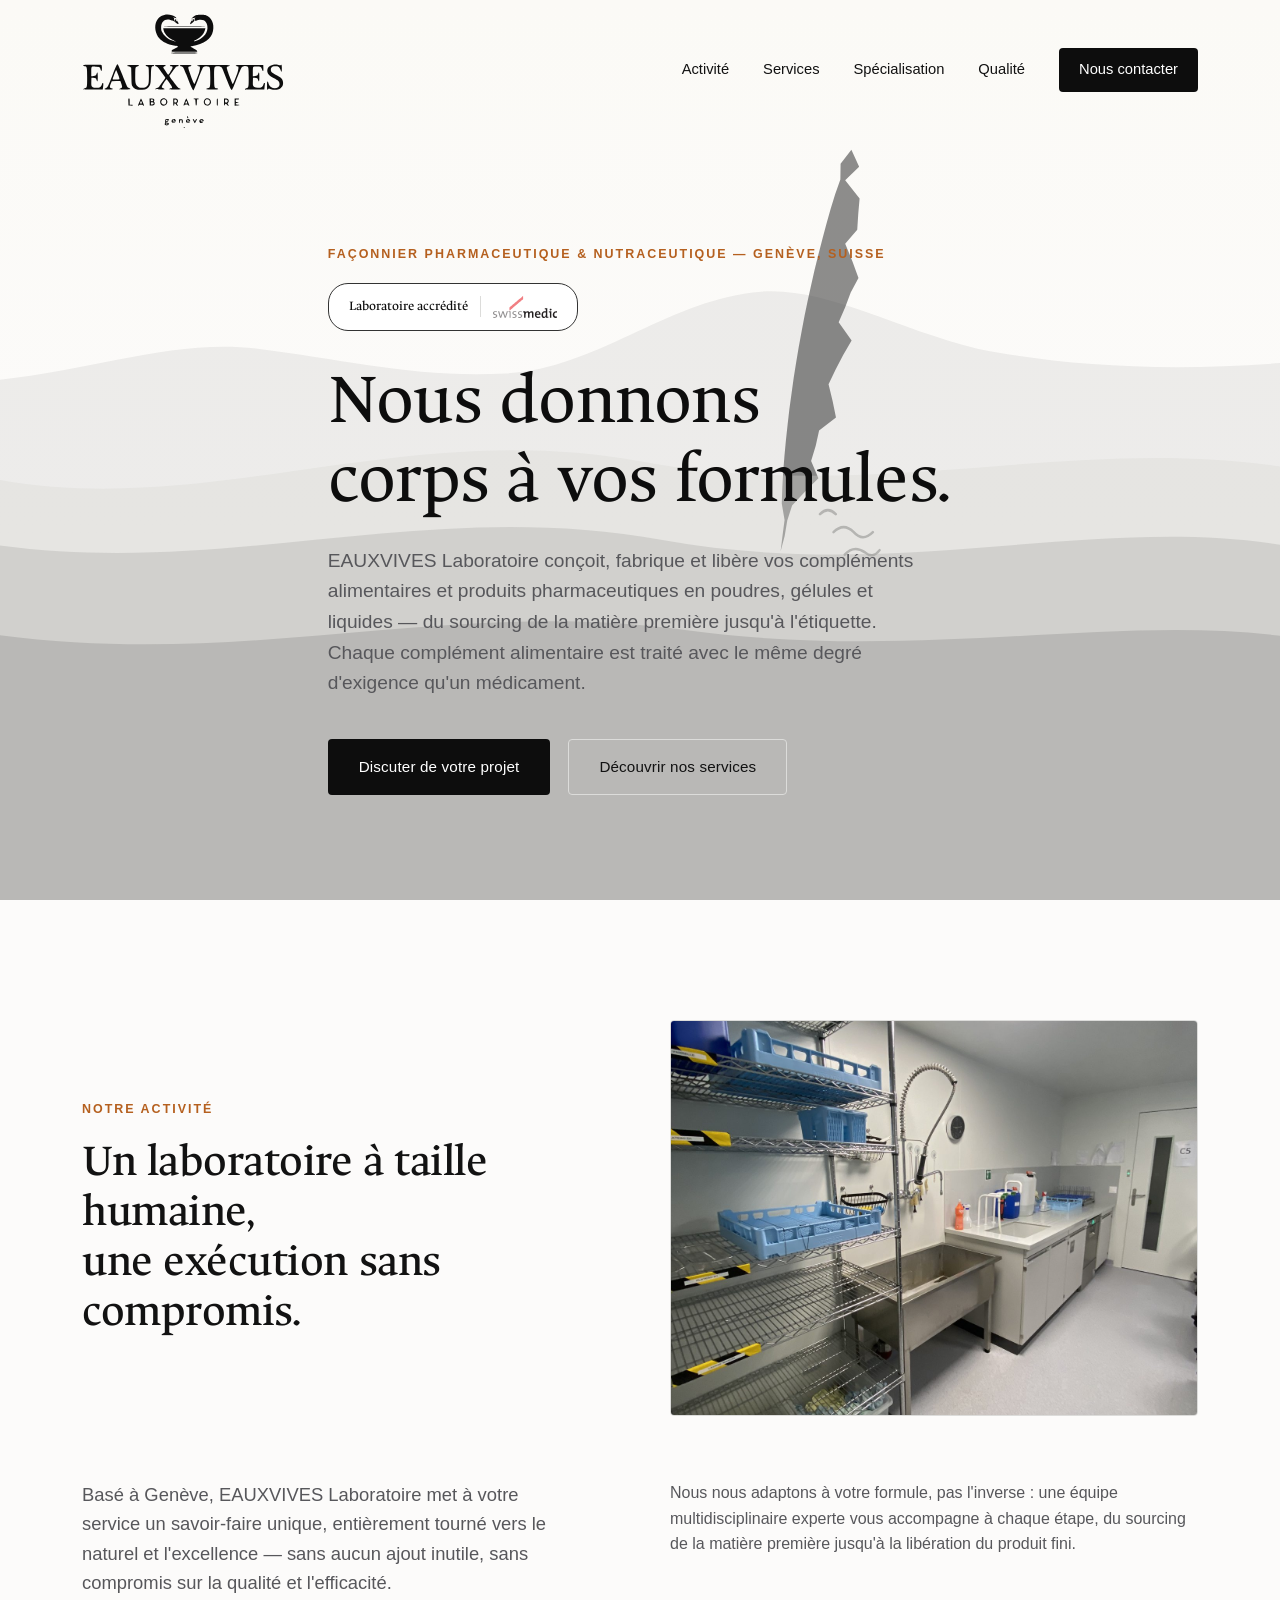
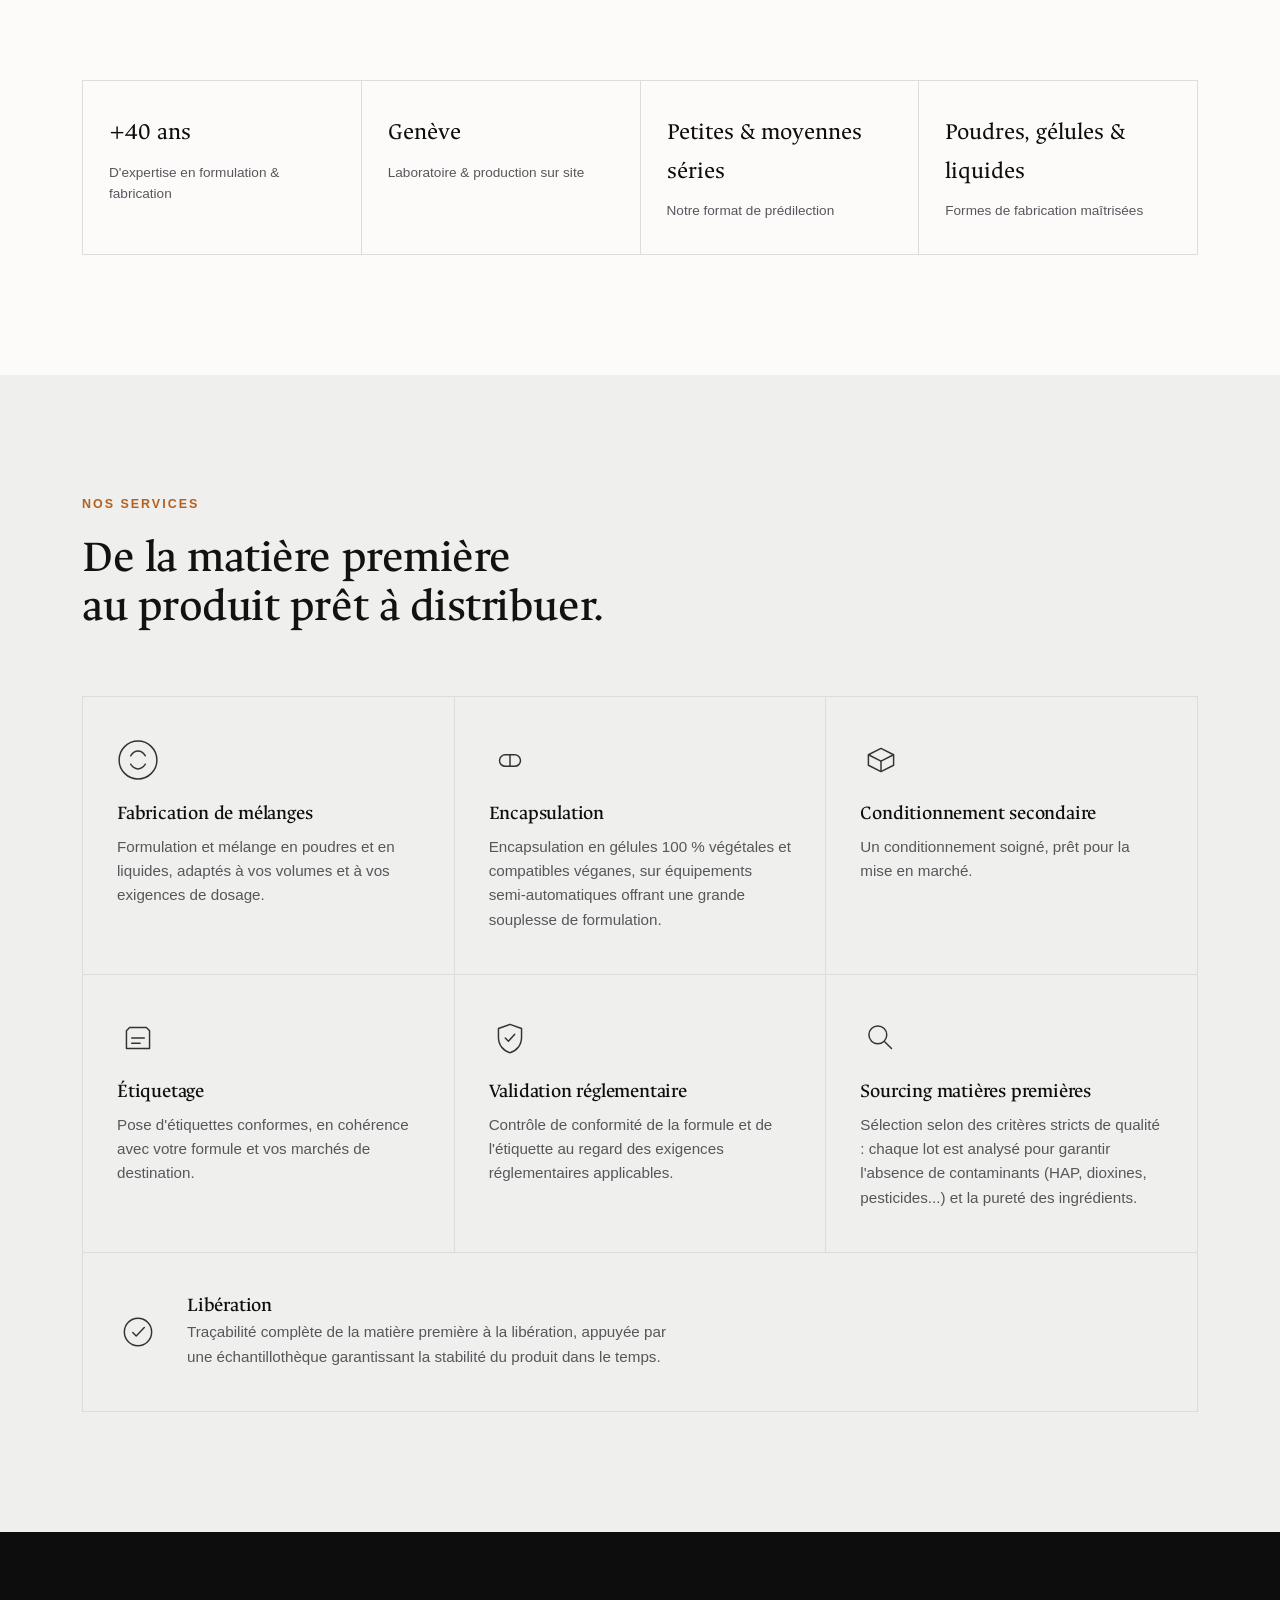
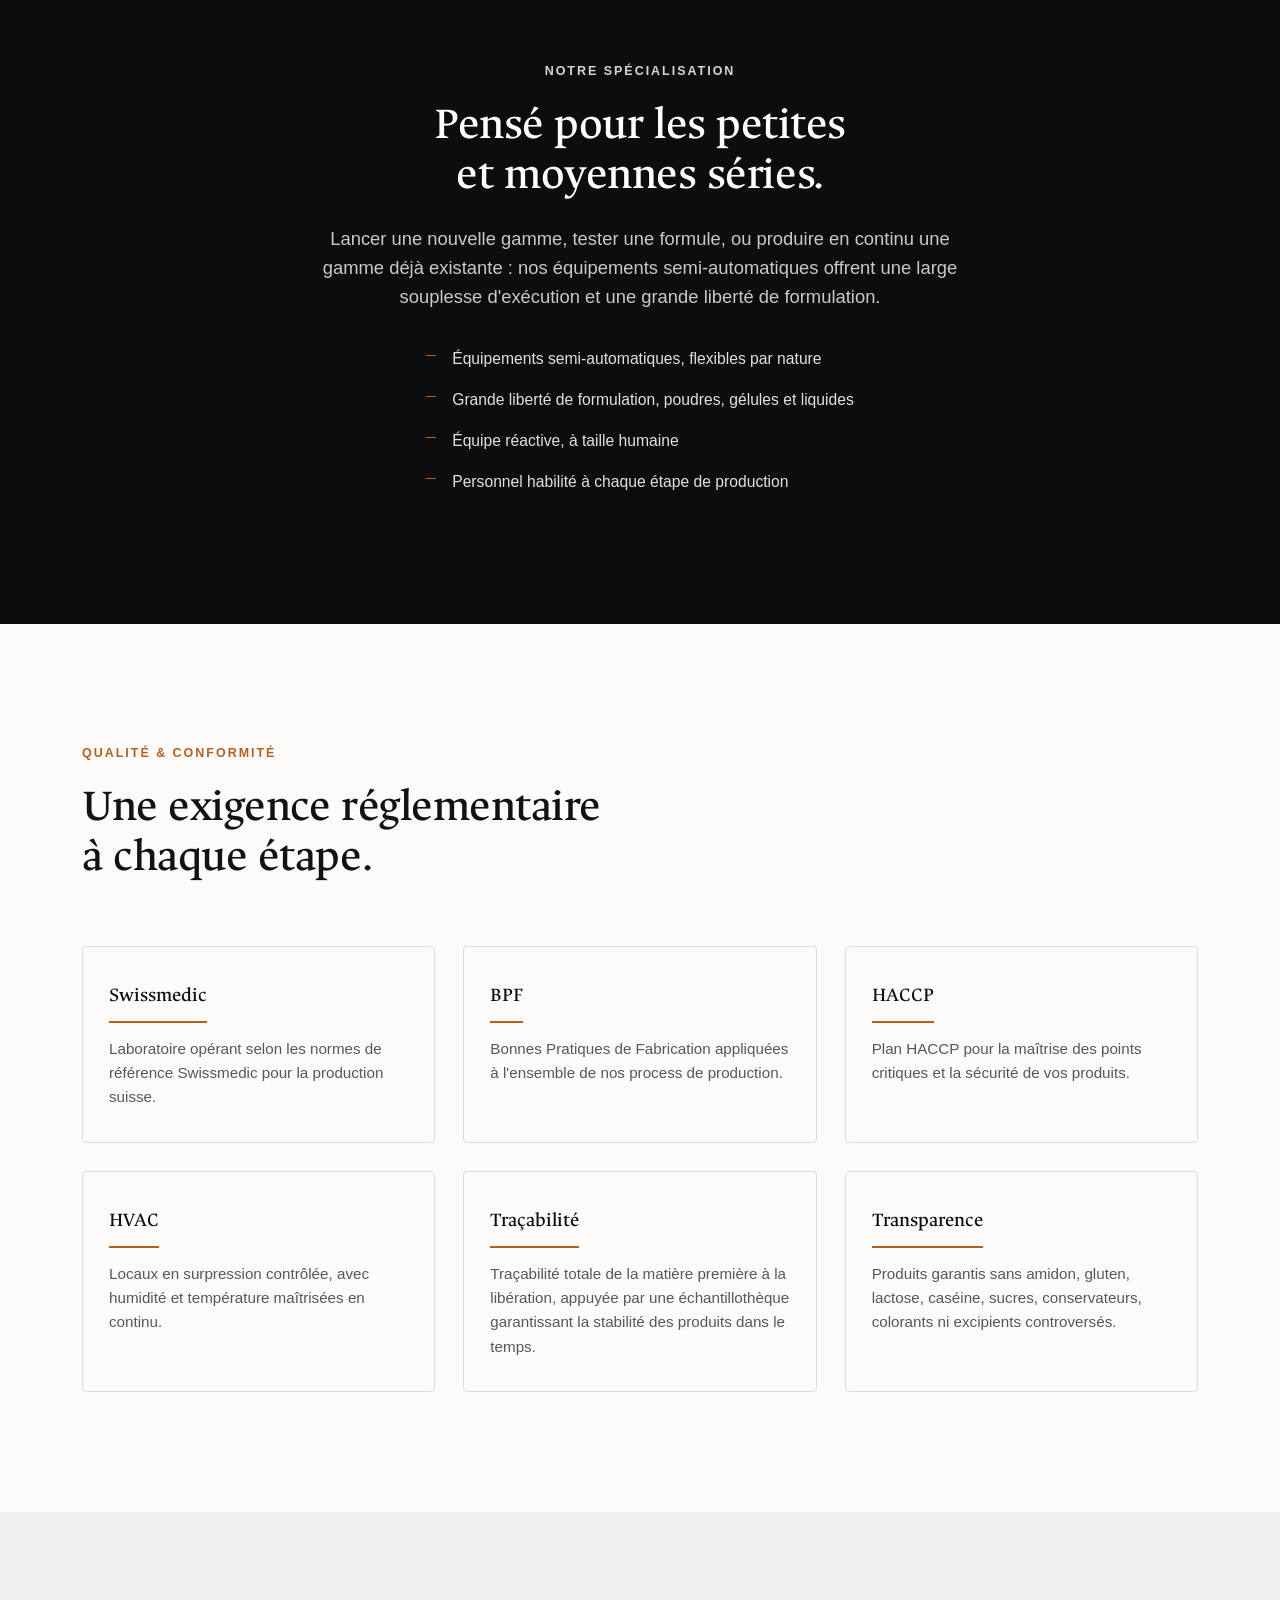
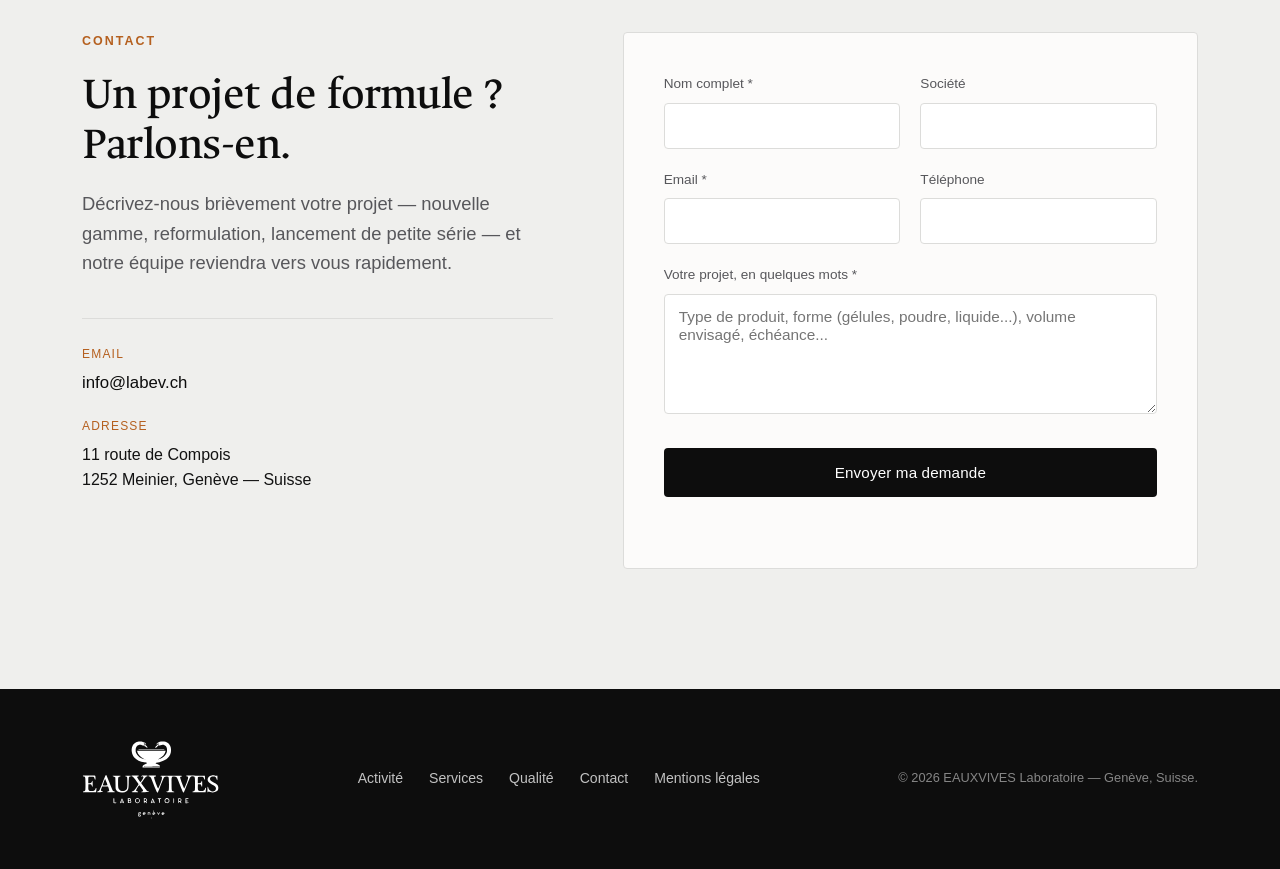
==== index.html @ dc36aa16 "Titres en Ancizar Serif + palette noir & blanc avec accent terracotta - Remplace Ancizar Sans par An" ====
<!DOCTYPE html>
<html lang="fr">
<head>
<meta charset="UTF-8">
<meta name="viewport" content="width=device-width, initial-scale=1.0">
<title>EAUXVIVES — Laboratoire pharmaceutique &amp; compléments alimentaires, Genève</title>
<meta name="description" content="EAUXVIVES Laboratoire, façonnier certifié Swissmedic basé à Genève : fabrication, encapsulation, conditionnement, étiquetage et libération de compléments alimentaires et produits pharmaceutiques d'une pureté irréprochable, spécialisé dans les petites et moyennes séries.">
<link rel="icon" href="data:image/svg+xml,%3Csvg%20xmlns%3D%27http%3A//www.w3.org/2000/svg%27%20viewBox%3D%270%200%2032%2032%27%3E%3Crect%20width%3D%2732%27%20height%3D%2732%27%20rx%3D%276%27%20fill%3D%27%230f2b26%27/%3E%3Cg%20transform%3D%27translate%28-22.41%206.38%29%20scale%280.1287%29%27%3E%3Cg%20transform%3D%27translate%280%2C344%29%20scale%280.1%2C-0.1%29%27%20fill%3D%27%23a9cdbe%27%20stroke%3D%27none%27%3E%3Cpath%20d%3D%27M2400%203327%20c-104%20-23%20-178%20-81%20-225%20-175%20-76%20-151%20-39%20-376%2084%20-514%2086%20-97%20242%20-172%20421%20-203%2052%20-9%20101%20-19%20109%20-21%2024%20-8%20-17%20-42%20-78%20-65%20-63%20-23%20-101%20-54%20-101%20-81%200%20-17%2019%20-18%20375%20-18%20206%200%20375%202%20375%205%200%202%20-6%2016%20-12%2031%20-9%2020%20-35%2037%20-94%2064%20-45%2021%20-84%2043%20-88%2048%20-4%207%209%2014%2031%2017%20372%2063%20570%20204%20622%20443%2046%20215%20-46%20405%20-224%20463%20-49%2016%20-196%2016%20-251%201%20-55%20-16%20-128%20-66%20-143%20-98%20-6%20-15%20-10%20-29%20-7%20-31%202%20-2%207%204%2010%2015%204%2011%2019%2022%2034%2026%2015%203%2038%208%2052%2012%2023%205%2024%204%207%20-9%20-14%20-12%20-17%20-23%20-12%20-51%207%20-33%209%20-35%2039%20-29%2017%203%2037%2010%2043%2016%207%205%2041%2011%2075%2014%20142%2010%20228%20-92%20215%20-257%20-6%20-87%20-38%20-152%20-112%20-226%20-64%20-65%20-125%20-102%20-214%20-128%20-90%20-27%20-91%20-18%20-2%2025%20136%2066%20233%20178%20260%20299%20l9%2040%20-615%200%20-615%200%207%20-37%20c21%20-114%20121%20-230%20258%20-299%2051%20-25%2093%20-47%2096%20-49%2013%20-13%20-152%2041%20-193%2063%20-80%2043%20-161%20125%20-197%20199%20-27%2054%20-32%2075%20-32%20137%200%20178%20116%20273%20272%20222%2027%20-9%2055%20-16%2061%20-16%207%200%2046%20-25%2088%20-55%2088%20-63%20109%20-60%2067%2011%20-19%2033%20-30%2043%20-35%2033%20-6%20-9%20-10%20-6%20-15%2013%20-4%2015%20-4%2032%200%2037%2011%2019%20-8%2012%20-32%20-11%20l-23%20-22%2027%20-29%20c27%20-29%2015%20-29%20-19%201%20-14%2011%20-16%2024%20-12%2053%205%2030%203%2040%20-10%2045%20-9%203%20-16%2010%20-16%2015%200%204%2016%201%2035%20-7%2062%20-25%2074%20-17%2031%2022%20-67%2058%20-215%2086%20-326%2061z%27/%3E%3Cpath%20d%3D%27M3230%203191%20c0%20-11%20-3%20-27%20-7%20-37%20-6%20-17%20-7%20-16%20-13%201%20-5%2015%20-11%209%20-34%20-29%20-33%20-56%20-29%20-90%207%20-60%2054%2046%2097%2090%2097%2099%200%206%20-12%2018%20-25%2028%20-24%2017%20-25%2017%20-25%20-2z%27/%3E%3Cpath%20d%3D%27M2770%203180%20c0%20-7%203%20-10%207%20-7%203%204%203%2010%200%2014%20-4%203%20-7%200%20-7%20-7z%27/%3E%3Cpath%20d%3D%27M2370%202980%20c0%20-7%20212%20-10%20615%20-10%20403%200%20615%203%20615%2010%200%207%20-212%2010%20-615%2010%20-403%200%20-615%20-3%20-615%20-10z%27/%3E%3Cpath%20d%3D%27M2606%202223%20c-3%20-4%20-6%20-10%20-6%20-15%200%20-4%20171%20-8%20380%20-8%20334%200%20380%202%20380%2015%200%2014%20-46%2015%20-374%2015%20-205%20-1%20-376%20-4%20-380%20-7z%27/%3E%3C/g%3E%3C/g%3E%3C/svg%3E">
<link rel="preconnect" href="https://api.fontshare.com">
<link rel="preconnect" href="https://fonts.googleapis.com">
<link rel="preconnect" href="https://fonts.gstatic.com" crossorigin>
<link href="https://api.fontshare.com/v2/css?f[]=satoshi@300,301,400,401,500,501,700,701,variable&display=swap" rel="stylesheet">
<link href="https://fonts.googleapis.com/css2?family=Ancizar+Serif:wght@400;500;600;700&display=swap" rel="stylesheet">
<link rel="stylesheet" href="css/style.css">
</head>
<body>

<a class="skip-link" href="#main">Aller au contenu</a>

<header class="site-header" id="site-header">
  <div class="wrap header-inner">
    <a class="logo" href="#top">
      <svg class="logo-full" viewBox="0 0 590 344" xmlns="http://www.w3.org/2000/svg" role="img" aria-label="EAUXVIVES Laboratoire Genève">
<g transform="translate(0.000000,344.000000) scale(0.100000,-0.100000)" fill="currentColor" stroke="none"> <path d="M2400 3327 c-104 -23 -178 -81 -225 -175 -76 -151 -39 -376 84 -514 86 -97 242 -172 421 -203 52 -9 101 -19 109 -21 24 -8 -17 -42 -78 -65 -63 -23 -101 -54 -101 -81 0 -17 19 -18 375 -18 206 0 375 2 375 5 0 2 -6 16 -12 31 -9 20 -35 37 -94 64 -45 21 -84 43 -88 48 -4 7 9 14 31 17 372 63 570 204 622 443 46 215 -46 405 -224 463 -49 16 -196 16 -251 1 -55 -16 -128 -66 -143 -98 -6 -15 -10 -29 -7 -31 2 -2 7 4 10 15 4 11 19 22 34 26 15 3 38 8 52 12 23 5 24 4 7 -9 -14 -12 -17 -23 -12 -51 7 -33 9 -35 39 -29 17 3 37 10 43 16 7 5 41 11 75 14 142 10 228 -92 215 -257 -6 -87 -38 -152 -112 -226 -64 -65 -125 -102 -214 -128 -90 -27 -91 -18 -2 25 136 66 233 178 260 299 l9 40 -615 0 -615 0 7 -37 c21 -114 121 -230 258 -299 51 -25 93 -47 96 -49 13 -13 -152 41 -193 63 -80 43 -161 125 -197 199 -27 54 -32 75 -32 137 0 178 116 273 272 222 27 -9 55 -16 61 -16 7 0 46 -25 88 -55 88 -63 109 -60 67 11 -19 33 -30 43 -35 33 -6 -9 -10 -6 -15 13 -4 15 -4 32 0 37 11 19 -8 12 -32 -11 l-23 -22 27 -29 c27 -29 15 -29 -19 1 -14 11 -16 24 -12 53 5 30 3 40 -10 45 -9 3 -16 10 -16 15 0 4 16 1 35 -7 62 -25 74 -17 31 22 -67 58 -215 86 -326 61z"/> <path d="M3230 3191 c0 -11 -3 -27 -7 -37 -6 -17 -7 -16 -13 1 -5 15 -11 9 -34 -29 -33 -56 -29 -90 7 -60 54 46 97 90 97 99 0 6 -12 18 -25 28 -24 17 -25 17 -25 -2z"/> <path d="M2770 3180 c0 -7 3 -10 7 -7 3 4 3 10 0 14 -4 3 -7 0 -7 -7z"/> <path d="M2370 2980 c0 -7 212 -10 615 -10 403 0 615 3 615 10 0 7 -212 10 -615 10 -403 0 -615 -3 -615 -10z"/> <path d="M2606 2223 c-3 -4 -6 -10 -6 -15 0 -4 171 -8 380 -8 334 0 380 2 380 15 0 14 -46 15 -374 15 -205 -1 -376 -4 -380 -7z"/> <path d="M896 1588 c-145 -368 -153 -384 -206 -398 -22 -6 -40 -17 -40 -25 0 -11 25 -13 128 -12 135 2 155 11 80 37 -55 20 -57 36 -20 131 l30 74 125 3 125 3 22 -58 c12 -32 25 -77 27 -100 5 -42 5 -42 -36 -53 -23 -6 -41 -17 -41 -25 0 -11 29 -14 160 -13 120 0 160 3 160 13 0 6 -18 19 -39 27 -26 10 -45 27 -57 49 -10 19 -72 171 -139 339 -96 238 -126 306 -141 308 -16 2 -37 -43 -138 -300z m159 -7 c36 -97 43 -126 33 -133 -17 -11 -187 -8 -194 3 -3 5 13 55 35 112 22 56 45 115 51 131 6 18 14 26 20 20 5 -5 29 -65 55 -133z"/> <path d="M5575 1873 c-128 -29 -187 -101 -170 -211 10 -66 59 -114 179 -174 142 -71 176 -107 176 -187 0 -107 -148 -154 -252 -80 -35 25 -66 76 -76 125 -5 24 -14 39 -22 39 -12 0 -15 -21 -15 -115 -1 -63 1 -119 3 -123 2 -5 14 1 27 13 l22 21 61 -20 c101 -34 209 -23 281 30 53 38 74 81 74 149 0 109 -51 166 -218 245 -113 54 -140 81 -140 141 0 34 6 49 28 71 24 24 36 28 100 31 67 4 76 2 105 -23 20 -17 37 -45 49 -81 27 -86 41 -70 39 46 -1 96 -7 115 -32 90 -6 -6 -29 -4 -64 5 -53 14 -114 17 -155 8z"/> <path d="M37 1863 c-10 -10 13 -33 33 -33 74 0 80 -25 80 -327 0 -291 -1 -294 -70 -313 -24 -6 -40 -17 -40 -26 0 -12 39 -14 282 -12 l283 3 6 40 c4 22 9 62 10 90 3 40 0 51 -14 53 -11 2 -18 -6 -23 -25 -20 -84 -64 -113 -171 -113 -50 0 -77 5 -100 20 -39 23 -45 50 -41 180 l3 95 45 -2 c79 -4 89 -9 102 -58 7 -25 18 -45 25 -45 10 0 13 31 13 131 0 140 -11 162 -38 81 -11 -35 -19 -43 -50 -52 -20 -5 -52 -10 -69 -10 l-33 0 0 129 c0 101 3 131 15 141 10 8 46 11 115 8 115 -3 122 -8 142 -85 6 -25 16 -43 24 -43 22 0 20 166 -2 174 -21 8 -519 8 -527 -1z"/> <path d="M1323 1858 c-8 -14 8 -28 32 -28 13 0 36 -11 52 -24 l27 -24 6 -243 c5 -222 7 -248 26 -284 43 -82 147 -123 290 -112 122 9 184 48 225 141 20 46 23 72 28 276 7 249 11 267 64 272 20 2 32 8 32 18 0 12 -21 15 -125 15 -104 0 -125 -3 -125 -15 0 -9 13 -17 35 -20 56 -8 60 -27 60 -268 0 -222 -6 -259 -48 -305 -32 -36 -88 -57 -152 -57 -70 0 -105 15 -148 64 -45 52 -54 111 -50 334 3 190 4 194 27 213 13 10 36 19 52 19 21 0 29 5 29 18 0 15 -15 17 -166 17 -91 0 -168 -3 -171 -7z"/> <path d="M2130 1848 c0 -12 8 -18 21 -18 36 0 56 -18 114 -101 32 -45 82 -113 111 -152 30 -38 54 -74 54 -81 0 -6 -37 -63 -83 -127 -45 -63 -89 -125 -97 -137 -8 -12 -37 -30 -64 -40 -26 -9 -49 -21 -50 -27 0 -6 52 -11 137 -12 112 -2 137 1 137 12 0 8 -17 19 -39 25 -21 5 -42 18 -45 26 -10 26 118 234 143 234 4 0 37 -42 73 -92 103 -147 107 -160 44 -172 -21 -4 -36 -13 -36 -21 0 -11 30 -14 158 -13 86 0 161 2 165 5 14 8 -14 33 -38 33 -29 0 -39 11 -179 199 -71 94 -113 158 -108 165 5 6 50 68 100 137 93 128 104 139 148 139 16 0 24 6 24 18 0 16 -11 18 -127 18 -92 -1 -127 -4 -130 -13 -5 -13 2 -17 50 -27 49 -11 35 -64 -50 -184 -24 -34 -48 -60 -54 -57 -16 11 -139 193 -139 207 0 21 21 38 47 38 15 0 23 6 23 18 0 17 -12 18 -155 18 -141 -1 -155 -2 -155 -18z"/> <path d="M2852 1851 c2 -9 20 -19 40 -24 20 -5 46 -19 57 -31 12 -13 52 -104 90 -202 112 -293 185 -458 202 -462 19 -4 17 -9 155 348 63 162 124 305 136 317 38 40 101 47 170 18 31 -12 38 -74 38 -322 0 -261 -5 -290 -49 -299 -43 -9 -72 -24 -67 -33 4 -5 83 -9 176 -9 140 0 170 2 170 14 0 8 -15 16 -40 20 -74 12 -75 13 -78 304 -4 309 -1 322 73 338 55 12 109 0 142 -30 12 -12 35 -53 49 -92 53 -138 163 -412 197 -491 24 -58 39 -80 52 -80 14 0 42 63 139 312 67 171 131 325 144 342 22 30 85 56 113 47 8 -2 26 -7 41 -10 53 -12 58 -39 58 -323 0 -291 -1 -294 -70 -313 -24 -6 -40 -17 -40 -26 0 -12 39 -14 282 -12 l283 3 6 50 c18 137 18 135 -2 135 -12 0 -21 -10 -25 -27 -21 -86 -62 -113 -171 -113 -85 0 -129 23 -138 72 -3 18 -5 76 -3 128 l3 95 45 -2 c79 -4 89 -9 102 -58 7 -25 18 -45 25 -45 10 0 13 31 13 131 0 140 -11 162 -38 81 -11 -35 -19 -43 -50 -52 -20 -5 -52 -10 -69 -10 l-33 0 0 128 c0 86 4 132 12 140 14 14 175 17 211 3 23 -9 39 -38 51 -93 4 -16 13 -28 22 -28 12 0 14 15 12 88 l-3 87 -403 0 c-357 1 -402 -1 -400 -15 2 -8 16 -16 33 -18 17 -2 34 -8 39 -12 15 -14 8 -81 -15 -156 -35 -116 -132 -355 -142 -351 -19 6 -177 427 -177 471 0 29 16 43 55 48 17 2 31 10 33 18 2 14 -53 15 -473 15 -418 0 -475 -2 -473 -15 2 -9 18 -17 38 -20 33 -5 35 -7 38 -47 2 -23 -7 -75 -18 -115 -34 -113 -132 -359 -143 -355 -22 7 -177 424 -177 475 0 32 4 35 65 44 11 2 21 10 23 19 2 13 -20 15 -168 15 -145 -1 -170 -3 -168 -15z"/> <path d="M2335 885 c-40 -20 -57 -50 -57 -96 2 -102 121 -146 186 -68 46 55 30 131 -34 164 -36 19 -57 19 -95 0z m105 -40 c8 -9 15 -33 15 -56 0 -72 -71 -104 -120 -54 -33 32 -33 78 1 112 20 20 31 24 57 19 17 -4 38 -13 47 -21z"/> <path d="M3614 891 c-36 -16 -64 -60 -64 -102 0 -54 41 -98 97 -106 39 -5 46 -2 78 30 29 29 35 42 35 76 0 74 -80 130 -146 102z m99 -53 c38 -45 1 -128 -58 -128 -54 0 -92 70 -64 121 22 42 89 46 122 7z"/> <path d="M1352 788 l3 -103 63 -3 c51 -2 62 0 62 13 0 11 -11 15 -45 15 l-45 0 0 90 c0 84 -1 90 -20 90 -20 0 -21 -5 -18 -102z"/> <path d="M1676 797 c-21 -50 -41 -98 -43 -104 -3 -7 2 -13 10 -13 8 0 17 7 21 15 4 11 20 15 56 15 36 0 52 -4 56 -15 6 -15 34 -21 34 -7 0 12 -84 202 -90 202 -3 0 -22 -42 -44 -93z m63 -8 c16 -46 14 -49 -19 -49 -34 0 -34 1 -18 47 15 41 23 42 37 2z"/> <path d="M1972 788 l3 -103 59 0 c45 1 61 5 72 20 19 25 18 69 -1 85 -11 9 -13 16 -5 24 15 15 12 42 -6 60 -10 11 -34 16 -70 16 l-55 0 3 -102z m104 60 c9 -14 -16 -38 -41 -38 -28 0 -42 47 -16 53 21 4 50 -3 57 -15z m11 -84 c10 -26 -11 -49 -46 -52 -30 -3 -31 -2 -31 32 0 34 2 36 35 36 24 0 38 -5 42 -16z"/> <path d="M2660 785 c0 -87 3 -105 15 -105 10 0 15 10 15 30 0 22 5 30 18 30 10 0 28 -13 40 -30 13 -16 29 -30 37 -30 20 0 19 7 -5 37 -20 25 -20 25 0 50 46 59 8 123 -73 123 l-47 0 0 -105z m101 54 c18 -34 -3 -69 -41 -69 -29 0 -30 2 -30 45 0 43 1 45 30 45 20 0 33 -7 41 -21z"/> <path d="M2994 790 c-27 -64 -38 -102 -31 -107 5 -3 15 1 22 10 16 23 103 24 111 2 6 -15 34 -21 34 -7 0 13 -83 202 -89 202 -3 0 -25 -45 -47 -100z m65 -1 c16 -46 14 -49 -19 -49 -34 0 -34 1 -18 47 15 41 23 42 37 2z"/> <path d="M3253 878 c2 -7 15 -13 28 -13 23 0 24 -3 29 -90 4 -71 8 -90 20 -90 12 0 16 18 18 86 l3 87 29 6 c59 11 30 26 -51 26 -60 0 -80 -3 -76 -12z"/> <path d="M3930 785 c0 -87 3 -105 15 -105 12 0 15 18 15 105 0 87 -3 105 -15 105 -12 0 -15 -18 -15 -105z"/> <path d="M4140 784 c0 -80 3 -105 13 -102 6 3 13 17 15 31 4 37 32 35 60 -3 13 -16 29 -30 37 -30 20 0 19 7 -5 37 -20 25 -20 25 0 50 46 59 8 123 -73 123 l-47 0 0 -106z m101 55 c18 -34 -3 -69 -41 -69 -29 0 -30 2 -30 45 0 43 1 45 30 45 20 0 33 -7 41 -21z"/> <path d="M4450 785 l0 -106 67 3 c42 2 68 8 71 16 3 9 -12 12 -53 12 -53 0 -56 1 -53 23 2 18 10 23 46 25 23 2 42 7 42 12 0 5 -19 10 -42 12 -42 3 -43 4 -46 41 -3 40 -2 41 66 39 22 -1 32 3 32 13 0 12 -14 15 -65 15 l-65 0 0 -105z"/> <path d="M3060 358 c1 -17 28 -53 35 -46 11 10 -7 58 -21 58 -8 0 -14 -6 -14 -12z"/> <path d="M2433 278 c-4 -7 -8 -33 -9 -58 -1 -25 -5 -53 -9 -62 -11 -27 0 -45 34 -51 65 -13 112 31 71 65 -12 10 -35 18 -51 18 -16 0 -29 5 -29 10 0 6 16 10 35 10 31 0 36 3 42 30 3 17 10 30 15 30 5 0 6 5 3 10 -9 14 -92 12 -102 -2z m60 -22 c7 -18 -1 -26 -25 -26 -18 0 -25 20 -11 33 11 12 31 8 36 -7z m12 -111 c0 -5 -15 -11 -32 -13 -25 -3 -33 1 -33 13 0 12 8 16 33 13 17 -2 32 -7 32 -13z"/> <path d="M2627 272 c-23 -25 -21 -65 2 -86 20 -19 94 -19 89 -1 -2 6 -15 9 -29 7 -14 -2 -32 4 -39 13 -11 13 -6 15 39 15 50 0 52 1 45 23 -3 12 -11 28 -16 35 -16 18 -72 15 -91 -6z m71 -19 c2 -9 -7 -13 -28 -13 -28 0 -31 2 -20 15 15 18 41 16 48 -2z"/> <path d="M2829 280 c-4 -19 1 -103 6 -108 11 -11 25 22 20 45 -6 26 19 55 40 47 10 -4 15 -21 15 -50 0 -32 4 -44 15 -44 19 0 21 92 2 108 -13 11 -96 13 -98 2z"/> <path d="M3047 272 c-23 -25 -21 -65 2 -86 22 -20 82 -18 89 3 3 9 -2 11 -17 6 -24 -7 -61 2 -61 16 0 5 20 9 43 9 24 0 47 3 50 6 7 8 -11 46 -27 56 -20 14 -63 8 -79 -10z m71 -19 c2 -9 -7 -13 -27 -13 -31 0 -42 14 -18 23 19 8 40 3 45 -10z"/> <path d="M3230 285 c0 -10 55 -115 60 -115 5 0 60 105 60 115 0 3 -6 5 -14 5 -8 0 -21 -17 -29 -37 l-15 -38 -18 38 c-10 20 -24 37 -31 37 -7 0 -13 -2 -13 -5z"/> <path d="M3440 270 c-24 -24 -25 -48 -4 -78 13 -19 24 -22 57 -20 47 3 49 23 3 23 -16 0 -31 6 -33 13 -3 8 9 12 41 12 50 0 57 10 30 48 -19 28 -67 29 -94 2z m70 -15 c11 -13 7 -15 -25 -15 -32 0 -36 2 -25 15 7 8 18 15 25 15 7 0 18 -7 25 -15z"/> <path d="M2965 40 c3 -5 13 -10 21 -10 8 0 14 5 14 10 0 6 -9 10 -21 10 -11 0 -17 -4 -14 -10z"/> </g>
      </svg>
    </a>

    <nav class="main-nav" id="main-nav" aria-label="Navigation principale">
      <a href="#activite">Activité</a>
      <a href="#services">Services</a>
      <a href="#specialisation">Spécialisation</a>
      <a href="#qualite">Qualité</a>
      <a href="#contact" class="nav-cta">Nous contacter</a>
    </nav>

    <button class="nav-toggle" id="nav-toggle" aria-expanded="false" aria-controls="main-nav" aria-label="Ouvrir le menu">
      <span></span><span></span><span></span>
    </button>
  </div>
</header>

<main id="main">

  <!-- HERO -->
  <section class="hero" id="top">
    <div class="hero-bg" aria-hidden="true">
      <svg class="hero-waves" viewBox="0 0 1200 800" preserveAspectRatio="xMidYMax slice" xmlns="http://www.w3.org/2000/svg">
        <path class="skyline" d="M0,340 C100,335 180,300 260,310 C340,320 400,336 480,332 C560,328 620,270 700,260 C760,252 820,290 900,310 C980,326 1080,332 1200,320 L1200,800 L0,800 Z"/>
        <g class="jet-eau" transform="translate(-40,45)">
          <path class="jet-stem" d="M765.0,445.0 L766.7,431.1 L768.5,417.2 L766.0,402.6 L766.5,388.4 L767.3,374.4 L768.4,360.4 L769.7,346.4 L771.2,332.5 L772.8,318.6 L774.7,304.8 L776.6,291.0 L778.8,277.2 L781.1,263.5 L783.6,249.8 L786.2,236.1 L789.0,222.5 L792.0,208.9 L795.1,195.3 L798.4,181.8 L801.9,168.3 L805.5,154.8 L809.3,141.3 L813.4,127.9 L818.1,114.6 L818.3,100.6 L827.9,88.0 L834.8,103.2 L822.4,115.3 L835.2,131.4 L834.0,145.3 L833.1,159.3 L822.4,171.7 L828.7,186.9 L834.2,202.0 L827.3,215.0 L822.3,228.3 L816.6,241.5 L828.1,257.7 L820.6,270.5 L813.9,283.5 L807.6,296.6 L811.2,311.5 L814.2,326.2 L799.2,337.7 L796.2,351.3 L792.1,364.8 L798.6,380.2 L786.6,392.2 L775.2,404.3 L770.9,417.7 L768.6,431.5 Z"/>
          <g class="jet-mist">
            <path d="M812,428 q9,-9 18,0 q8,9 17,0"/>
            <path d="M822,448 q8,-9 18,-2 q7,6 13,-2"/>
            <path d="M800,412 q7,-7 14,0"/>
          </g>
        </g>
        <path class="wave wave-1" d="M0,420 C200,470 380,370 600,410 C820,450 1000,380 1200,420 L1200,800 L0,800 Z"/>
        <path class="wave wave-2" d="M0,480 C220,520 400,440 620,480 C840,520 1020,450 1200,490 L1200,800 L0,800 Z"/>
        <path class="wave wave-3" d="M0,560 C240,600 420,530 640,560 C860,590 1040,540 1200,570 L1200,800 L0,800 Z"/>
      </svg>
    </div>
    <div class="wrap hero-inner">
      <p class="eyebrow reveal">Façonnier pharmaceutique &amp; nutraceutique — Genève, Suisse</p>
      <div class="trust-badge reveal">
        <span class="trust-badge-text">Laboratoire accrédité</span>
        <svg class="trust-badge-logo" width="1256" height="428" viewBox="12 12 1256 428" xmlns="http://www.w3.org/2000/svg" role="img" aria-label="Swissmedic">
<path d="M0 0 C0.28 7.89 0.49 15.78 0.62 23.68 C0.68 27.35 0.77 31.01 0.91 34.68 C1.84 60.36 1.84 60.36 -2.54 66.28 C-5.32 69.16 -8.5 71.07 -12 73 C-13.8 74.43 -15.57 75.88 -17.31 77.38 C-18.21 78.09 -19.1 78.81 -20.02 79.55 C-23.57 82.47 -27.04 85.48 -30.5 88.5 C-35.63 92.98 -40.83 97.34 -46.12 101.62 C-49.64 104.52 -53.07 107.51 -56.5 110.5 C-61.63 114.98 -66.83 119.34 -72.12 123.62 C-75.64 126.52 -79.07 129.51 -82.5 132.5 C-87.66 137 -92.88 141.39 -98.2 145.7 C-102.07 148.88 -105.87 152.15 -109.67 155.42 C-115.21 160.19 -120.8 164.92 -126.39 169.64 C-129.1 171.93 -131.8 174.21 -134.5 176.5 C-135.58 177.42 -136.67 178.33 -137.75 179.25 C-138.29 179.7 -138.82 180.16 -139.38 180.62 C-167 204 -194.62 227.37 -222.25 250.75 C-222.79 251.2 -223.32 251.66 -223.88 252.13 C-224.96 253.04 -226.04 253.96 -227.12 254.87 C-229.86 257.18 -232.59 259.5 -235.32 261.82 C-252.39 276.31 -252.39 276.31 -260.17 282.14 C-260.89 282.67 -261.61 283.21 -262.35 283.76 C-262.89 284.17 -263.44 284.58 -264 285 C-264.3 276.98 -264.53 268.96 -264.67 260.93 C-264.74 257.2 -264.83 253.47 -264.98 249.75 C-265.99 223.64 -265.99 223.64 -261.28 217.73 C-258.2 214.79 -254.78 212.93 -251 211 C-248.93 209.41 -248.93 209.41 -247.27 207.84 C-242.43 203.72 -237.57 199.63 -232.62 195.62 C-227.5 191.46 -222.52 187.14 -217.55 182.8 C-213.06 178.9 -208.5 175.12 -203.88 171.38 C-200.36 168.48 -196.93 165.49 -193.5 162.5 C-188.37 158.02 -183.17 153.66 -177.88 149.38 C-174.36 146.48 -170.93 143.49 -167.5 140.5 C-162.37 136.02 -157.17 131.66 -151.88 127.38 C-148.36 124.48 -144.93 121.49 -141.5 118.5 C-136.37 114.02 -131.17 109.66 -125.88 105.38 C-122.36 102.48 -118.93 99.49 -115.5 96.5 C-110.34 92 -105.12 87.61 -99.8 83.3 C-95.93 80.12 -92.13 76.85 -88.33 73.58 C-82.79 68.81 -77.2 64.08 -71.61 59.36 C-68.9 57.07 -66.2 54.79 -63.5 52.5 C-62.42 51.58 -61.33 50.67 -60.25 49.75 C-59.71 49.3 -59.18 48.84 -58.62 48.38 C-48.33 39.67 -38.04 30.96 -27.75 22.25 C-27.21 21.8 -26.68 21.34 -26.12 20.87 C-25.05 19.96 -23.97 19.05 -22.89 18.14 C-20.07 15.75 -17.25 13.36 -14.43 10.97 C-13.85 10.47 -13.26 9.97 -12.66 9.46 C-11.54 8.51 -10.43 7.57 -9.31 6.62 C-1.52 0 -1.52 0 0 0 Z " fill="#F17F83" transform="translate(597,12)"/>
<path d="M0 0 C6.22 5.04 9.89 11.06 12.73 18.46 C13.06 17.9 13.39 17.34 13.73 16.77 C20.82 5.4 30.46 -2.04 43.58 -5.15 C55.2 -7.29 68.31 -6.47 78.29 0.15 C86.13 6.51 89.91 14.64 91.73 24.46 C91.99 27.76 91.99 31.05 91.96 34.36 C91.96 35.32 91.96 36.28 91.96 37.26 C91.96 40.4 91.95 43.54 91.93 46.68 C91.93 48.86 91.92 51.05 91.92 53.23 C91.91 58.97 91.89 64.7 91.87 70.44 C91.85 76.29 91.84 82.15 91.83 88.01 C91.81 99.49 91.78 110.98 91.73 122.46 C82.49 122.46 73.25 122.46 63.73 122.46 C63.71 118.43 63.71 118.43 63.69 114.32 C63.64 105.44 63.57 96.55 63.5 87.67 C63.45 82.28 63.41 76.9 63.39 71.51 C63.36 66.31 63.32 61.11 63.27 55.91 C63.25 53.93 63.24 51.95 63.24 49.97 C63.23 47.19 63.2 44.41 63.17 41.63 C63.17 40.81 63.17 40 63.17 39.16 C63.07 32.79 61.91 27.21 57.86 22.08 C53.3 18.59 49.43 17.98 43.73 18.46 C35.3 20.02 29.55 24.79 24.2 31.34 C17.78 40.74 15.68 52.13 15.53 63.31 C15.52 63.96 15.51 64.6 15.5 65.26 C15.47 67.37 15.44 69.47 15.42 71.58 C15.4 73.05 15.38 74.52 15.35 75.99 C15.3 79.84 15.25 83.68 15.2 87.53 C15.15 91.47 15.1 95.4 15.04 99.34 C14.93 107.04 14.83 114.75 14.73 122.46 C5.82 122.46 -3.09 122.46 -12.27 122.46 C-12.3 118.89 -12.3 118.89 -12.33 115.24 C-12.39 107.33 -12.47 99.41 -12.55 91.5 C-12.6 86.71 -12.65 81.91 -12.69 77.12 C-12.72 72.48 -12.77 67.85 -12.82 63.21 C-12.84 61.45 -12.86 59.7 -12.87 57.94 C-11.95 38.34 -11.95 38.34 -19.27 21.46 C-25.5 17.93 -30.83 17.63 -37.64 19.46 C-45.94 22.55 -50.98 28.29 -55.14 35.96 C-62.71 53.07 -61.8 71.41 -61.94 89.76 C-61.97 93.45 -62.01 97.15 -62.06 100.84 C-62.14 108.05 -62.2 115.25 -62.27 122.46 C-71.18 122.46 -80.09 122.46 -89.27 122.46 C-89.27 88.14 -89.27 53.82 -89.27 18.46 C-93.56 18.13 -97.85 17.8 -102.27 17.46 C-105.27 17.14 -108.27 16.81 -111.27 16.46 C-111.27 10.52 -111.27 4.58 -111.27 -1.54 C-95.18 -3.37 -79.45 -3.76 -63.27 -3.54 C-63.27 3.06 -63.27 9.66 -63.27 16.46 C-62.25 15.1 -61.24 13.73 -60.2 12.33 C-46.63 -4.98 -19.37 -13.19 0 0 Z " fill="#221E1F" transform="translate(707.265625,313.54296875)"/>
<path d="M0 0 C0 53.79 0 107.58 0 163 C5.28 163.33 10.56 163.66 16 164 C17.98 164.33 19.96 164.66 22 165 C22 170.94 22 176.88 22 183 C-5.58 185.2 -5.58 185.2 -16.62 185.19 C-17.72 185.19 -17.72 185.19 -18.84 185.19 C-23.73 185.14 -23.73 185.14 -26 184 C-26 178.06 -26 172.12 -26 166 C-26.99 167.36 -27.98 168.72 -29 170.12 C-36.23 179.33 -46.3 185.26 -58 187 C-72.66 187.95 -84.16 185.41 -95.93 176.55 C-104.74 168.79 -108.98 156.21 -111 145 C-111.2 143.94 -111.2 143.94 -111.39 142.85 C-114.46 121.51 -111.1 98.61 -98.94 80.57 C-93.12 72.87 -86.53 67.45 -78 63 C-77.33 62.62 -76.66 62.24 -75.96 61.85 C-61.04 54.2 -43.06 55.66 -27 57 C-27 45.12 -27 33.24 -27 21 C-32.61 20.67 -38.22 20.34 -44 20 C-45.65 19.67 -47.3 19.34 -49 19 C-49 13.06 -49 7.12 -49 1 C-45 0.71 -41 0.42 -37.01 0.15 C-35 0 -32.99 -0.14 -30.98 -0.29 C-7.62 -1.9 -7.62 -1.9 0 0 Z M-72 88 C-80.45 99.24 -82.19 110.95 -82.25 124.62 C-82.27 125.75 -82.29 126.88 -82.31 128.04 C-82.36 138.58 -80.96 149.72 -73.4 157.69 C-68.23 162.43 -63.31 164.53 -56.14 164.31 C-48.05 163.13 -41.26 158.25 -36.38 151.88 C-28.39 139.7 -26.81 125.58 -26.9 111.37 C-26.9 110.06 -26.9 110.06 -26.91 108.72 C-26.91 105.96 -26.92 103.2 -26.94 100.44 C-26.94 98.55 -26.95 96.67 -26.95 94.78 C-26.96 90.19 -26.98 85.59 -27 81 C-33.17 79.36 -38.56 78.66 -44.94 78.69 C-45.78 78.67 -46.62 78.66 -47.49 78.64 C-56.94 78.63 -65.23 81.2 -72 88 Z " fill="#221E1F" transform="translate(1068,252)"/>
<path d="M0 0 C7.26 0 14.52 0 22 0 C27.36 16.59 32.19 33.32 36.99 50.08 C38.05 53.8 39.12 57.52 40.19 61.24 C41.76 66.71 43.33 72.18 44.9 77.65 C45.24 78.86 45.59 80.07 45.95 81.32 C46.68 83.89 47.41 86.45 48.12 89.02 C48.4 89.99 48.4 89.99 48.68 90.98 C49.18 92.78 49.68 94.58 50.18 96.37 C50.75 98.9 50.75 98.9 52 100 C52.23 99.13 52.23 99.13 52.47 98.24 C57.42 79.87 63.13 61.81 69.04 43.73 C70.7 38.65 72.36 33.56 74.01 28.47 C74.88 25.78 75.76 23.09 76.64 20.4 C77.23 18.57 77.23 18.57 77.84 16.71 C78.19 15.65 78.53 14.59 78.89 13.5 C80.31 9.02 81.65 4.51 83 0 C90.59 0 98.18 0 106 0 C110.5 11.25 110.5 11.25 111.76 15.13 C112.05 16 112.34 16.88 112.64 17.79 C112.93 18.7 113.23 19.62 113.54 20.57 C113.86 21.56 114.18 22.55 114.52 23.56 C115.56 26.75 116.59 29.94 117.62 33.12 C118.34 35.33 119.06 37.53 119.77 39.73 C123.87 52.34 127.93 64.97 131.88 77.62 C132.18 78.6 132.18 78.6 132.49 79.59 C133.67 83.39 134.84 87.19 136 91 C136.23 91.74 136.46 92.47 136.7 93.23 C137.65 96.37 138 98.65 138 102 C138.66 102 139.32 102 140 102 C140.12 101.01 140.24 100.01 140.36 98.99 C140.94 94.96 142 91.11 143.16 87.21 C143.38 86.45 143.6 85.7 143.83 84.92 C144.57 82.4 145.32 79.89 146.06 77.38 C146.59 75.6 147.11 73.82 147.63 72.05 C149.41 66.03 151.2 60.01 153 54 C153.34 52.85 153.69 51.7 154.04 50.51 C156.22 43.21 158.41 35.9 160.6 28.6 C161.33 26.2 162.05 23.79 162.77 21.39 C163.78 18.01 164.8 14.63 165.82 11.25 C166.13 10.23 166.44 9.2 166.75 8.15 C167.04 7.22 167.32 6.29 167.61 5.33 C167.85 4.51 168.1 3.7 168.35 2.86 C169 1 169 1 170 0 C171.56 -0.09 173.13 -0.11 174.69 -0.1 C175.64 -0.09 176.58 -0.09 177.55 -0.09 C178.55 -0.08 179.54 -0.07 180.56 -0.06 C181.56 -0.06 182.56 -0.05 183.58 -0.05 C186.06 -0.04 188.53 -0.02 191 0 C188.84 8.3 186.3 16.43 183.61 24.56 C183.18 25.87 182.75 27.17 182.32 28.47 C181.41 31.23 180.51 33.98 179.6 36.73 C177.46 43.2 175.33 49.67 173.2 56.15 C172.49 58.31 171.78 60.48 171.06 62.64 C168.23 71.25 165.41 79.87 162.61 88.5 C162.28 89.5 161.95 90.51 161.62 91.54 C160.41 95.25 159.21 98.96 158.01 102.67 C157.21 105.14 156.42 107.6 155.62 110.06 C155.28 111.11 155.28 111.11 154.94 112.17 C153.42 116.85 151.73 121.39 150 126 C142.41 126 134.82 126 127 126 C122.7 113.41 118.39 100.81 114.1 88.21 C112.97 84.91 111.84 81.61 110.72 78.31 C108.79 72.67 106.86 67.02 104.94 61.37 C104.19 59.18 103.44 56.98 102.69 54.79 C101.63 51.68 100.58 48.58 99.52 45.47 C99.21 44.56 98.9 43.65 98.57 42.71 C96.58 36.84 94.74 30.95 93 25 C92.79 25.71 92.58 26.43 92.36 27.16 C86.11 48.14 79.68 69.07 73.18 89.97 C71.92 94.06 70.65 98.14 69.38 102.23 C66.92 110.15 64.46 118.08 62 126 C54.41 126 46.82 126 39 126 C34.5 114.75 34.5 114.75 32.73 109.01 C32.54 108.39 32.34 107.76 32.14 107.11 C31.51 105.07 30.88 103.02 30.25 100.97 C29.8 99.5 29.35 98.04 28.9 96.57 C27.69 92.69 26.5 88.79 25.3 84.9 C24.07 80.89 22.83 76.87 21.59 72.85 C20.11 68.05 18.63 63.26 17.15 58.46 C14.34 49.32 11.51 40.2 8.66 31.08 C8.04 29.1 7.43 27.13 6.81 25.15 C5.98 22.48 5.14 19.8 4.3 17.12 C3.55 14.74 2.81 12.36 2.07 9.98 C1.86 9.31 1.64 8.63 1.42 7.93 C0.56 5.16 0 2.93 0 0 Z " fill="#918F90" transform="translate(111,310)"/>
<path d="M0 0 C12.74 10.47 18 23.44 19.82 39.5 C20.18 46.04 20.11 52.06 18.82 58.5 C-7.58 58.5 -33.98 58.5 -61.18 58.5 C-59.29 78.31 -59.29 78.31 -48.24 93.25 C-35.47 100.98 -20.34 100.45 -6.18 97.5 C-1.88 96.33 2.34 94.95 6.55 93.52 C9.82 92.5 9.82 92.5 12.82 92.5 C13.16 94.85 13.49 97.2 13.82 99.56 C13.92 100.22 14.01 100.87 14.11 101.55 C14.71 105.9 14.91 110.11 14.82 114.5 C-5.61 123.77 -34.66 126.8 -56.09 118.78 C-69.85 113.04 -78.56 104.83 -84.66 91.19 C-92.71 69.66 -92.39 43.6 -83.18 22.5 C-76.56 8.94 -66.47 -0.56 -52.3 -5.88 C-35.77 -11.56 -14.32 -10.6 0 0 Z M-53.61 21.3 C-57.45 26.66 -60.18 32.89 -60.18 39.5 C-43.02 39.5 -25.86 39.5 -8.18 39.5 C-9.27 27.1 -9.27 27.1 -16.41 17.57 C-28.52 9.3 -43.48 10.41 -53.61 21.3 Z " fill="#221E1F" transform="translate(917.1796875,316.50390625)"/>
<path d="M0 0 C-0.96 15.74 -0.96 15.74 -2 23 C-5.54 24.24 -7.6 23.69 -11.12 22.56 C-21.43 19.83 -34.17 18.89 -43.96 23.76 C-44.64 24.17 -45.31 24.58 -46 25 C-46.96 25.58 -46.96 25.58 -47.94 26.18 C-55.33 31.58 -58.84 40.84 -60.62 49.54 C-62.78 63.6 -62.35 79.36 -54.31 91.5 C-50.11 96.55 -44.37 99.61 -38 101 C-24.99 101.82 -14.34 100.11 -2 96 C-0.7 104.05 0.34 111.84 0 120 C-11.09 125.54 -22.43 126.29 -34.62 126.38 C-35.76 126.39 -36.89 126.4 -38.05 126.42 C-51.93 126.34 -66.01 123.01 -76.38 113.25 C-90.27 98 -92.72 77.37 -91.81 57.5 C-90.25 39.15 -84.35 21.36 -70 9 C-51.87 -3.97 -20.88 -10.44 0 0 Z " fill="#221E1F" transform="translate(1267,312)"/>
<path d="M0 0 C0.03 2.27 0.05 4.54 0.06 6.81 C0.07 8.08 0.09 9.34 0.1 10.64 C0 14 0 14 -1 17 C-1.89 16.88 -2.77 16.75 -3.69 16.62 C-4.33 16.54 -4.97 16.45 -5.62 16.36 C-7.4 16.09 -9.17 15.8 -10.94 15.49 C-22.56 13.52 -35.64 11.77 -46.17 18.36 C-49.6 21.11 -52.06 23.6 -53 28 C-53.51 33.14 -53.33 37.5 -50.74 42.06 C-43.86 49.73 -30.96 52.56 -21.46 55.52 C-11.94 58.5 -2.25 62.34 3.36 71.12 C7.7 79.66 8.3 88.75 6.35 98.12 C2.56 109.57 -4.49 116.42 -15 122 C-32.88 130.79 -53.85 129.13 -73 126 C-72.67 119.73 -72.34 113.46 -72 107 C-69.42 107.5 -66.84 107.99 -64.19 108.5 C-48.37 111.25 -32.89 112.28 -19 103 C-15.92 99.26 -14.1 94.84 -14 90 C-15.21 83.9 -16.79 80.62 -22 77 C-28.29 73.72 -35.1 71.62 -41.84 69.46 C-65.29 61.91 -65.29 61.91 -72 50 C-75.2 41.02 -75.71 29.5 -72.44 20.44 C-67.51 10.32 -59.16 4.14 -48.75 0.25 C-33.24 -4.4 -15.63 -4.14 0 0 Z " fill="#918F90" transform="translate(87,310)"/>
<path d="M0 0 C9.14 -0.3 19.23 0.79 28.05 3.12 C28.08 5.39 28.1 7.66 28.11 9.93 C28.12 11.2 28.14 12.46 28.15 13.77 C28.05 17.12 28.05 17.12 27.05 20.12 C26.16 20 25.28 19.87 24.36 19.75 C23.72 19.66 23.08 19.57 22.43 19.48 C20.65 19.21 18.88 18.92 17.11 18.61 C5.49 16.64 -7.59 14.89 -18.12 21.48 C-21.55 24.23 -24.01 26.72 -24.95 31.12 C-25.45 36.26 -25.28 40.62 -22.69 45.18 C-15.76 52.91 -2.95 55.56 6.56 58.64 C18.2 62.43 26.45 66.27 33.21 76.95 C36.97 84.97 36.16 95.79 33.49 104 C28.56 115.59 20.43 121.86 9.18 126.87 C-7.98 133.54 -27.08 132.04 -44.95 129.12 C-44.62 122.85 -44.29 116.58 -43.95 110.12 C-41.37 110.62 -38.79 111.11 -36.14 111.62 C-21.71 114.14 -6.9 115.28 6.43 108.37 C10.46 104.92 12.33 101.33 13.99 96.25 C14.08 91.87 13.16 87.97 11.05 84.12 C4.18 77.78 -5.06 75.38 -13.79 72.58 C-27.87 68.05 -37.52 64.08 -44.82 50.68 C-47.77 41.77 -47.32 29.62 -43.2 21.19 C-36.59 10.24 -26.43 4.94 -14.24 1.83 C-9.46 0.8 -4.87 0.3 0 0 Z " fill="#918F90" transform="translate(543.94921875,306.87890625)"/>
<path d="M0 0 C0.79 0.09 1.59 0.17 2.4 0.26 C5.61 0.63 8.55 1.04 11.62 2.06 C11.62 7.67 11.62 13.28 11.62 19.06 C6.95 18.48 2.52 17.88 -2.06 17 C-13.32 15.15 -23.83 15.21 -34.38 20.06 C-36.83 21.95 -37.75 23.32 -39.38 26.06 C-39.83 26.81 -40.28 27.55 -40.75 28.31 C-41.9 33.36 -41.64 38.31 -39.46 43.05 C-33.98 50.64 -23.62 53.04 -15.11 55.78 C-14.19 56.08 -13.28 56.37 -12.33 56.68 C-10.53 57.25 -8.73 57.81 -6.92 58.35 C2.1 61.18 10.4 65.94 15.62 74.06 C18.32 79.33 19.15 83.49 19.06 89.38 C19.05 90.12 19.05 90.87 19.04 91.64 C18.75 101.29 15.22 109.01 8.62 116.06 C-3.54 126.97 -18.4 130.26 -34.38 130.25 C-35.29 130.25 -36.21 130.25 -37.15 130.25 C-45.06 130.19 -52.57 129.32 -60.38 128.06 C-60.38 121.79 -60.38 115.52 -60.38 109.06 C-57.8 109.56 -55.22 110.05 -52.56 110.56 C-37.6 113.16 -21.69 114.59 -8.31 106.12 C-3.73 101.25 -2.23 96.7 -2.38 90.06 C-3.79 84.49 -6.26 81.85 -10.74 78.59 C-16.71 75.13 -23.59 73.5 -30.17 71.53 C-41.82 68.02 -52.6 64.14 -59.25 53.37 C-63.33 44.97 -63.82 35.1 -61.65 26.04 C-60.72 23.58 -59.67 21.35 -58.38 19.06 C-57.87 18.12 -57.87 18.12 -57.35 17.15 C-51.94 8.42 -42.02 3.57 -32.38 1.06 C-21.37 -1.09 -11.08 -1.31 0 0 Z " fill="#918F90" transform="translate(452.375,307.9375)"/>
<path d="M0 0 C0 41.58 0 83.16 0 126 C-8.91 126 -17.82 126 -27 126 C-27 91.68 -27 57.36 -27 22 C-31.29 21.67 -35.58 21.34 -40 21 C-43 20.68 -46 20.36 -49 20 C-49 14.06 -49 8.12 -49 2 C-32.36 0.1 -17 0 0 0 Z " fill="#221F1F" transform="translate(1147,310)"/>
<path d="M0 0 C0 41.58 0 83.16 0 126 C-6.27 126 -12.54 126 -19 126 C-19 89.7 -19 53.4 -19 16 C-25.27 15.34 -31.54 14.68 -38 14 C-38.99 13.67 -39.98 13.34 -41 13 C-41 9.04 -41 5.08 -41 1 C-34.92 0.17 -28.88 -0.32 -22.75 -0.62 C-21.45 -0.7 -21.45 -0.7 -20.13 -0.78 C-13.2 -1.13 -7.07 -0.59 0 0 Z " fill="#918F90" transform="translate(354,310)"/>
<path d="M0 0 C4.44 2.5 7.06 5.44 8.69 10.31 C9.19 15.58 9.36 19.94 7 24.75 C3.03 29.15 -0.43 32.07 -6.31 33.31 C-12.37 33.41 -16.57 32.28 -21.31 28.31 C-25.78 23.36 -26.74 19.47 -26.65 12.95 C-26.09 8.55 -24.35 5.51 -21.31 2.31 C-14.87 -2.65 -7.36 -3.34 0 0 Z " fill="#221E20" transform="translate(1142.3125,259.6875)"/>
</svg>
      </div>
      <h1 class="reveal">
        Nous donnons<br>corps à vos formules.
      </h1>
      <p class="hero-lead reveal">
        EAUXVIVES Laboratoire conçoit, fabrique et libère vos compléments alimentaires et produits
        pharmaceutiques en poudres, gélules et liquides — du sourcing de la matière
        première jusqu'à l'étiquette. Chaque complément alimentaire est traité avec le
        même degré d'exigence qu'un médicament.
      </p>
      <div class="hero-actions reveal">
        <a href="#contact" class="btn btn-primary">Discuter de votre projet</a>
        <a href="#services" class="btn btn-ghost">Découvrir nos services</a>
      </div>
    </div>
  </section>

  <!-- ACTIVITÉ / PRÉSENTATION -->
  <section class="section" id="activite">
    <div class="wrap">
      <div class="activite-head-row">
        <div class="section-head">
          <p class="eyebrow reveal">Notre activité</p>
          <h2 class="reveal">Un laboratoire à taille humaine,<br>une exécution sans compromis.</h2>
        </div>
        <div class="activite-media reveal">
          <img src="assets/labo-lavage.jpg" alt="Poste de lavage et de conditionnement du laboratoire EAUXVIVES, Genève" loading="lazy">
        </div>
      </div>

      <div class="split reveal">
        <p class="lede">
          Basé à Genève, EAUXVIVES Laboratoire met à votre service un savoir-faire
          unique, entièrement tourné vers le naturel et l'excellence — sans aucun
          ajout inutile, sans compromis sur la qualité et l'efficacité.
        </p>
        <p>
          Nous nous adaptons à votre formule, pas l'inverse : une équipe
          multidisciplinaire experte vous accompagne à chaque étape, du sourcing
          de la matière première jusqu'à la libération du produit fini.
        </p>
      </div>

      <div class="stat-row reveal">
        <div class="stat">
          <span class="stat-num">+40 ans</span>
          <span class="stat-label">D'expertise en formulation &amp; fabrication</span>
        </div>
        <div class="stat">
          <span class="stat-num">Genève</span>
          <span class="stat-label">Laboratoire &amp; production sur site</span>
        </div>
        <div class="stat">
          <span class="stat-num">Petites &amp; moyennes séries</span>
          <span class="stat-label">Notre format de prédilection</span>
        </div>
        <div class="stat">
          <span class="stat-num">Poudres, gélules &amp; liquides</span>
          <span class="stat-label">Formes de fabrication maîtrisées</span>
        </div>
      </div>
    </div>
  </section>

  <!-- OFFRES -->
  <section class="section section-alt" id="services">
    <div class="wrap">
      <div class="section-head">
        <p class="eyebrow reveal">Nos services</p>
        <h2 class="reveal">De la matière première<br>au produit prêt à distribuer.</h2>
      </div>

      <div class="offer-grid">

        <article class="offer-card reveal">
          <span class="offer-icon" aria-hidden="true">
            <svg viewBox="0 0 40 40" fill="none"><circle cx="20" cy="20" r="18" stroke="currentColor" stroke-width="1.4"/><path d="M13 24c2 3 5 4.5 7 4.5s5-1.5 7-4.5M13 16c2-3 5-4.5 7-4.5s5 1.5 7 4.5" stroke="currentColor" stroke-width="1.4" stroke-linecap="round"/></svg>
          </span>
          <h3>Fabrication de mélanges</h3>
          <p>Formulation et mélange en poudres et en liquides, adaptés à vos volumes et à vos exigences de dosage.</p>
        </article>

        <article class="offer-card reveal">
          <span class="offer-icon" aria-hidden="true">
            <svg viewBox="0 0 40 40" fill="none"><rect x="10" y="15" width="20" height="11" rx="5.5" stroke="currentColor" stroke-width="1.4"/><path d="M20 15v11" stroke="currentColor" stroke-width="1.4"/></svg>
          </span>
          <h3>Encapsulation</h3>
          <p>Encapsulation en gélules 100 % végétales et compatibles véganes, sur équipements semi-automatiques offrant une grande souplesse de formulation.</p>
        </article>

        <article class="offer-card reveal">
          <span class="offer-icon" aria-hidden="true">
            <svg viewBox="0 0 40 40" fill="none"><path d="M8 15l12-6 12 6-12 6-12-6Z" stroke="currentColor" stroke-width="1.4" stroke-linejoin="round"/><path d="M8 15v10l12 6 12-6V15" stroke="currentColor" stroke-width="1.4" stroke-linejoin="round"/><path d="M20 21v10" stroke="currentColor" stroke-width="1.4"/></svg>
          </span>
          <h3>Conditionnement secondaire</h3>
          <p>Un conditionnement soigné, prêt pour la mise en marché.</p>
        </article>

        <article class="offer-card reveal">
          <span class="offer-icon" aria-hidden="true">
            <svg viewBox="0 0 40 40" fill="none"><path d="M12 10h16l3 3v17H9V13l3-3Z" stroke="currentColor" stroke-width="1.4" stroke-linejoin="round"/><path d="M14 20h12M14 25h8" stroke="currentColor" stroke-width="1.4" stroke-linecap="round"/></svg>
          </span>
          <h3>Étiquetage</h3>
          <p>Pose d'étiquettes conformes, en cohérence avec votre formule et vos marchés de destination.</p>
        </article>

        <article class="offer-card reveal">
          <span class="offer-icon" aria-hidden="true">
            <svg viewBox="0 0 40 40" fill="none"><path d="M20 7l11 4v8c0 8-4.7 13.3-11 15-6.3-1.7-11-7-11-15v-8l11-4Z" stroke="currentColor" stroke-width="1.4" stroke-linejoin="round"/><path d="M15.5 20l3 3 6-6.5" stroke="currentColor" stroke-width="1.4" stroke-linecap="round" stroke-linejoin="round"/></svg>
          </span>
          <h3>Validation réglementaire</h3>
          <p>Contrôle de conformité de la formule et de l'étiquette au regard des exigences réglementaires applicables.</p>
        </article>

        <article class="offer-card reveal">
          <span class="offer-icon" aria-hidden="true">
            <svg viewBox="0 0 40 40" fill="none"><circle cx="17" cy="17" r="8.5" stroke="currentColor" stroke-width="1.4"/><path d="M23.5 23.5L30 30" stroke="currentColor" stroke-width="1.4" stroke-linecap="round"/></svg>
          </span>
          <h3>Sourcing matières premières</h3>
          <p>Sélection selon des critères stricts de qualité : chaque lot est analysé pour garantir l'absence de contaminants (HAP, dioxines, pesticides...) et la pureté des ingrédients.</p>
        </article>

        <article class="offer-card reveal">
          <span class="offer-icon" aria-hidden="true">
            <svg viewBox="0 0 40 40" fill="none"><circle cx="20" cy="20" r="13" stroke="currentColor" stroke-width="1.4"/><path d="M15 20.5l3.3 3.3L26 15.8" stroke="currentColor" stroke-width="1.4" stroke-linecap="round" stroke-linejoin="round"/></svg>
          </span>
          <h3>Libération</h3>
          <p>Traçabilité complète de la matière première à la libération, appuyée par une échantillothèque garantissant la stabilité du produit dans le temps.</p>
        </article>

      </div>
    </div>
  </section>

  <!-- SPÉCIALISATION -->
  <section class="section section-dark" id="specialisation">
    <div class="wrap split-feature">
      <div class="split-feature-text reveal">
        <p class="eyebrow eyebrow-light">Notre spécialisation</p>
        <h2>Pensé pour les petites<br>et moyennes séries.</h2>
        <p class="lede lede-light">
          Lancer une nouvelle gamme, tester une formule, ou produire en continu une
          gamme déjà existante : nos équipements semi-automatiques offrent une large
          souplesse d'exécution et une grande liberté de formulation.
        </p>
        <ul class="feature-list">
          <li>Équipements semi-automatiques, flexibles par nature</li>
          <li>Grande liberté de formulation, poudres, gélules et liquides</li>
          <li>Équipe réactive, à taille humaine</li>
          <li>Personnel habilité à chaque étape de production</li>
        </ul>
      </div>
    </div>
  </section>

  <!-- QUALITÉ -->
  <section class="section" id="qualite">
    <div class="wrap">
      <div class="section-head">
        <p class="eyebrow reveal">Qualité &amp; conformité</p>
        <h2 class="reveal">Une exigence réglementaire<br>à chaque étape.</h2>
      </div>

      <div class="quality-grid">
        <div class="quality-card reveal">
          <span class="quality-tag">Swissmedic</span>
          <p>Laboratoire opérant selon les normes de référence Swissmedic pour la production suisse.</p>
        </div>
        <div class="quality-card reveal">
          <span class="quality-tag">BPF</span>
          <p>Bonnes Pratiques de Fabrication appliquées à l'ensemble de nos process de production.</p>
        </div>
        <div class="quality-card reveal">
          <span class="quality-tag">HACCP</span>
          <p>Plan HACCP pour la maîtrise des points critiques et la sécurité de vos produits.</p>
        </div>
        <div class="quality-card reveal">
          <span class="quality-tag">HVAC</span>
          <p>Locaux en surpression contrôlée, avec humidité et température maîtrisées en continu.</p>
        </div>
        <div class="quality-card reveal">
          <span class="quality-tag">Traçabilité</span>
          <p>Traçabilité totale de la matière première à la libération, appuyée par une échantillothèque garantissant la stabilité des produits dans le temps.</p>
        </div>
        <div class="quality-card reveal">
          <span class="quality-tag">Transparence</span>
          <p>Produits garantis sans amidon, gluten, lactose, caséine, sucres, conservateurs, colorants ni excipients controversés.</p>
        </div>
      </div>
    </div>
  </section>

  <!-- CONTACT -->
  <section class="section section-contact" id="contact">
    <div class="wrap contact-wrap">
      <div class="contact-intro reveal">
        <p class="eyebrow">Contact</p>
        <h2>Un projet de formule ?<br>Parlons-en.</h2>
        <p class="lede">
          Décrivez-nous brièvement votre projet — nouvelle gamme, reformulation,
          lancement de petite série — et notre équipe reviendra vers vous rapidement.
        </p>

        <ul class="contact-info">
          <li>
            <span class="contact-label">Email</span>
            <a href="mailto:info@labev.ch">info@labev.ch</a>
          </li>
          <li>
            <span class="contact-label">Adresse</span>
            <span>11 route de Compois<br>1252 Meinier, Genève — Suisse</span>
          </li>
        </ul>
      </div>

      <form class="contact-form reveal" id="contact-form" action="https://formspree.io/f/moeqwjdv" method="POST">
        <div class="form-row">
          <div class="field">
            <label for="name">Nom complet *</label>
            <input type="text" id="name" name="name" required autocomplete="name">
          </div>
          <div class="field">
            <label for="company">Société</label>
            <input type="text" id="company" name="company" autocomplete="organization">
          </div>
        </div>
        <div class="form-row">
          <div class="field">
            <label for="email">Email *</label>
            <input type="email" id="email" name="email" required autocomplete="email">
          </div>
          <div class="field">
            <label for="phone">Téléphone</label>
            <input type="tel" id="phone" name="phone" autocomplete="tel">
          </div>
        </div>
        <div class="field">
          <label for="message">Votre projet, en quelques mots *</label>
          <textarea id="message" name="message" rows="5" required placeholder="Type de produit, forme (gélules, poudre, liquide...), volume envisagé, échéance..."></textarea>
        </div>

        <input type="text" name="_gotcha" class="hp-field" tabindex="-1" autocomplete="off" aria-hidden="true">

        <button type="submit" class="btn btn-primary btn-block">Envoyer ma demande</button>

        <p class="form-status" id="form-status" role="status" aria-live="polite"></p>
      </form>
    </div>
  </section>

</main>

<footer class="site-footer">
  <div class="wrap footer-inner">
    <a class="logo" href="#top">
      <svg class="logo-full" viewBox="0 0 590 344" xmlns="http://www.w3.org/2000/svg" role="img" aria-label="EAUXVIVES Laboratoire Genève">
<g transform="translate(0.000000,344.000000) scale(0.100000,-0.100000)" fill="currentColor" stroke="none"> <path d="M2400 3327 c-104 -23 -178 -81 -225 -175 -76 -151 -39 -376 84 -514 86 -97 242 -172 421 -203 52 -9 101 -19 109 -21 24 -8 -17 -42 -78 -65 -63 -23 -101 -54 -101 -81 0 -17 19 -18 375 -18 206 0 375 2 375 5 0 2 -6 16 -12 31 -9 20 -35 37 -94 64 -45 21 -84 43 -88 48 -4 7 9 14 31 17 372 63 570 204 622 443 46 215 -46 405 -224 463 -49 16 -196 16 -251 1 -55 -16 -128 -66 -143 -98 -6 -15 -10 -29 -7 -31 2 -2 7 4 10 15 4 11 19 22 34 26 15 3 38 8 52 12 23 5 24 4 7 -9 -14 -12 -17 -23 -12 -51 7 -33 9 -35 39 -29 17 3 37 10 43 16 7 5 41 11 75 14 142 10 228 -92 215 -257 -6 -87 -38 -152 -112 -226 -64 -65 -125 -102 -214 -128 -90 -27 -91 -18 -2 25 136 66 233 178 260 299 l9 40 -615 0 -615 0 7 -37 c21 -114 121 -230 258 -299 51 -25 93 -47 96 -49 13 -13 -152 41 -193 63 -80 43 -161 125 -197 199 -27 54 -32 75 -32 137 0 178 116 273 272 222 27 -9 55 -16 61 -16 7 0 46 -25 88 -55 88 -63 109 -60 67 11 -19 33 -30 43 -35 33 -6 -9 -10 -6 -15 13 -4 15 -4 32 0 37 11 19 -8 12 -32 -11 l-23 -22 27 -29 c27 -29 15 -29 -19 1 -14 11 -16 24 -12 53 5 30 3 40 -10 45 -9 3 -16 10 -16 15 0 4 16 1 35 -7 62 -25 74 -17 31 22 -67 58 -215 86 -326 61z"/> <path d="M3230 3191 c0 -11 -3 -27 -7 -37 -6 -17 -7 -16 -13 1 -5 15 -11 9 -34 -29 -33 -56 -29 -90 7 -60 54 46 97 90 97 99 0 6 -12 18 -25 28 -24 17 -25 17 -25 -2z"/> <path d="M2770 3180 c0 -7 3 -10 7 -7 3 4 3 10 0 14 -4 3 -7 0 -7 -7z"/> <path d="M2370 2980 c0 -7 212 -10 615 -10 403 0 615 3 615 10 0 7 -212 10 -615 10 -403 0 -615 -3 -615 -10z"/> <path d="M2606 2223 c-3 -4 -6 -10 -6 -15 0 -4 171 -8 380 -8 334 0 380 2 380 15 0 14 -46 15 -374 15 -205 -1 -376 -4 -380 -7z"/> <path d="M896 1588 c-145 -368 -153 -384 -206 -398 -22 -6 -40 -17 -40 -25 0 -11 25 -13 128 -12 135 2 155 11 80 37 -55 20 -57 36 -20 131 l30 74 125 3 125 3 22 -58 c12 -32 25 -77 27 -100 5 -42 5 -42 -36 -53 -23 -6 -41 -17 -41 -25 0 -11 29 -14 160 -13 120 0 160 3 160 13 0 6 -18 19 -39 27 -26 10 -45 27 -57 49 -10 19 -72 171 -139 339 -96 238 -126 306 -141 308 -16 2 -37 -43 -138 -300z m159 -7 c36 -97 43 -126 33 -133 -17 -11 -187 -8 -194 3 -3 5 13 55 35 112 22 56 45 115 51 131 6 18 14 26 20 20 5 -5 29 -65 55 -133z"/> <path d="M5575 1873 c-128 -29 -187 -101 -170 -211 10 -66 59 -114 179 -174 142 -71 176 -107 176 -187 0 -107 -148 -154 -252 -80 -35 25 -66 76 -76 125 -5 24 -14 39 -22 39 -12 0 -15 -21 -15 -115 -1 -63 1 -119 3 -123 2 -5 14 1 27 13 l22 21 61 -20 c101 -34 209 -23 281 30 53 38 74 81 74 149 0 109 -51 166 -218 245 -113 54 -140 81 -140 141 0 34 6 49 28 71 24 24 36 28 100 31 67 4 76 2 105 -23 20 -17 37 -45 49 -81 27 -86 41 -70 39 46 -1 96 -7 115 -32 90 -6 -6 -29 -4 -64 5 -53 14 -114 17 -155 8z"/> <path d="M37 1863 c-10 -10 13 -33 33 -33 74 0 80 -25 80 -327 0 -291 -1 -294 -70 -313 -24 -6 -40 -17 -40 -26 0 -12 39 -14 282 -12 l283 3 6 40 c4 22 9 62 10 90 3 40 0 51 -14 53 -11 2 -18 -6 -23 -25 -20 -84 -64 -113 -171 -113 -50 0 -77 5 -100 20 -39 23 -45 50 -41 180 l3 95 45 -2 c79 -4 89 -9 102 -58 7 -25 18 -45 25 -45 10 0 13 31 13 131 0 140 -11 162 -38 81 -11 -35 -19 -43 -50 -52 -20 -5 -52 -10 -69 -10 l-33 0 0 129 c0 101 3 131 15 141 10 8 46 11 115 8 115 -3 122 -8 142 -85 6 -25 16 -43 24 -43 22 0 20 166 -2 174 -21 8 -519 8 -527 -1z"/> <path d="M1323 1858 c-8 -14 8 -28 32 -28 13 0 36 -11 52 -24 l27 -24 6 -243 c5 -222 7 -248 26 -284 43 -82 147 -123 290 -112 122 9 184 48 225 141 20 46 23 72 28 276 7 249 11 267 64 272 20 2 32 8 32 18 0 12 -21 15 -125 15 -104 0 -125 -3 -125 -15 0 -9 13 -17 35 -20 56 -8 60 -27 60 -268 0 -222 -6 -259 -48 -305 -32 -36 -88 -57 -152 -57 -70 0 -105 15 -148 64 -45 52 -54 111 -50 334 3 190 4 194 27 213 13 10 36 19 52 19 21 0 29 5 29 18 0 15 -15 17 -166 17 -91 0 -168 -3 -171 -7z"/> <path d="M2130 1848 c0 -12 8 -18 21 -18 36 0 56 -18 114 -101 32 -45 82 -113 111 -152 30 -38 54 -74 54 -81 0 -6 -37 -63 -83 -127 -45 -63 -89 -125 -97 -137 -8 -12 -37 -30 -64 -40 -26 -9 -49 -21 -50 -27 0 -6 52 -11 137 -12 112 -2 137 1 137 12 0 8 -17 19 -39 25 -21 5 -42 18 -45 26 -10 26 118 234 143 234 4 0 37 -42 73 -92 103 -147 107 -160 44 -172 -21 -4 -36 -13 -36 -21 0 -11 30 -14 158 -13 86 0 161 2 165 5 14 8 -14 33 -38 33 -29 0 -39 11 -179 199 -71 94 -113 158 -108 165 5 6 50 68 100 137 93 128 104 139 148 139 16 0 24 6 24 18 0 16 -11 18 -127 18 -92 -1 -127 -4 -130 -13 -5 -13 2 -17 50 -27 49 -11 35 -64 -50 -184 -24 -34 -48 -60 -54 -57 -16 11 -139 193 -139 207 0 21 21 38 47 38 15 0 23 6 23 18 0 17 -12 18 -155 18 -141 -1 -155 -2 -155 -18z"/> <path d="M2852 1851 c2 -9 20 -19 40 -24 20 -5 46 -19 57 -31 12 -13 52 -104 90 -202 112 -293 185 -458 202 -462 19 -4 17 -9 155 348 63 162 124 305 136 317 38 40 101 47 170 18 31 -12 38 -74 38 -322 0 -261 -5 -290 -49 -299 -43 -9 -72 -24 -67 -33 4 -5 83 -9 176 -9 140 0 170 2 170 14 0 8 -15 16 -40 20 -74 12 -75 13 -78 304 -4 309 -1 322 73 338 55 12 109 0 142 -30 12 -12 35 -53 49 -92 53 -138 163 -412 197 -491 24 -58 39 -80 52 -80 14 0 42 63 139 312 67 171 131 325 144 342 22 30 85 56 113 47 8 -2 26 -7 41 -10 53 -12 58 -39 58 -323 0 -291 -1 -294 -70 -313 -24 -6 -40 -17 -40 -26 0 -12 39 -14 282 -12 l283 3 6 50 c18 137 18 135 -2 135 -12 0 -21 -10 -25 -27 -21 -86 -62 -113 -171 -113 -85 0 -129 23 -138 72 -3 18 -5 76 -3 128 l3 95 45 -2 c79 -4 89 -9 102 -58 7 -25 18 -45 25 -45 10 0 13 31 13 131 0 140 -11 162 -38 81 -11 -35 -19 -43 -50 -52 -20 -5 -52 -10 -69 -10 l-33 0 0 128 c0 86 4 132 12 140 14 14 175 17 211 3 23 -9 39 -38 51 -93 4 -16 13 -28 22 -28 12 0 14 15 12 88 l-3 87 -403 0 c-357 1 -402 -1 -400 -15 2 -8 16 -16 33 -18 17 -2 34 -8 39 -12 15 -14 8 -81 -15 -156 -35 -116 -132 -355 -142 -351 -19 6 -177 427 -177 471 0 29 16 43 55 48 17 2 31 10 33 18 2 14 -53 15 -473 15 -418 0 -475 -2 -473 -15 2 -9 18 -17 38 -20 33 -5 35 -7 38 -47 2 -23 -7 -75 -18 -115 -34 -113 -132 -359 -143 -355 -22 7 -177 424 -177 475 0 32 4 35 65 44 11 2 21 10 23 19 2 13 -20 15 -168 15 -145 -1 -170 -3 -168 -15z"/> <path d="M2335 885 c-40 -20 -57 -50 -57 -96 2 -102 121 -146 186 -68 46 55 30 131 -34 164 -36 19 -57 19 -95 0z m105 -40 c8 -9 15 -33 15 -56 0 -72 -71 -104 -120 -54 -33 32 -33 78 1 112 20 20 31 24 57 19 17 -4 38 -13 47 -21z"/> <path d="M3614 891 c-36 -16 -64 -60 -64 -102 0 -54 41 -98 97 -106 39 -5 46 -2 78 30 29 29 35 42 35 76 0 74 -80 130 -146 102z m99 -53 c38 -45 1 -128 -58 -128 -54 0 -92 70 -64 121 22 42 89 46 122 7z"/> <path d="M1352 788 l3 -103 63 -3 c51 -2 62 0 62 13 0 11 -11 15 -45 15 l-45 0 0 90 c0 84 -1 90 -20 90 -20 0 -21 -5 -18 -102z"/> <path d="M1676 797 c-21 -50 -41 -98 -43 -104 -3 -7 2 -13 10 -13 8 0 17 7 21 15 4 11 20 15 56 15 36 0 52 -4 56 -15 6 -15 34 -21 34 -7 0 12 -84 202 -90 202 -3 0 -22 -42 -44 -93z m63 -8 c16 -46 14 -49 -19 -49 -34 0 -34 1 -18 47 15 41 23 42 37 2z"/> <path d="M1972 788 l3 -103 59 0 c45 1 61 5 72 20 19 25 18 69 -1 85 -11 9 -13 16 -5 24 15 15 12 42 -6 60 -10 11 -34 16 -70 16 l-55 0 3 -102z m104 60 c9 -14 -16 -38 -41 -38 -28 0 -42 47 -16 53 21 4 50 -3 57 -15z m11 -84 c10 -26 -11 -49 -46 -52 -30 -3 -31 -2 -31 32 0 34 2 36 35 36 24 0 38 -5 42 -16z"/> <path d="M2660 785 c0 -87 3 -105 15 -105 10 0 15 10 15 30 0 22 5 30 18 30 10 0 28 -13 40 -30 13 -16 29 -30 37 -30 20 0 19 7 -5 37 -20 25 -20 25 0 50 46 59 8 123 -73 123 l-47 0 0 -105z m101 54 c18 -34 -3 -69 -41 -69 -29 0 -30 2 -30 45 0 43 1 45 30 45 20 0 33 -7 41 -21z"/> <path d="M2994 790 c-27 -64 -38 -102 -31 -107 5 -3 15 1 22 10 16 23 103 24 111 2 6 -15 34 -21 34 -7 0 13 -83 202 -89 202 -3 0 -25 -45 -47 -100z m65 -1 c16 -46 14 -49 -19 -49 -34 0 -34 1 -18 47 15 41 23 42 37 2z"/> <path d="M3253 878 c2 -7 15 -13 28 -13 23 0 24 -3 29 -90 4 -71 8 -90 20 -90 12 0 16 18 18 86 l3 87 29 6 c59 11 30 26 -51 26 -60 0 -80 -3 -76 -12z"/> <path d="M3930 785 c0 -87 3 -105 15 -105 12 0 15 18 15 105 0 87 -3 105 -15 105 -12 0 -15 -18 -15 -105z"/> <path d="M4140 784 c0 -80 3 -105 13 -102 6 3 13 17 15 31 4 37 32 35 60 -3 13 -16 29 -30 37 -30 20 0 19 7 -5 37 -20 25 -20 25 0 50 46 59 8 123 -73 123 l-47 0 0 -106z m101 55 c18 -34 -3 -69 -41 -69 -29 0 -30 2 -30 45 0 43 1 45 30 45 20 0 33 -7 41 -21z"/> <path d="M4450 785 l0 -106 67 3 c42 2 68 8 71 16 3 9 -12 12 -53 12 -53 0 -56 1 -53 23 2 18 10 23 46 25 23 2 42 7 42 12 0 5 -19 10 -42 12 -42 3 -43 4 -46 41 -3 40 -2 41 66 39 22 -1 32 3 32 13 0 12 -14 15 -65 15 l-65 0 0 -105z"/> <path d="M3060 358 c1 -17 28 -53 35 -46 11 10 -7 58 -21 58 -8 0 -14 -6 -14 -12z"/> <path d="M2433 278 c-4 -7 -8 -33 -9 -58 -1 -25 -5 -53 -9 -62 -11 -27 0 -45 34 -51 65 -13 112 31 71 65 -12 10 -35 18 -51 18 -16 0 -29 5 -29 10 0 6 16 10 35 10 31 0 36 3 42 30 3 17 10 30 15 30 5 0 6 5 3 10 -9 14 -92 12 -102 -2z m60 -22 c7 -18 -1 -26 -25 -26 -18 0 -25 20 -11 33 11 12 31 8 36 -7z m12 -111 c0 -5 -15 -11 -32 -13 -25 -3 -33 1 -33 13 0 12 8 16 33 13 17 -2 32 -7 32 -13z"/> <path d="M2627 272 c-23 -25 -21 -65 2 -86 20 -19 94 -19 89 -1 -2 6 -15 9 -29 7 -14 -2 -32 4 -39 13 -11 13 -6 15 39 15 50 0 52 1 45 23 -3 12 -11 28 -16 35 -16 18 -72 15 -91 -6z m71 -19 c2 -9 -7 -13 -28 -13 -28 0 -31 2 -20 15 15 18 41 16 48 -2z"/> <path d="M2829 280 c-4 -19 1 -103 6 -108 11 -11 25 22 20 45 -6 26 19 55 40 47 10 -4 15 -21 15 -50 0 -32 4 -44 15 -44 19 0 21 92 2 108 -13 11 -96 13 -98 2z"/> <path d="M3047 272 c-23 -25 -21 -65 2 -86 22 -20 82 -18 89 3 3 9 -2 11 -17 6 -24 -7 -61 2 -61 16 0 5 20 9 43 9 24 0 47 3 50 6 7 8 -11 46 -27 56 -20 14 -63 8 -79 -10z m71 -19 c2 -9 -7 -13 -27 -13 -31 0 -42 14 -18 23 19 8 40 3 45 -10z"/> <path d="M3230 285 c0 -10 55 -115 60 -115 5 0 60 105 60 115 0 3 -6 5 -14 5 -8 0 -21 -17 -29 -37 l-15 -38 -18 38 c-10 20 -24 37 -31 37 -7 0 -13 -2 -13 -5z"/> <path d="M3440 270 c-24 -24 -25 -48 -4 -78 13 -19 24 -22 57 -20 47 3 49 23 3 23 -16 0 -31 6 -33 13 -3 8 9 12 41 12 50 0 57 10 30 48 -19 28 -67 29 -94 2z m70 -15 c11 -13 7 -15 -25 -15 -32 0 -36 2 -25 15 7 8 18 15 25 15 7 0 18 -7 25 -15z"/> <path d="M2965 40 c3 -5 13 -10 21 -10 8 0 14 5 14 10 0 6 -9 10 -21 10 -11 0 -17 -4 -14 -10z"/> </g>
      </svg>
    </a>
    <nav class="footer-nav" aria-label="Navigation de pied de page">
      <a href="#activite">Activité</a>
      <a href="#services">Services</a>
      <a href="#qualite">Qualité</a>
      <a href="#contact">Contact</a>
      <a href="mentions-legales.html">Mentions légales</a>
    </nav>
    <p class="footer-meta">&copy; <span id="year"></span> EAUXVIVES Laboratoire — Genève, Suisse.</p>
  </div>
</footer>

<script src="js/main.js"></script>
</body>
</html>
---- css/style.css ----
/* ============================================================
   EAUXVIVES — Laboratoire pharmaceutique & compléments alimentaires
   ============================================================ */

:root {
  --ink: #121212;
  --ink-soft: #57575b;
  --paper: #fcfbfa;
  --paper-alt: #efefed;
  --line: #dcdcda;

  --teal-900: #0d0d0d;
  --teal-800: #1a1a1a;
  --teal-700: #333333;
  --aqua-500: #9a9a96;
  --aqua-300: #d6d6d2;
  --gold-500: #b5601f;

  --font-display: "Ancizar Serif", Georgia, "Times New Roman", serif;
  --font-body: "Satoshi", -apple-system, BlinkMacSystemFont, "Segoe UI", sans-serif;

  --wrap: 1180px;
  --radius: 4px;
  --ease: cubic-bezier(.16,.8,.24,1);
}

* { box-sizing: border-box; }
html { scroll-behavior: smooth; }

body {
  margin: 0;
  background: var(--paper);
  color: var(--ink);
  font-family: var(--font-body);
  font-weight: 400;
  line-height: 1.6;
  -webkit-font-smoothing: antialiased;
}

img, svg { display: block; max-width: 100%; }

a { color: inherit; text-decoration: none; }

.wrap {
  max-width: var(--wrap);
  margin: 0 auto;
  padding: 0 32px;
}

.skip-link {
  position: absolute;
  left: -999px;
  top: 0;
  background: var(--teal-900);
  color: #fff;
  padding: 12px 18px;
  z-index: 200;
}
.skip-link:focus { left: 16px; top: 16px; }

h1, h2, h3 {
  font-family: var(--font-display);
  font-weight: 500;
  line-height: 1.08;
  margin: 0;
  letter-spacing: -0.01em;
}

h1 { font-size: clamp(2.6rem, 6vw, 4.6rem); font-weight: 400; }
h2 { font-size: clamp(2rem, 3.6vw, 2.9rem); }
h3 { font-size: 1.25rem; font-weight: 500; }

p { margin: 0 0 1em; color: var(--ink-soft); }
p:last-child { margin-bottom: 0; }

.eyebrow {
  font-family: var(--font-body);
  font-size: 0.78rem;
  letter-spacing: 0.16em;
  text-transform: uppercase;
  color: var(--gold-500);
  font-weight: 600;
  margin: 0 0 18px;
}
.eyebrow-light { color: var(--aqua-300); }

.lede {
  font-size: 1.15rem;
  color: var(--ink-soft);
  max-width: 46ch;
}
.lede-light { color: rgba(255,255,255,0.78); }

/* ---------- Buttons ---------- */
.btn {
  display: inline-flex;
  align-items: center;
  justify-content: center;
  gap: 8px;
  padding: 15px 30px;
  border-radius: var(--radius);
  font-size: 0.95rem;
  font-weight: 500;
  letter-spacing: 0.01em;
  cursor: pointer;
  border: 1px solid transparent;
  transition: transform .35s var(--ease), background .3s, border-color .3s, color .3s;
}
.btn-primary {
  background: var(--teal-900);
  color: #fff;
}
.btn-primary:hover { background: var(--teal-700); transform: translateY(-2px); }
.btn-ghost {
  background: transparent;
  color: var(--ink);
  border-color: var(--line);
}
.btn-ghost:hover { border-color: var(--ink); transform: translateY(-2px); }
.btn-block { width: 100%; margin-top: 6px; }

/* ============ HEADER ============ */
.site-header {
  position: fixed;
  top: 0; left: 0; right: 0;
  z-index: 100;
  background: rgba(247, 245, 239, 0);
  border-bottom: 1px solid transparent;
  transition: background .4s var(--ease), border-color .4s var(--ease);
}
.site-header.scrolled {
  background: rgba(247, 245, 239, 0.92);
  backdrop-filter: blur(8px);
  border-bottom-color: var(--line);
}
.header-inner {
  display: flex;
  align-items: center;
  justify-content: space-between;
  height: 140px;
}

.logo { display: flex; align-items: center; }
.logo-full {
  display: block;
  height: 118px;
  width: auto;
  color: var(--teal-900);
  transition: opacity .25s;
}
.logo:hover .logo-full { opacity: 0.8; }

.main-nav { display: flex; align-items: center; gap: 34px; }
.main-nav a {
  font-size: 0.92rem;
  color: var(--ink);
  position: relative;
  padding: 4px 0;
}
.main-nav a:not(.nav-cta)::after {
  content: "";
  position: absolute;
  left: 0; right: 100%;
  bottom: 0;
  height: 1px;
  background: var(--gold-500);
  transition: right .3s var(--ease);
}
.main-nav a:not(.nav-cta):hover::after { right: 0; }

.main-nav a.nav-cta {
  background: var(--teal-900);
  color: #fff;
  padding: 10px 20px;
  border-radius: var(--radius);
  transition: background .3s;
}
.main-nav a.nav-cta:hover { background: var(--teal-700); }

.nav-toggle {
  display: none;
  flex-direction: column;
  justify-content: center;
  gap: 5px;
  width: 40px;
  height: 40px;
  background: none;
  border: none;
  cursor: pointer;
}
.nav-toggle span {
  width: 22px;
  height: 1.5px;
  background: var(--ink);
  transition: transform .3s, opacity .3s;
}

/* ============ HERO ============ */
.hero {
  position: relative;
  min-height: 100vh;
  display: flex;
  align-items: center;
  background: linear-gradient(180deg, #fbfaf6 0%, var(--paper) 60%);
}
.hero-bg { position: absolute; inset: 0; z-index: 0; overflow: hidden; }
.hero-waves { width: 100%; height: 100%; }
.skyline { fill: var(--teal-700); opacity: 0.07; }
.jet-stem { fill: var(--teal-700); opacity: 0.55; }
.jet-mist path {
  fill: none;
  stroke: var(--teal-700);
  stroke-width: 2.2;
  stroke-linecap: round;
  opacity: 0.4;
}
.wave { fill: var(--aqua-300); opacity: 0.35; }
.wave-2 { fill: var(--aqua-500); opacity: 0.28; }
.wave-3 { fill: var(--teal-700); opacity: 0.15; }

.hero .hero-inner { position: relative; z-index: 1; padding-top: 140px; }

.trust-badge {
  display: inline-flex;
  align-items: center;
  gap: 12px;
  padding: 12px 20px;
  margin-bottom: 24px;
  border: 1px solid var(--teal-700);
  border-radius: 20px;
  background: #fff;
}
.trust-badge-text {
  font-family: var(--font-display);
  font-size: 0.85rem;
  font-weight: 500;
  color: var(--teal-900);
  padding-right: 12px;
  border-right: 1px solid var(--line);
  white-space: nowrap;
}
.trust-badge-logo { display: block; height: 22px; width: auto; }

.hero h1 { color: var(--teal-900); margin: 6px 0 26px; max-width: 22ch; }
.hero-lead { font-size: 1.2rem; max-width: 56ch; margin-bottom: 40px; }
.hero-actions { display: flex; gap: 18px; flex-wrap: wrap; }

/* ============ SECTIONS ============ */
.section { padding: 120px 0; }
.section-alt { background: var(--paper-alt); }
.section-head { max-width: 620px; margin-bottom: 64px; }

.split {
  display: grid;
  grid-template-columns: 1fr 1fr;
  gap: 60px;
  margin-bottom: 64px;
}

.activite-head-row {
  display: grid;
  grid-template-columns: 1fr 1fr;
  gap: 60px;
  align-items: center;
  margin-bottom: 64px;
}
.activite-head-row .section-head { margin-bottom: 0; }
.activite-media img {
  display: block;
  width: 100%;
  aspect-ratio: 4 / 3;
  object-fit: cover;
  border: 1px solid var(--line);
  border-radius: var(--radius);
}

.stat-row {
  display: grid;
  grid-template-columns: repeat(4, 1fr);
  gap: 1px;
  background: var(--line);
  border: 1px solid var(--line);
}
.stat {
  background: var(--paper);
  padding: 32px 26px;
  display: flex;
  flex-direction: column;
  gap: 10px;
}
.stat-num {
  font-family: var(--font-display);
  font-size: 1.5rem;
  color: var(--teal-900);
}
.stat-label {
  font-size: 0.85rem;
  color: var(--ink-soft);
}

/* ---------- Offers ---------- */
.offer-grid {
  display: grid;
  grid-template-columns: repeat(3, 1fr);
  gap: 1px;
  background: var(--line);
  border: 1px solid var(--line);
}
.offer-card {
  background: var(--paper-alt);
  padding: 42px 34px;
  transition: background .35s var(--ease);
}
.offer-card:hover { background: var(--paper); }
.offer-icon {
  display: inline-flex;
  width: 42px; height: 42px;
  color: var(--teal-700);
  margin-bottom: 22px;
}
.offer-card h3 { margin-bottom: 10px; color: var(--teal-900); }
.offer-card p { font-size: 0.95rem; margin: 0; }
.offer-card:last-child {
  grid-column: 1 / -1;
  display: grid;
  grid-template-columns: auto 1fr;
  align-items: center;
  column-gap: 28px;
}
.offer-card:last-child .offer-icon { grid-row: 1 / 3; margin-bottom: 0; }
.offer-card:last-child h3 { grid-column: 2; grid-row: 1; margin-bottom: 4px; }
.offer-card:last-child p { grid-column: 2; grid-row: 2; max-width: 60ch; }

/* ---------- Specialisation (dark split) ---------- */
.section-dark {
  background: var(--teal-900);
  color: #fff;
  padding: 130px 0;
}
.split-feature {
  display: flex;
  justify-content: center;
}
.split-feature-text { max-width: 640px; text-align: center; }
.split-feature-text .eyebrow { display: block; text-align: center; }
.split-feature-text h2 { color: #fff; margin-bottom: 24px; }
.split-feature-text .lede { max-width: none; margin: 0 auto; }
.feature-list {
  list-style: none;
  margin: 34px auto 0;
  padding: 0;
  display: inline-grid;
  gap: 16px;
  text-align: left;
}
.feature-list li {
  position: relative;
  padding-left: 26px;
  font-size: 0.98rem;
  color: rgba(255,255,255,0.88);
}
.feature-list li::before {
  content: "";
  position: absolute;
  left: 0; top: 9px;
  width: 10px; height: 1px;
  background: var(--gold-500);
}

/* ---------- Quality ---------- */
.quality-grid {
  display: grid;
  grid-template-columns: repeat(3, 1fr);
  gap: 28px;
}
.quality-card {
  border: 1px solid var(--line);
  padding: 32px 26px;
  border-radius: var(--radius);
  background: var(--paper);
}
.quality-tag {
  display: inline-block;
  font-family: var(--font-display);
  font-size: 1.25rem;
  font-weight: 500;
  color: var(--teal-900);
  margin-bottom: 14px;
  padding-bottom: 10px;
  border-bottom: 2px solid var(--gold-500);
}
.quality-card p { font-size: 0.95rem; margin: 0; }

/* ---------- Contact ---------- */
.section-contact { background: var(--paper-alt); }
.contact-wrap {
  display: grid;
  grid-template-columns: 0.9fr 1.1fr;
  gap: 70px;
}
.contact-intro h2 { margin-bottom: 20px; color: var(--teal-900); }
.contact-info {
  list-style: none;
  margin: 40px 0 0;
  padding: 26px 0 0;
  border-top: 1px solid var(--line);
  display: grid;
  gap: 20px;
}
.contact-label {
  display: block;
  font-size: 0.75rem;
  letter-spacing: 0.1em;
  text-transform: uppercase;
  color: var(--gold-500);
  margin-bottom: 6px;
}
.contact-info a { color: var(--teal-900); font-size: 1.05rem; border-bottom: 1px solid transparent; }
.contact-info a:hover { border-bottom-color: var(--teal-900); }

.contact-form {
  background: var(--paper);
  border: 1px solid var(--line);
  border-radius: var(--radius);
  padding: 40px;
}
.form-row { display: grid; grid-template-columns: 1fr 1fr; gap: 20px; }
.field { margin-bottom: 20px; }
.field label {
  display: block;
  font-size: 0.85rem;
  color: var(--ink-soft);
  margin-bottom: 8px;
}
.field input, .field textarea {
  width: 100%;
  padding: 13px 14px;
  font-family: var(--font-body);
  font-size: 0.96rem;
  border: 1px solid var(--line);
  border-radius: var(--radius);
  background: #fff;
  color: var(--ink);
  transition: border-color .25s;
}
.field input:focus, .field textarea:focus {
  outline: none;
  border-color: var(--teal-700);
}
.field textarea { resize: vertical; min-height: 120px; }
.hp-field { position: absolute; left: -9999px; opacity: 0; }
.form-status {
  margin-top: 14px;
  font-size: 0.88rem;
  color: var(--ink-soft);
  min-height: 1.2em;
}
.form-status.success { color: var(--teal-700); }
.form-status.error { color: #a1443a; }

/* ============ FOOTER ============ */
.site-footer {
  background: var(--teal-900);
  color: rgba(255,255,255,0.75);
  padding: 50px 0;
}
.footer-inner {
  display: flex;
  align-items: center;
  justify-content: space-between;
  flex-wrap: wrap;
  gap: 24px;
}
.site-footer .logo-full { color: #fff; height: 80px; }
.footer-nav { display: flex; gap: 26px; flex-wrap: wrap; }
.footer-nav a { font-size: 0.88rem; color: rgba(255,255,255,0.75); }
.footer-nav a:hover { color: #fff; }
.footer-meta { font-size: 0.8rem; margin: 0; color: rgba(255,255,255,0.5); }

/* ============ Reveal animation ============ */
.reveal {
  opacity: 0;
  transform: translateY(22px);
  transition: opacity .8s var(--ease), transform .8s var(--ease);
}
.reveal.in-view { opacity: 1; transform: translateY(0); }

@media (prefers-reduced-motion: reduce) {
  .reveal { opacity: 1; transform: none; transition: none; }
  html { scroll-behavior: auto; }
}

/* ============ Responsive ============ */
@media (max-width: 980px) {
  .split, .contact-wrap, .activite-head-row { grid-template-columns: 1fr; }
  .stat-row { grid-template-columns: repeat(2, 1fr); }
  .offer-grid { grid-template-columns: repeat(2, 1fr); }
  .quality-grid { grid-template-columns: repeat(2, 1fr); }
}

@media (max-width: 760px) {
  .wrap { padding: 0 22px; }
  .section { padding: 84px 0; }
  .section-dark { padding: 84px 0; }

  .main-nav {
    position: fixed;
    top: 140px; left: 0; right: 0;
    background: var(--paper);
    border-bottom: 1px solid var(--line);
    flex-direction: column;
    align-items: flex-start;
    padding: 24px 22px 32px;
    gap: 20px;
    transform: translateY(-12px);
    opacity: 0;
    visibility: hidden;
    transition: opacity .3s, transform .3s, visibility .3s;
  }
  .main-nav.open { opacity: 1; transform: translateY(0); visibility: visible; }
  .nav-toggle { display: flex; }
  .nav-toggle.open span:nth-child(1) { transform: translateY(6.5px) rotate(45deg); }
  .nav-toggle.open span:nth-child(2) { opacity: 0; }
  .nav-toggle.open span:nth-child(3) { transform: translateY(-6.5px) rotate(-45deg); }

  .stat-row { grid-template-columns: 1fr; }
  .offer-grid { grid-template-columns: 1fr; }
  .offer-card:last-child { grid-template-columns: 1fr; row-gap: 16px; }
  .offer-card:last-child .offer-icon { grid-row: auto; }
  .offer-card:last-child h3 { grid-column: 1; grid-row: auto; }
  .offer-card:last-child p { grid-column: 1; grid-row: auto; max-width: none; }
  .quality-grid { grid-template-columns: 1fr; }
  .form-row { grid-template-columns: 1fr; }
  .contact-form { padding: 28px; }
}
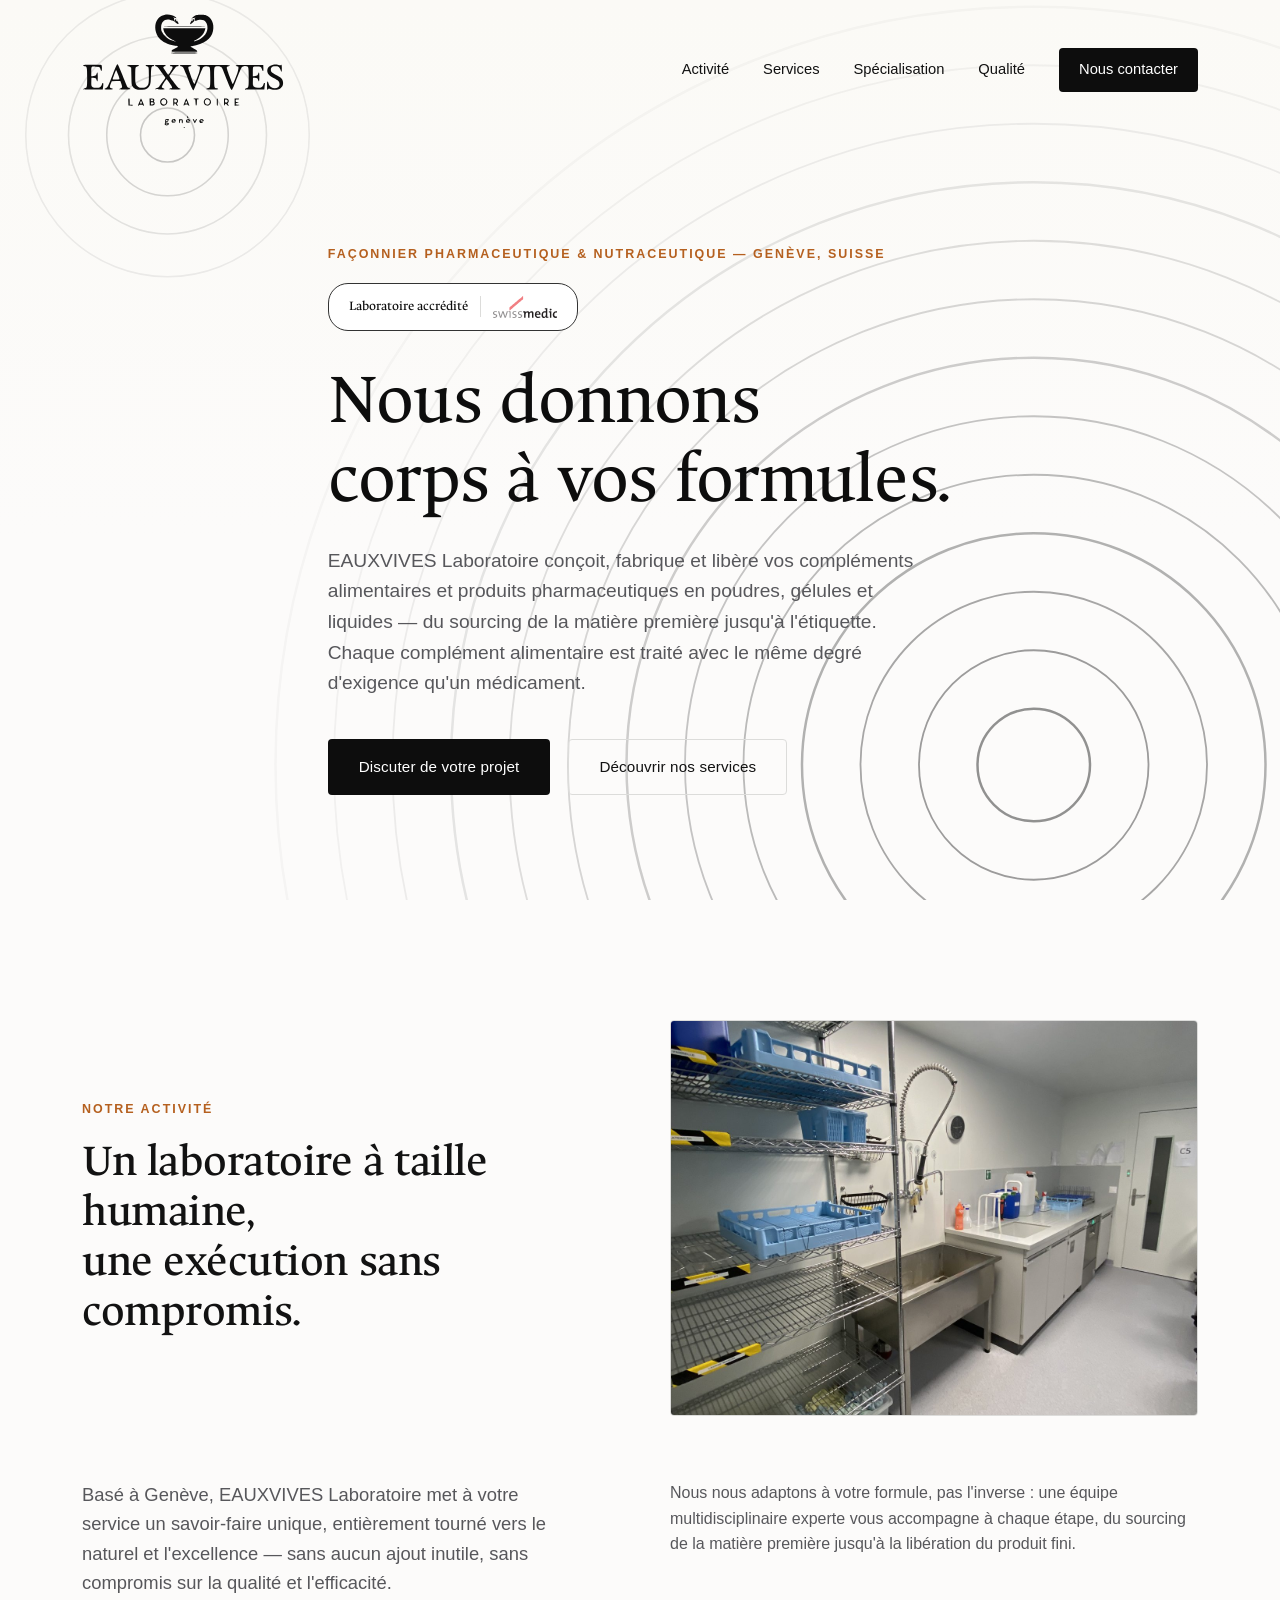
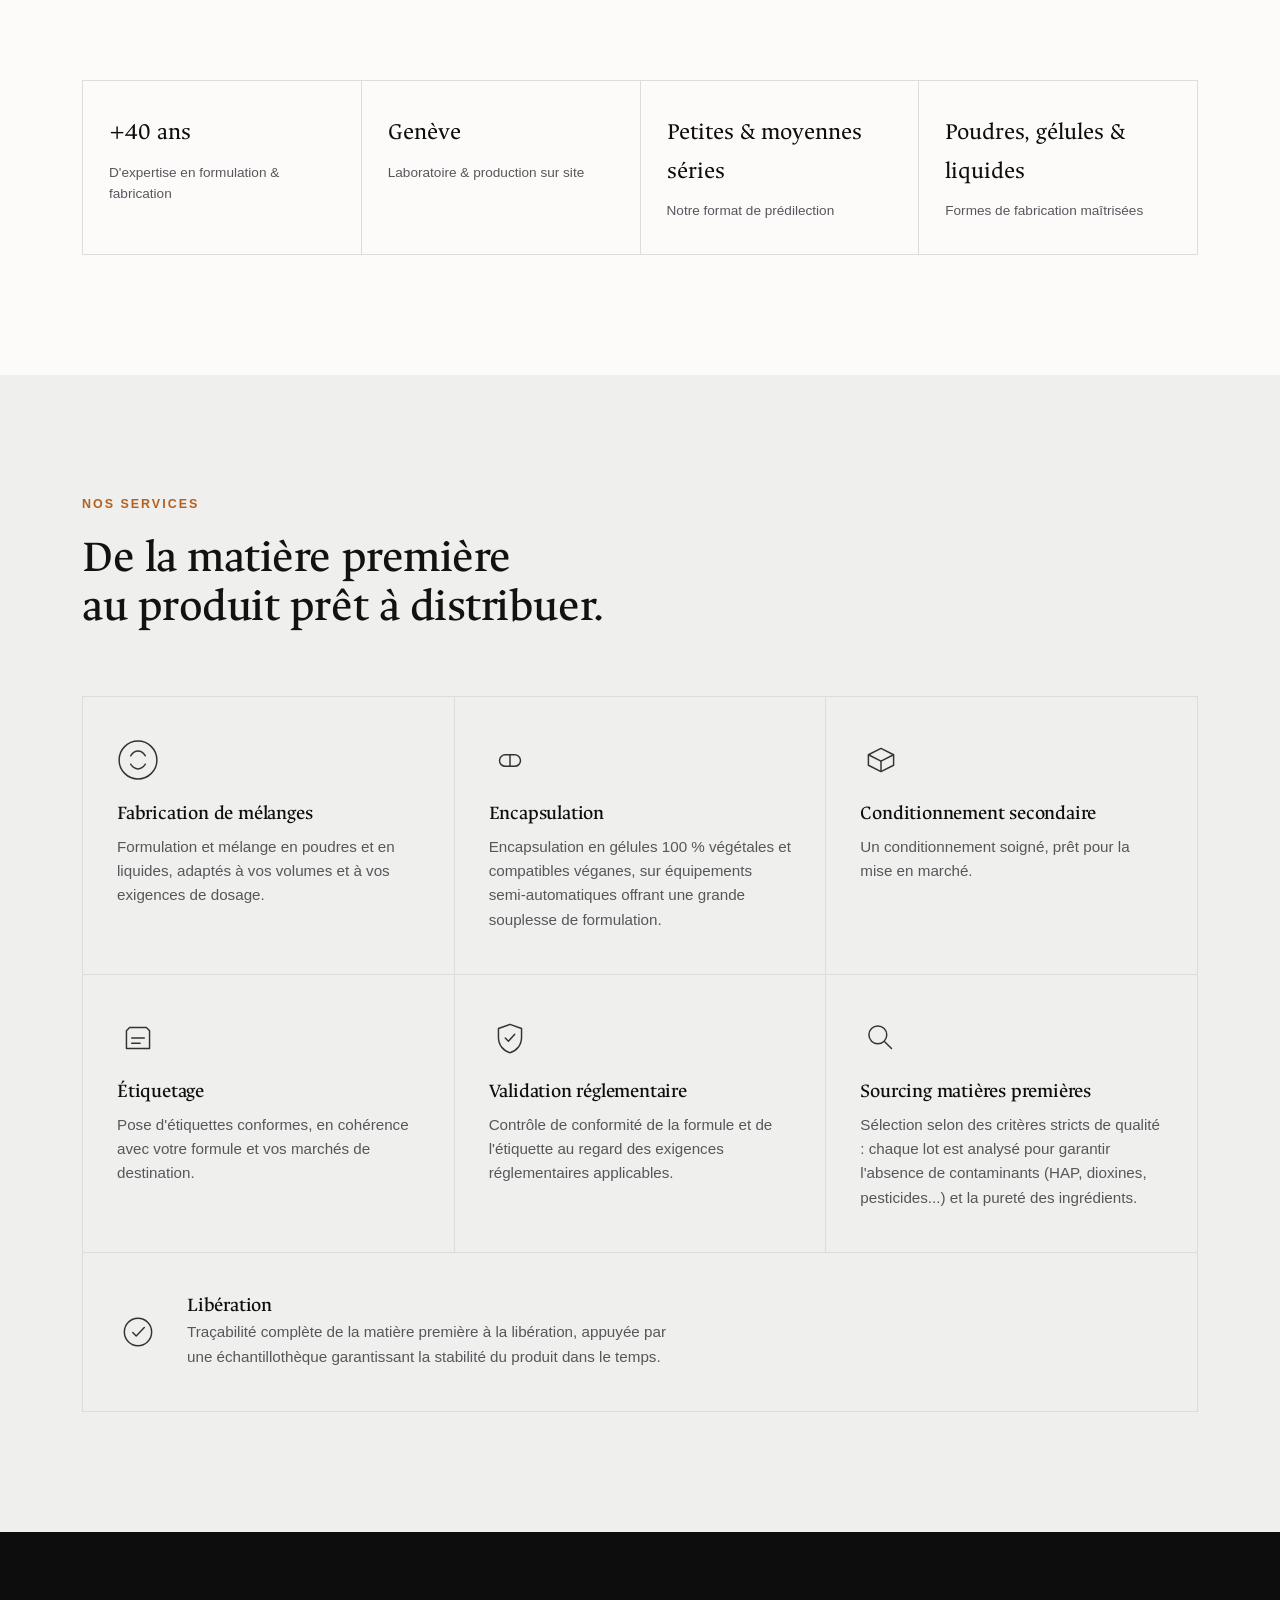
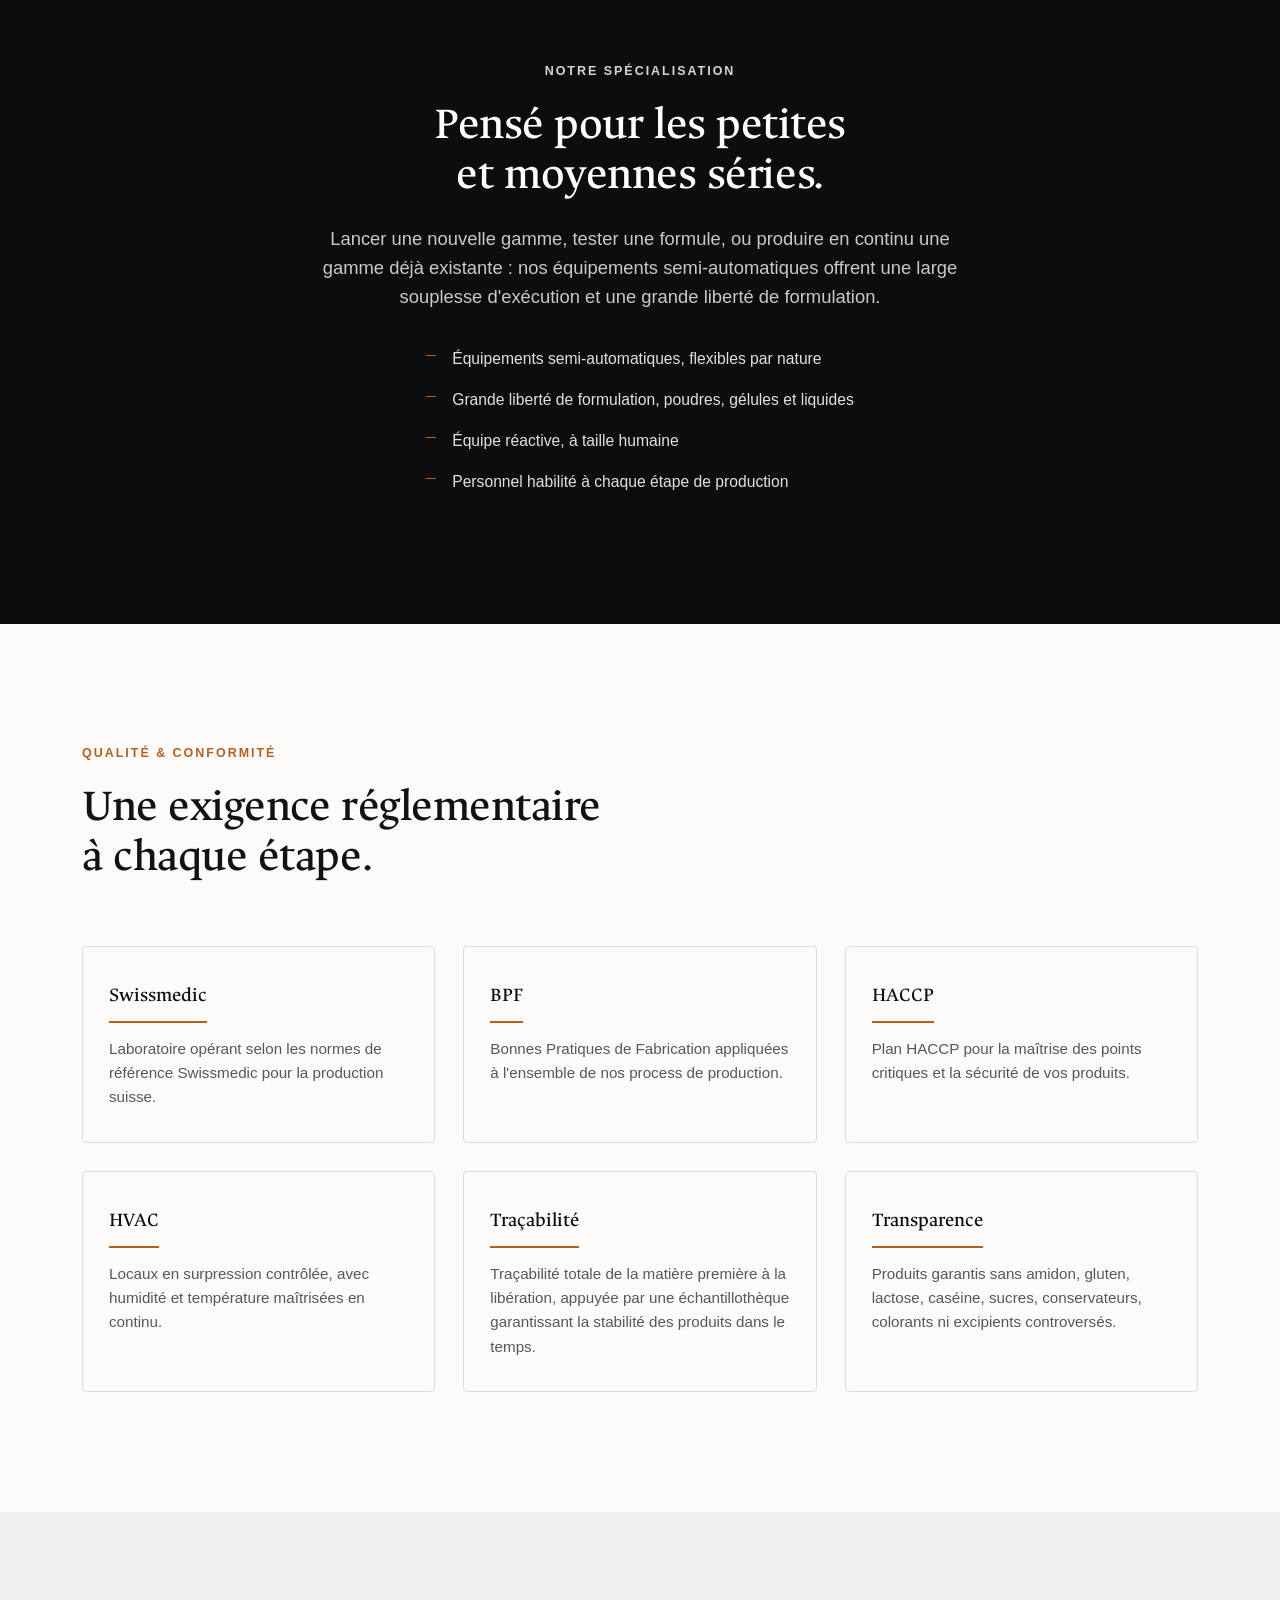
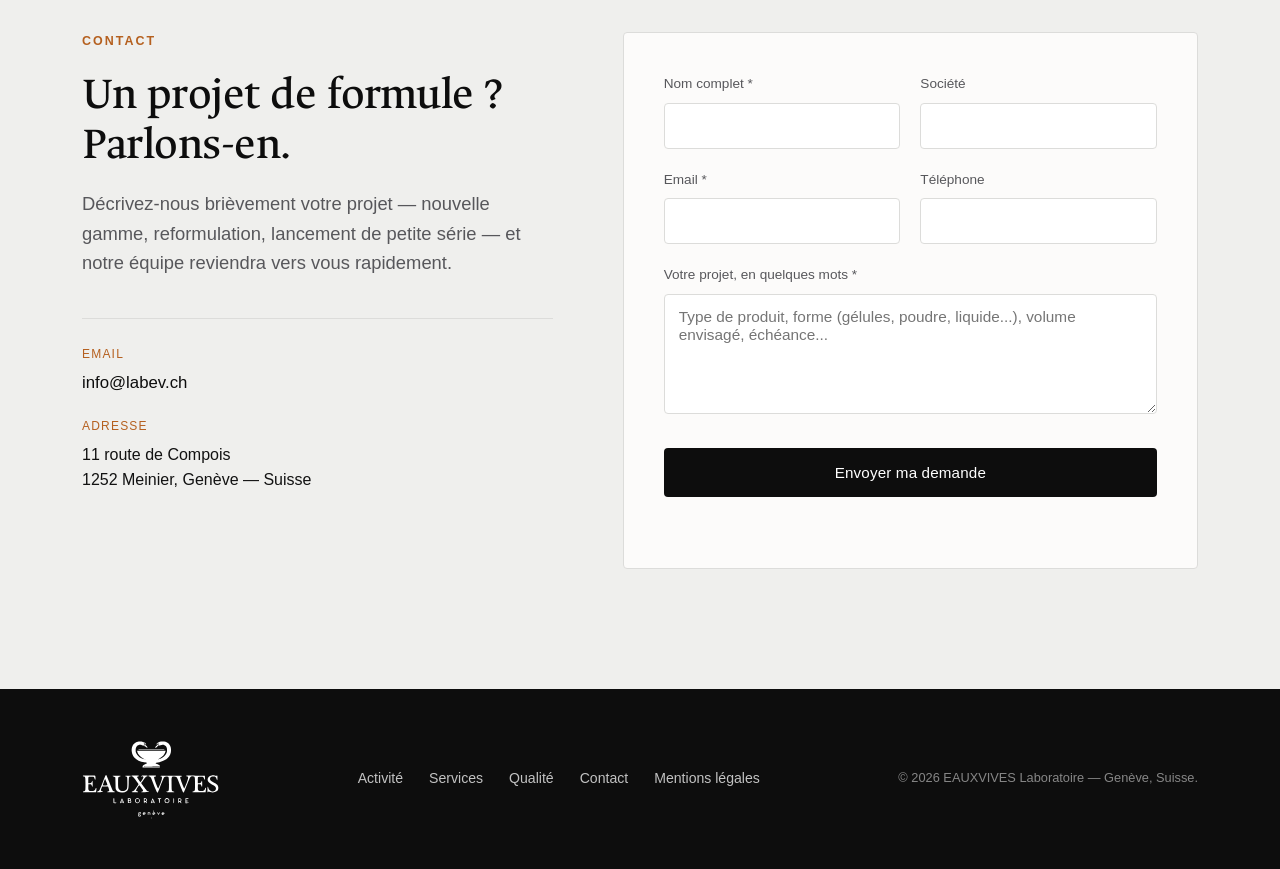
==== commit 3c9e0818: "Hero : remplace les vagues et le jet d'eau par des ondes concentriques Après plusieurs itérations in" ====
--- a/index.html
+++ b/index.html
@@ -45,18 +45,27 @@
   <section class="hero" id="top">
     <div class="hero-bg" aria-hidden="true">
       <svg class="hero-waves" viewBox="0 0 1200 800" preserveAspectRatio="xMidYMax slice" xmlns="http://www.w3.org/2000/svg">
-        <path class="skyline" d="M0,340 C100,335 180,300 260,310 C340,320 400,336 480,332 C560,328 620,270 700,260 C760,252 820,290 900,310 C980,326 1080,332 1200,320 L1200,800 L0,800 Z"/>
-        <g class="jet-eau" transform="translate(-40,45)">
-          <path class="jet-stem" d="M765.0,445.0 L766.7,431.1 L768.5,417.2 L766.0,402.6 L766.5,388.4 L767.3,374.4 L768.4,360.4 L769.7,346.4 L771.2,332.5 L772.8,318.6 L774.7,304.8 L776.6,291.0 L778.8,277.2 L781.1,263.5 L783.6,249.8 L786.2,236.1 L789.0,222.5 L792.0,208.9 L795.1,195.3 L798.4,181.8 L801.9,168.3 L805.5,154.8 L809.3,141.3 L813.4,127.9 L818.1,114.6 L818.3,100.6 L827.9,88.0 L834.8,103.2 L822.4,115.3 L835.2,131.4 L834.0,145.3 L833.1,159.3 L822.4,171.7 L828.7,186.9 L834.2,202.0 L827.3,215.0 L822.3,228.3 L816.6,241.5 L828.1,257.7 L820.6,270.5 L813.9,283.5 L807.6,296.6 L811.2,311.5 L814.2,326.2 L799.2,337.7 L796.2,351.3 L792.1,364.8 L798.6,380.2 L786.6,392.2 L775.2,404.3 L770.9,417.7 L768.6,431.5 Z"/>
-          <g class="jet-mist">
-            <path d="M812,428 q9,-9 18,0 q8,9 17,0"/>
-            <path d="M822,448 q8,-9 18,-2 q7,6 13,-2"/>
-            <path d="M800,412 q7,-7 14,0"/>
-          </g>
+        <g class="ripples" fill="none">
+          <circle cx="950" cy="680" r="50" style="opacity:0.530; stroke-width:2.2"/>
+          <circle cx="950" cy="680" r="102" style="opacity:0.477; stroke-width:1.6"/>
+          <circle cx="950" cy="680" r="154" style="opacity:0.424; stroke-width:1.6"/>
+          <circle cx="950" cy="680" r="206" style="opacity:0.374; stroke-width:2.2"/>
+          <circle cx="950" cy="680" r="258" style="opacity:0.325; stroke-width:1.6"/>
+          <circle cx="950" cy="680" r="310" style="opacity:0.278; stroke-width:1.6"/>
+          <circle cx="950" cy="680" r="362" style="opacity:0.233; stroke-width:2.2"/>
+          <circle cx="950" cy="680" r="414" style="opacity:0.190; stroke-width:1.6"/>
+          <circle cx="950" cy="680" r="466" style="opacity:0.150; stroke-width:1.6"/>
+          <circle cx="950" cy="680" r="518" style="opacity:0.112; stroke-width:2.2"/>
+          <circle cx="950" cy="680" r="570" style="opacity:0.079; stroke-width:1.6"/>
+          <circle cx="950" cy="680" r="622" style="opacity:0.050; stroke-width:1.6"/>
+          <circle cx="950" cy="680" r="674" style="opacity:0.030; stroke-width:2.2"/>
         </g>
-        <path class="wave wave-1" d="M0,420 C200,470 380,370 600,410 C820,450 1000,380 1200,420 L1200,800 L0,800 Z"/>
-        <path class="wave wave-2" d="M0,480 C220,520 400,440 620,480 C840,520 1020,450 1200,490 L1200,800 L0,800 Z"/>
-        <path class="wave wave-3" d="M0,560 C240,600 420,530 640,560 C860,590 1040,540 1200,570 L1200,800 L0,800 Z"/>
+        <g class="ripples ripples-small" fill="none">
+          <circle cx="180" cy="120" r="24" style="opacity:0.22; stroke-width:1.4"/>
+          <circle cx="180" cy="120" r="54" style="opacity:0.16; stroke-width:1.4"/>
+          <circle cx="180" cy="120" r="88" style="opacity:0.11; stroke-width:1.4"/>
+          <circle cx="180" cy="120" r="126" style="opacity:0.07; stroke-width:1.4"/>
+        </g>
       </svg>
     </div>
     <div class="wrap hero-inner">
--- a/css/style.css
+++ b/css/style.css
@@ -205,18 +205,8 @@
 }
 .hero-bg { position: absolute; inset: 0; z-index: 0; overflow: hidden; }
 .hero-waves { width: 100%; height: 100%; }
-.skyline { fill: var(--teal-700); opacity: 0.07; }
-.jet-stem { fill: var(--teal-700); opacity: 0.55; }
-.jet-mist path {
-  fill: none;
-  stroke: var(--teal-700);
-  stroke-width: 2.2;
-  stroke-linecap: round;
-  opacity: 0.4;
-}
-.wave { fill: var(--aqua-300); opacity: 0.35; }
-.wave-2 { fill: var(--aqua-500); opacity: 0.28; }
-.wave-3 { fill: var(--teal-700); opacity: 0.15; }
+.ripples circle { stroke: var(--teal-700); }
+.ripples-small circle { stroke: var(--ink); }
 
 .hero .hero-inner { position: relative; z-index: 1; padding-top: 140px; }
 
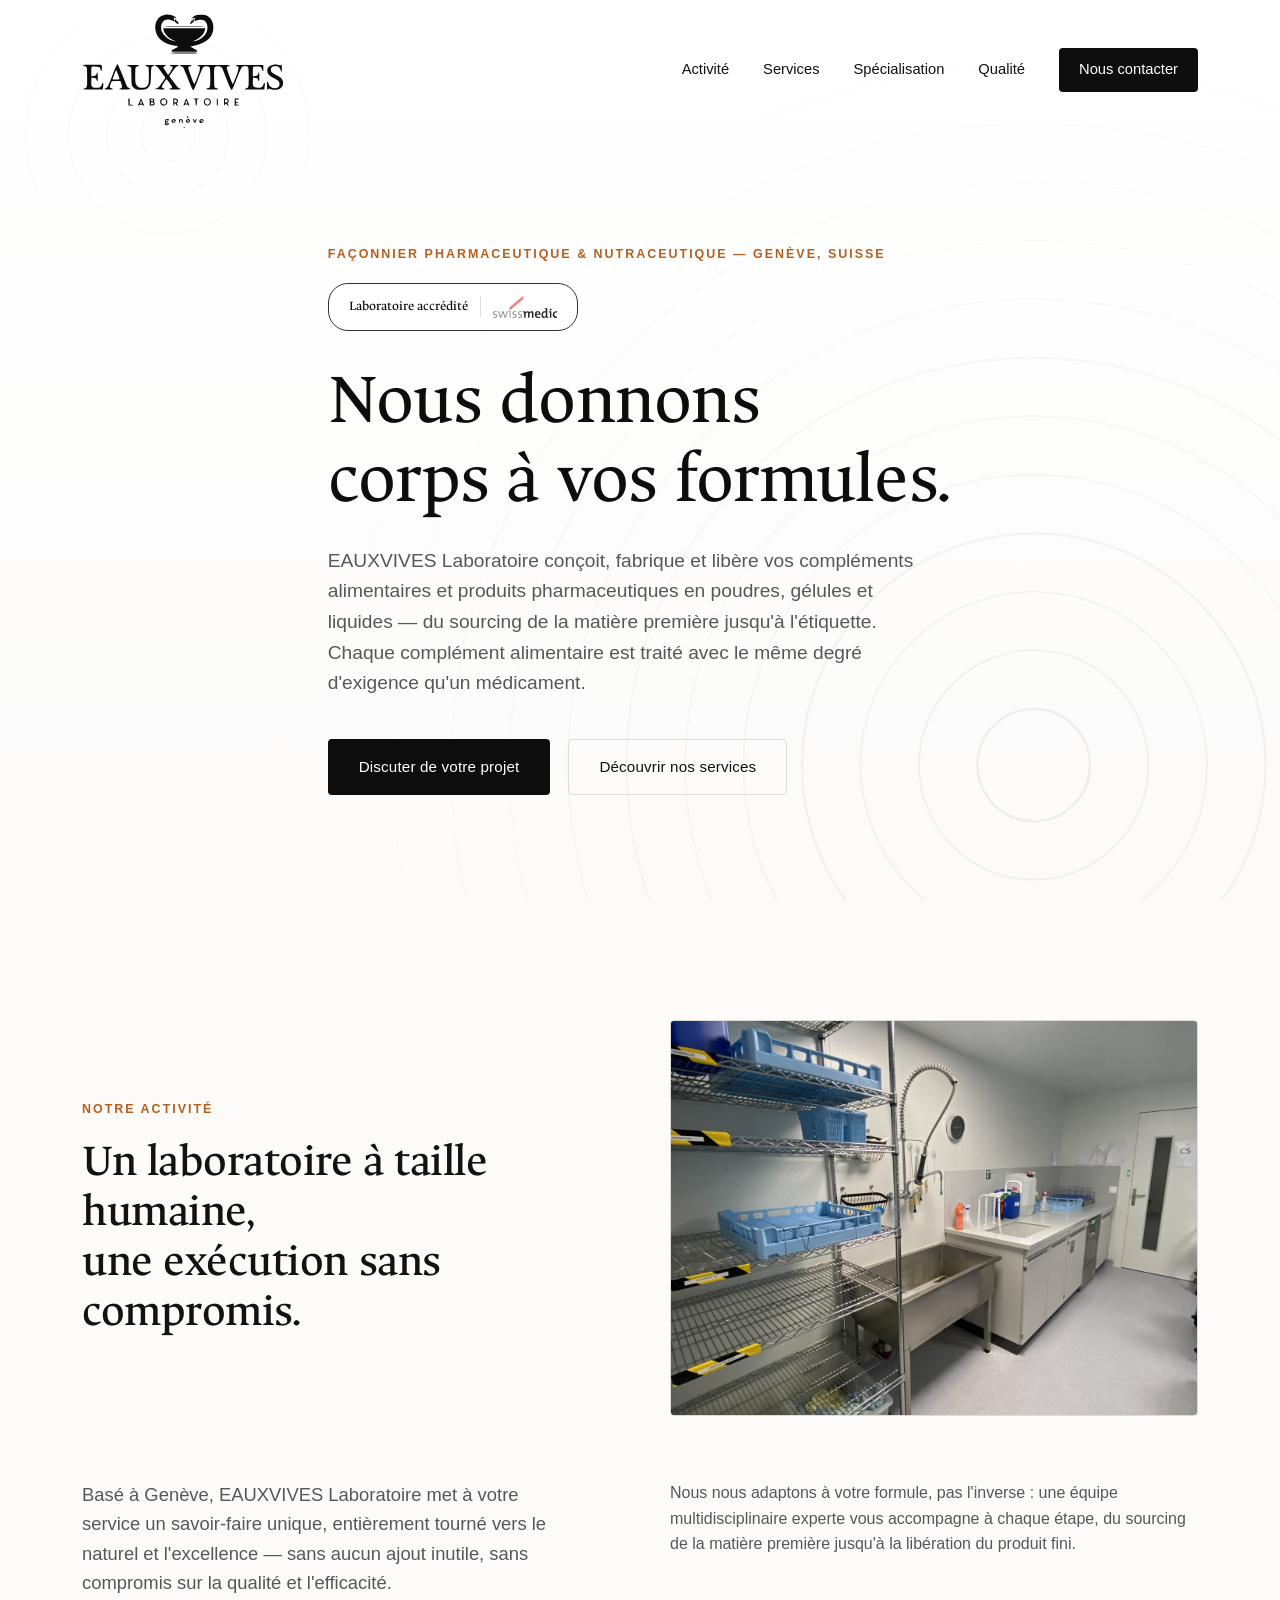
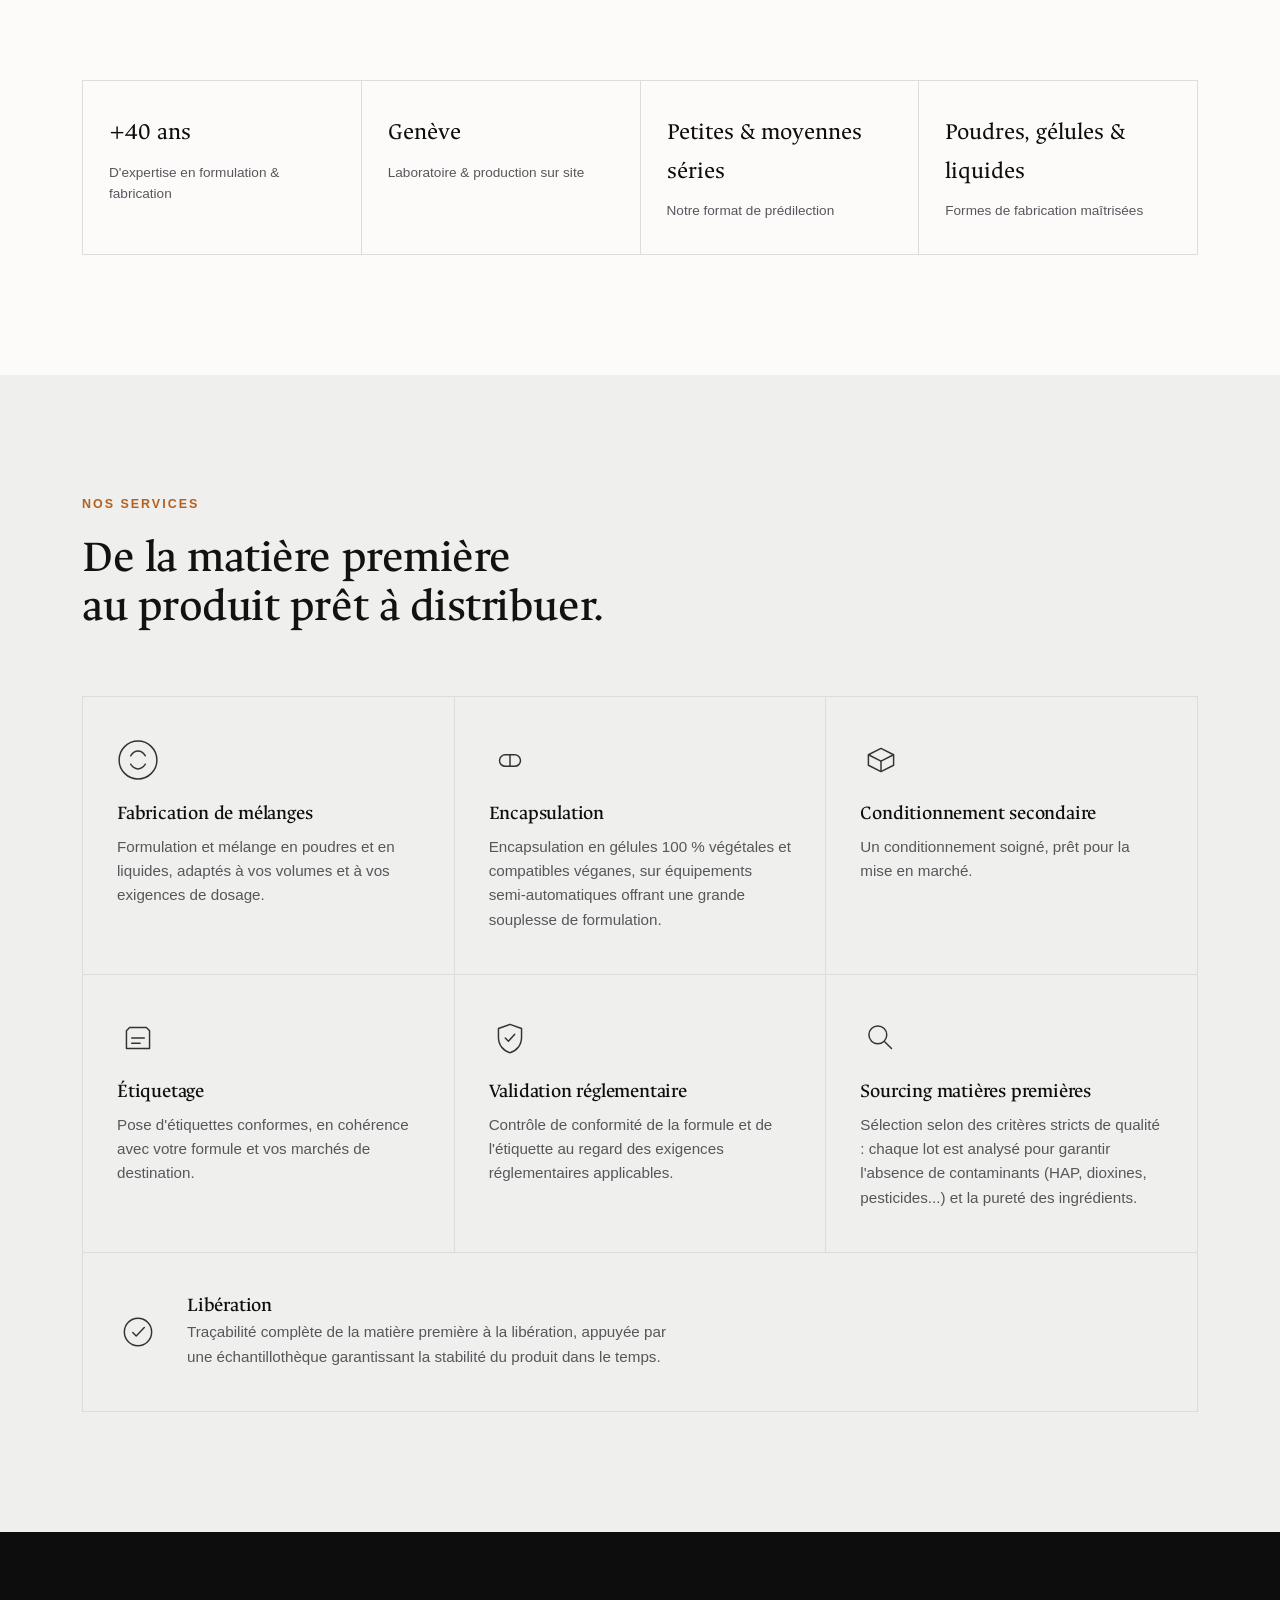
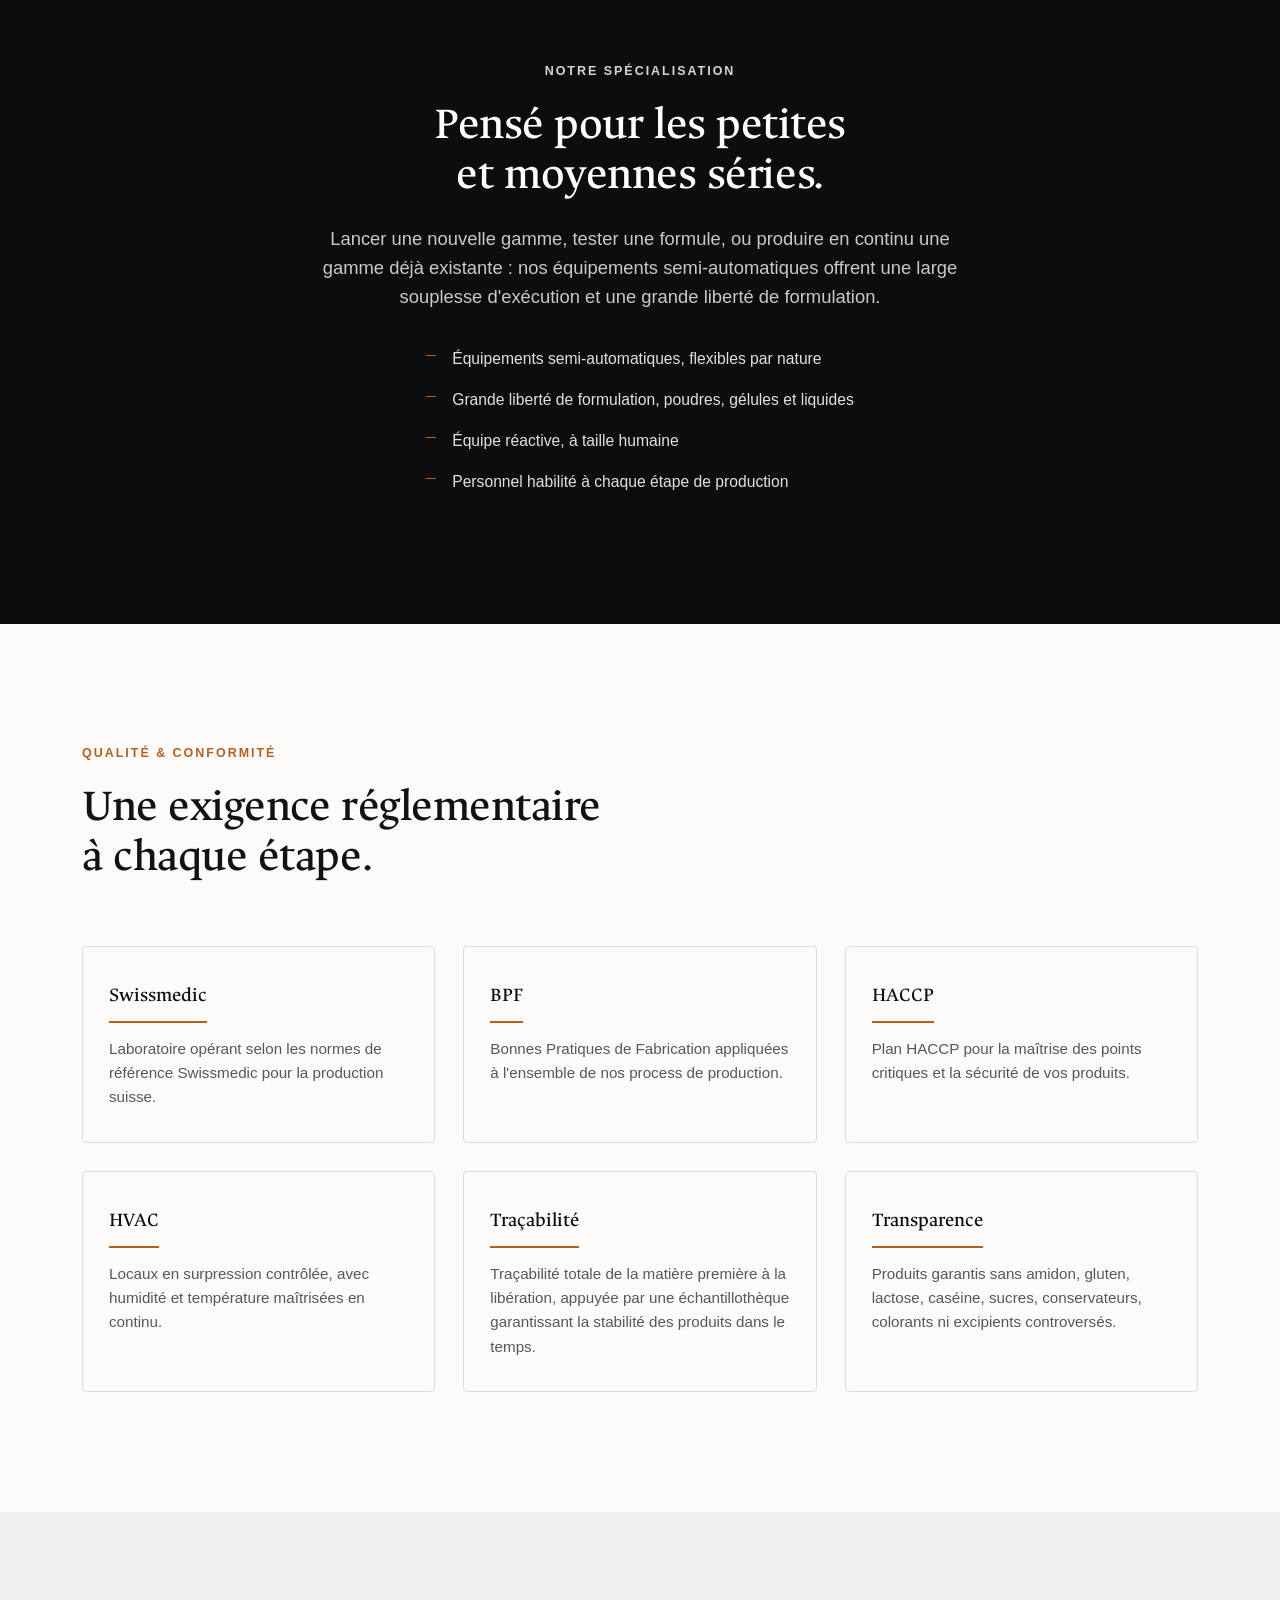
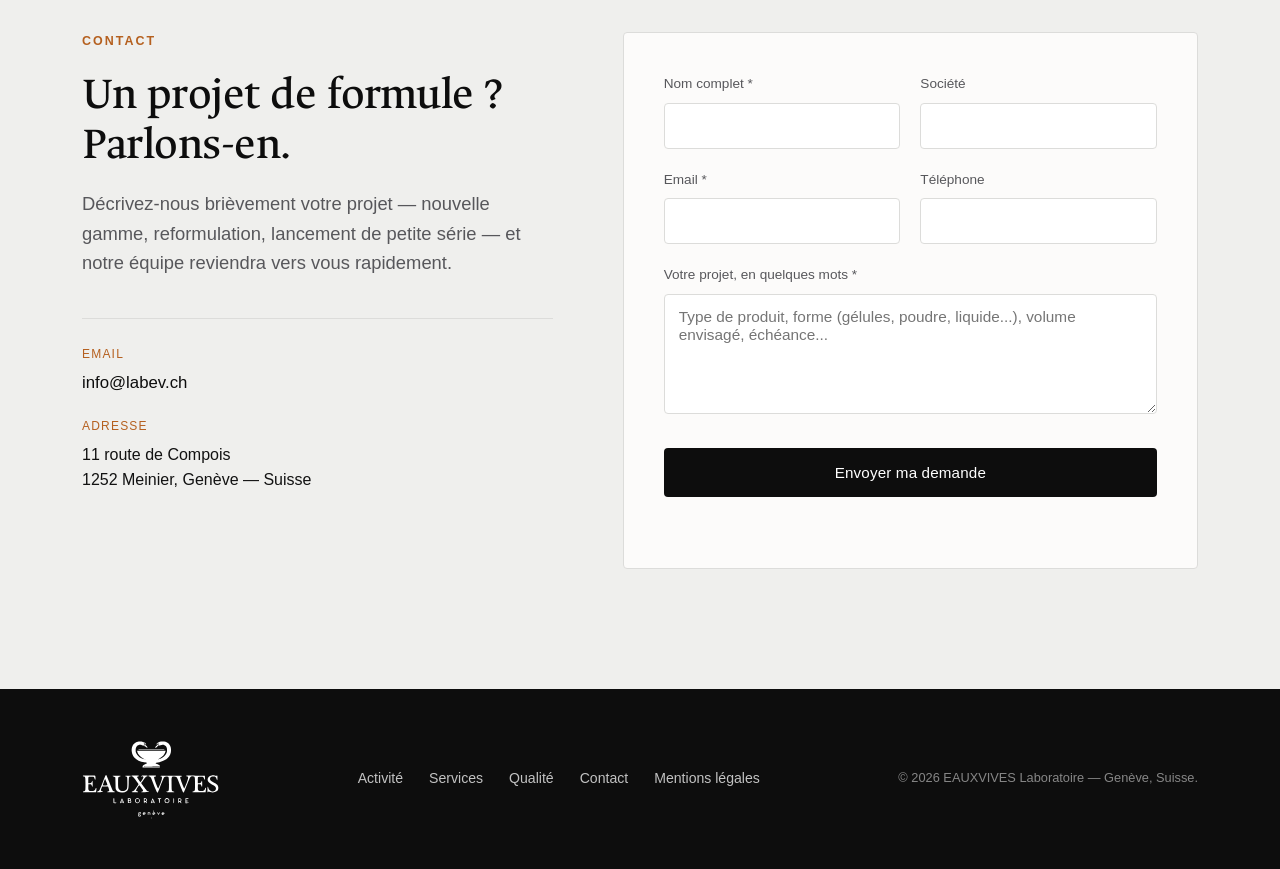
==== commit 625634d6: "Hero : fond plus blanc et ondes en gris clair, moins intenses - Dégradé de fond resserré vers le bla" ====
--- a/index.html
+++ b/index.html
@@ -46,25 +46,25 @@
     <div class="hero-bg" aria-hidden="true">
       <svg class="hero-waves" viewBox="0 0 1200 800" preserveAspectRatio="xMidYMax slice" xmlns="http://www.w3.org/2000/svg">
         <g class="ripples" fill="none">
-          <circle cx="950" cy="680" r="50" style="opacity:0.530; stroke-width:2.2"/>
-          <circle cx="950" cy="680" r="102" style="opacity:0.477; stroke-width:1.6"/>
-          <circle cx="950" cy="680" r="154" style="opacity:0.424; stroke-width:1.6"/>
-          <circle cx="950" cy="680" r="206" style="opacity:0.374; stroke-width:2.2"/>
-          <circle cx="950" cy="680" r="258" style="opacity:0.325; stroke-width:1.6"/>
-          <circle cx="950" cy="680" r="310" style="opacity:0.278; stroke-width:1.6"/>
-          <circle cx="950" cy="680" r="362" style="opacity:0.233; stroke-width:2.2"/>
-          <circle cx="950" cy="680" r="414" style="opacity:0.190; stroke-width:1.6"/>
-          <circle cx="950" cy="680" r="466" style="opacity:0.150; stroke-width:1.6"/>
-          <circle cx="950" cy="680" r="518" style="opacity:0.112; stroke-width:2.2"/>
-          <circle cx="950" cy="680" r="570" style="opacity:0.079; stroke-width:1.6"/>
-          <circle cx="950" cy="680" r="622" style="opacity:0.050; stroke-width:1.6"/>
-          <circle cx="950" cy="680" r="674" style="opacity:0.030; stroke-width:2.2"/>
+          <circle cx="950" cy="680" r="50" style="opacity:0.38; stroke-width:2"/>
+          <circle cx="950" cy="680" r="102" style="opacity:0.34; stroke-width:1.4"/>
+          <circle cx="950" cy="680" r="154" style="opacity:0.30; stroke-width:1.4"/>
+          <circle cx="950" cy="680" r="206" style="opacity:0.27; stroke-width:2"/>
+          <circle cx="950" cy="680" r="258" style="opacity:0.23; stroke-width:1.4"/>
+          <circle cx="950" cy="680" r="310" style="opacity:0.20; stroke-width:1.4"/>
+          <circle cx="950" cy="680" r="362" style="opacity:0.17; stroke-width:2"/>
+          <circle cx="950" cy="680" r="414" style="opacity:0.14; stroke-width:1.4"/>
+          <circle cx="950" cy="680" r="466" style="opacity:0.11; stroke-width:1.4"/>
+          <circle cx="950" cy="680" r="518" style="opacity:0.08; stroke-width:2"/>
+          <circle cx="950" cy="680" r="570" style="opacity:0.06; stroke-width:1.4"/>
+          <circle cx="950" cy="680" r="622" style="opacity:0.04; stroke-width:1.4"/>
+          <circle cx="950" cy="680" r="674" style="opacity:0.02; stroke-width:2"/>
         </g>
         <g class="ripples ripples-small" fill="none">
-          <circle cx="180" cy="120" r="24" style="opacity:0.22; stroke-width:1.4"/>
-          <circle cx="180" cy="120" r="54" style="opacity:0.16; stroke-width:1.4"/>
-          <circle cx="180" cy="120" r="88" style="opacity:0.11; stroke-width:1.4"/>
-          <circle cx="180" cy="120" r="126" style="opacity:0.07; stroke-width:1.4"/>
+          <circle cx="180" cy="120" r="24" style="opacity:0.16; stroke-width:1.2"/>
+          <circle cx="180" cy="120" r="54" style="opacity:0.12; stroke-width:1.2"/>
+          <circle cx="180" cy="120" r="88" style="opacity:0.08; stroke-width:1.2"/>
+          <circle cx="180" cy="120" r="126" style="opacity:0.05; stroke-width:1.2"/>
         </g>
       </svg>
     </div>
--- a/css/style.css
+++ b/css/style.css
@@ -201,12 +201,12 @@
   min-height: 100vh;
   display: flex;
   align-items: center;
-  background: linear-gradient(180deg, #fbfaf6 0%, var(--paper) 60%);
+  background: linear-gradient(180deg, #ffffff 0%, var(--paper) 100%);
 }
 .hero-bg { position: absolute; inset: 0; z-index: 0; overflow: hidden; }
 .hero-waves { width: 100%; height: 100%; }
-.ripples circle { stroke: var(--teal-700); }
-.ripples-small circle { stroke: var(--ink); }
+.ripples circle { stroke: var(--aqua-300); }
+.ripples-small circle { stroke: var(--aqua-300); }
 
 .hero .hero-inner { position: relative; z-index: 1; padding-top: 140px; }
 
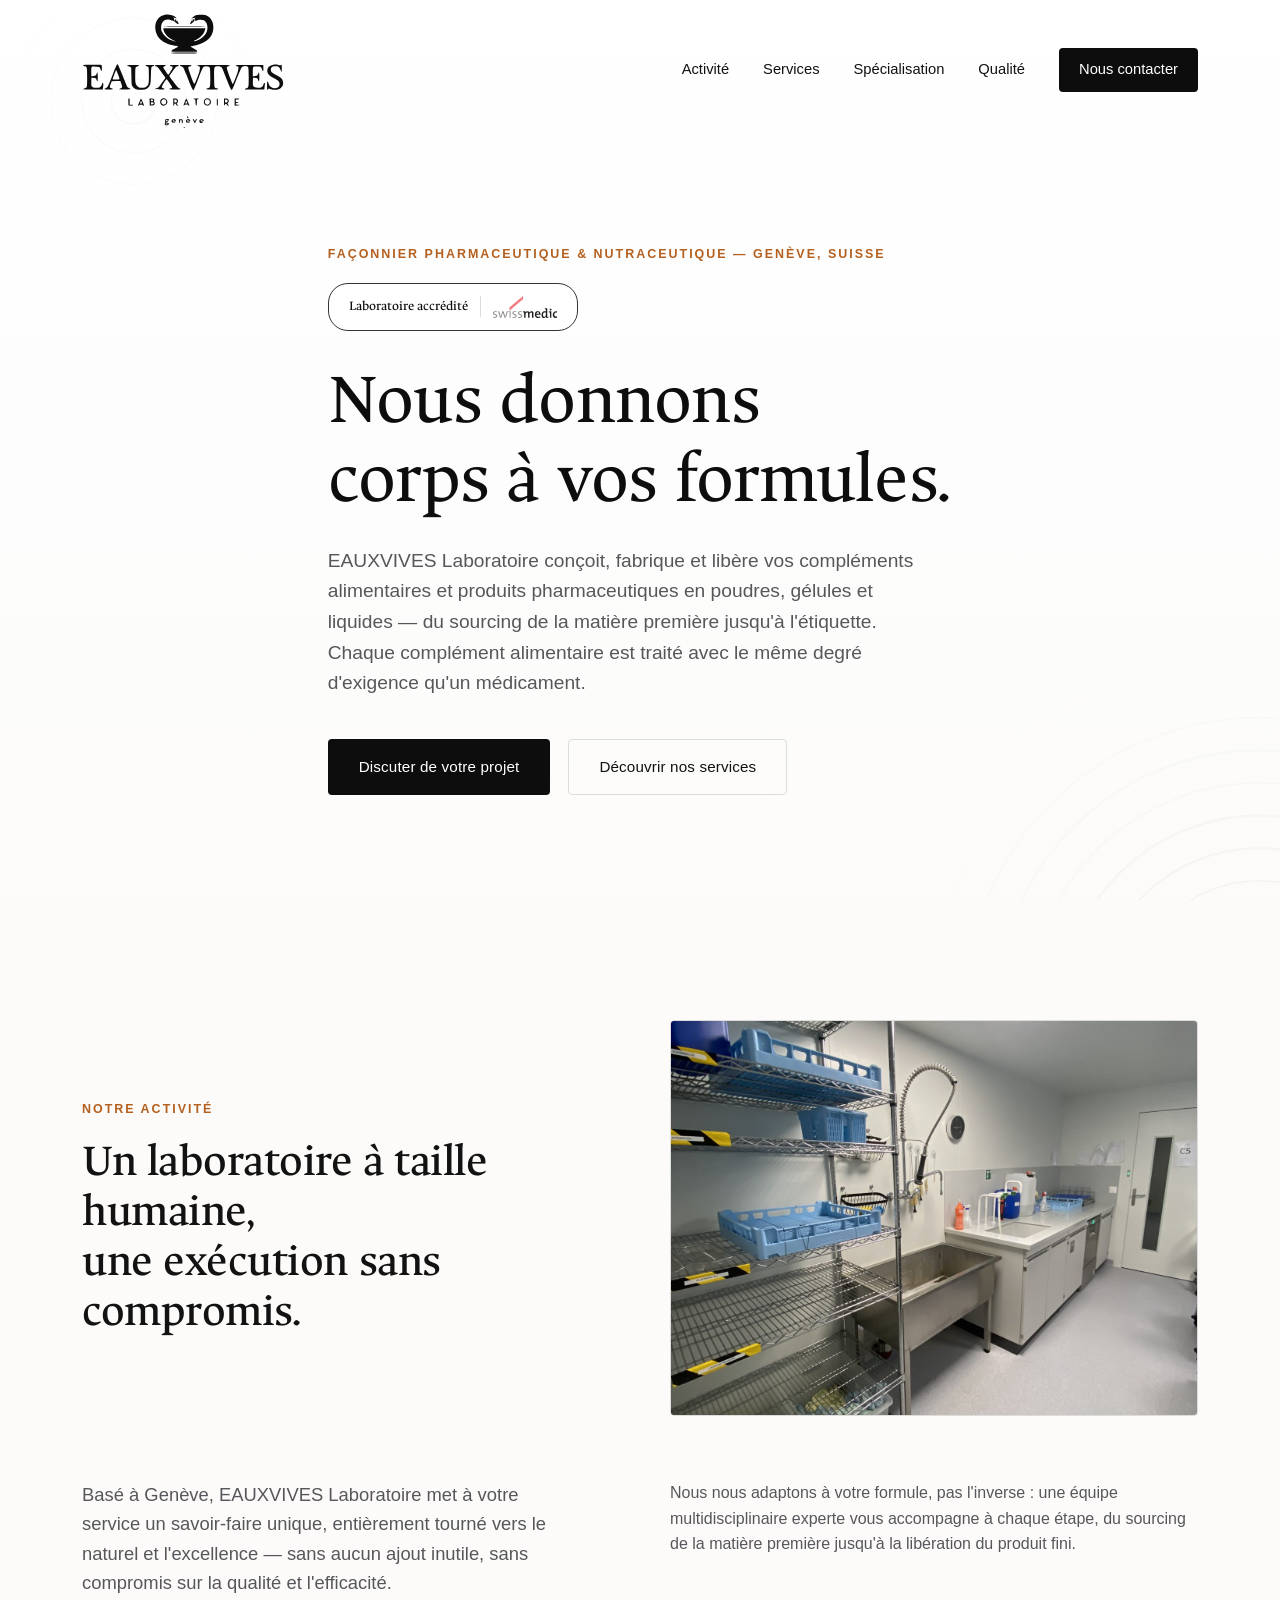
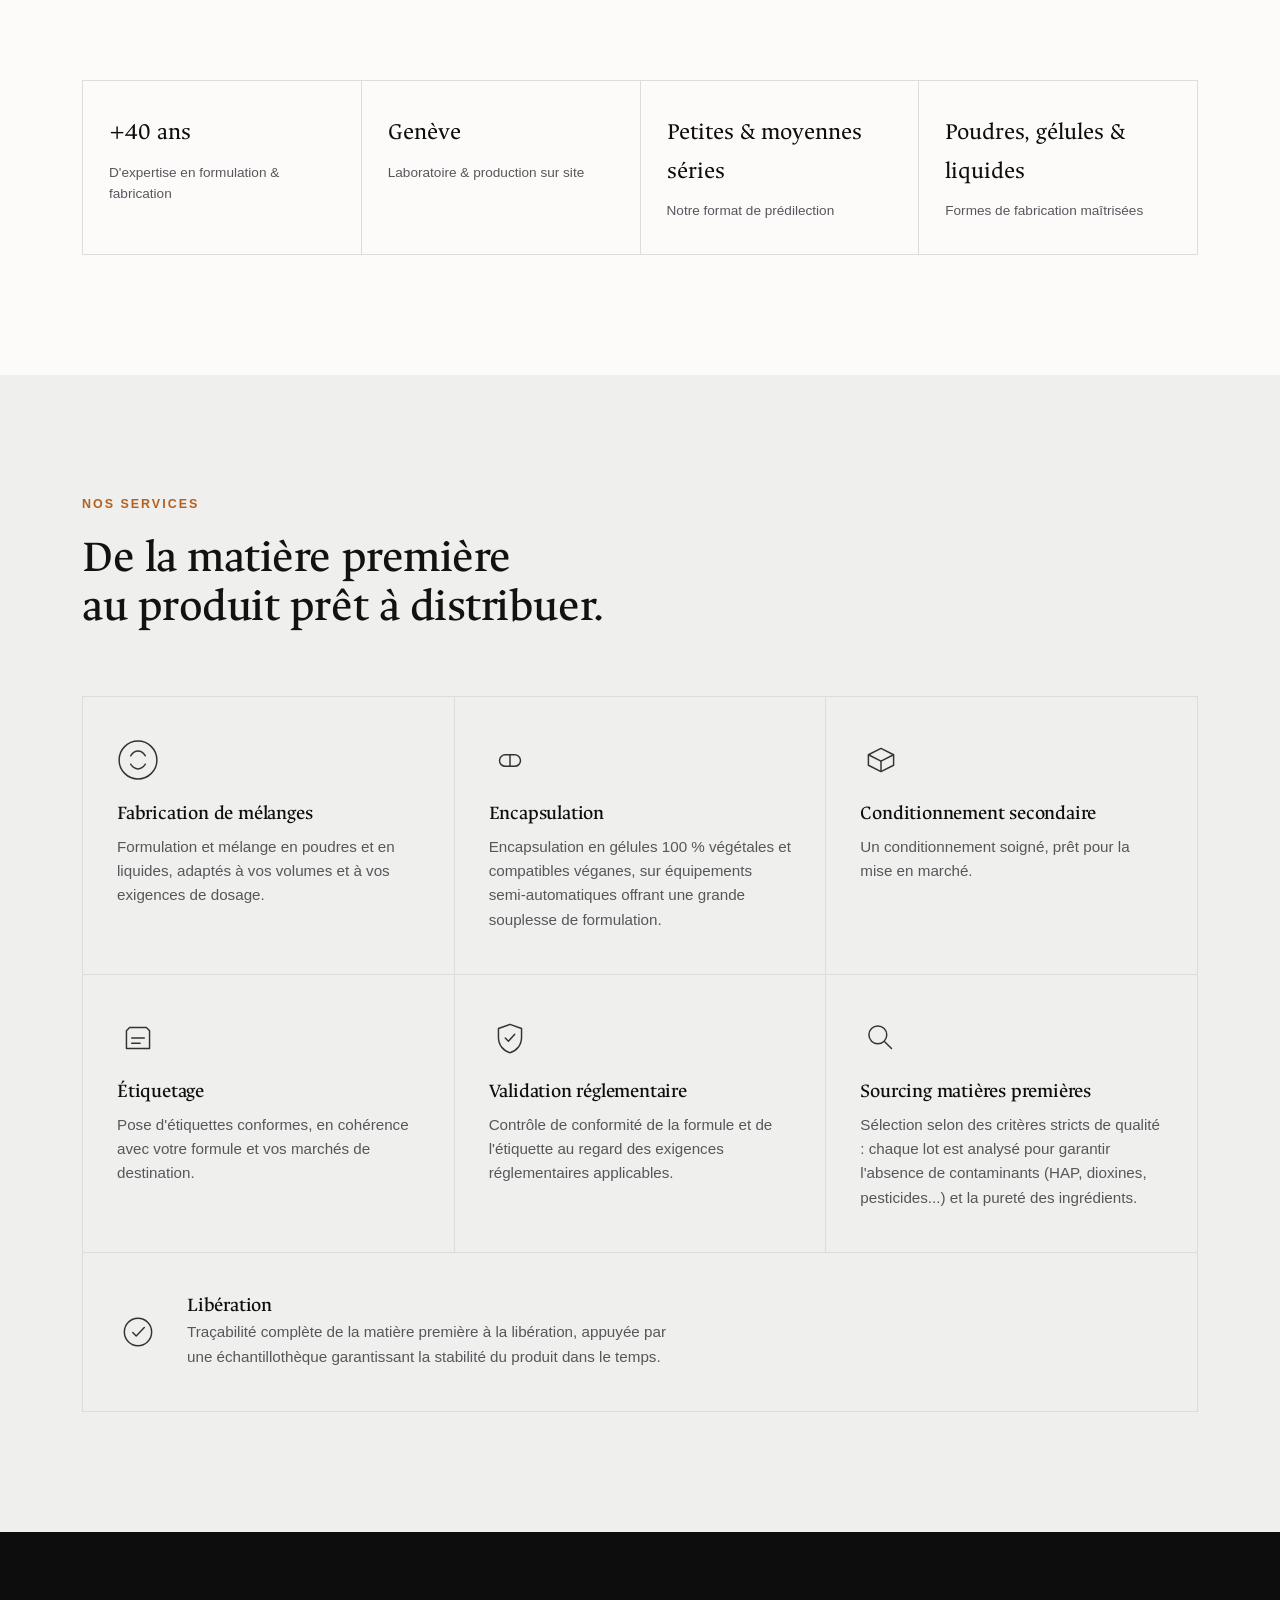
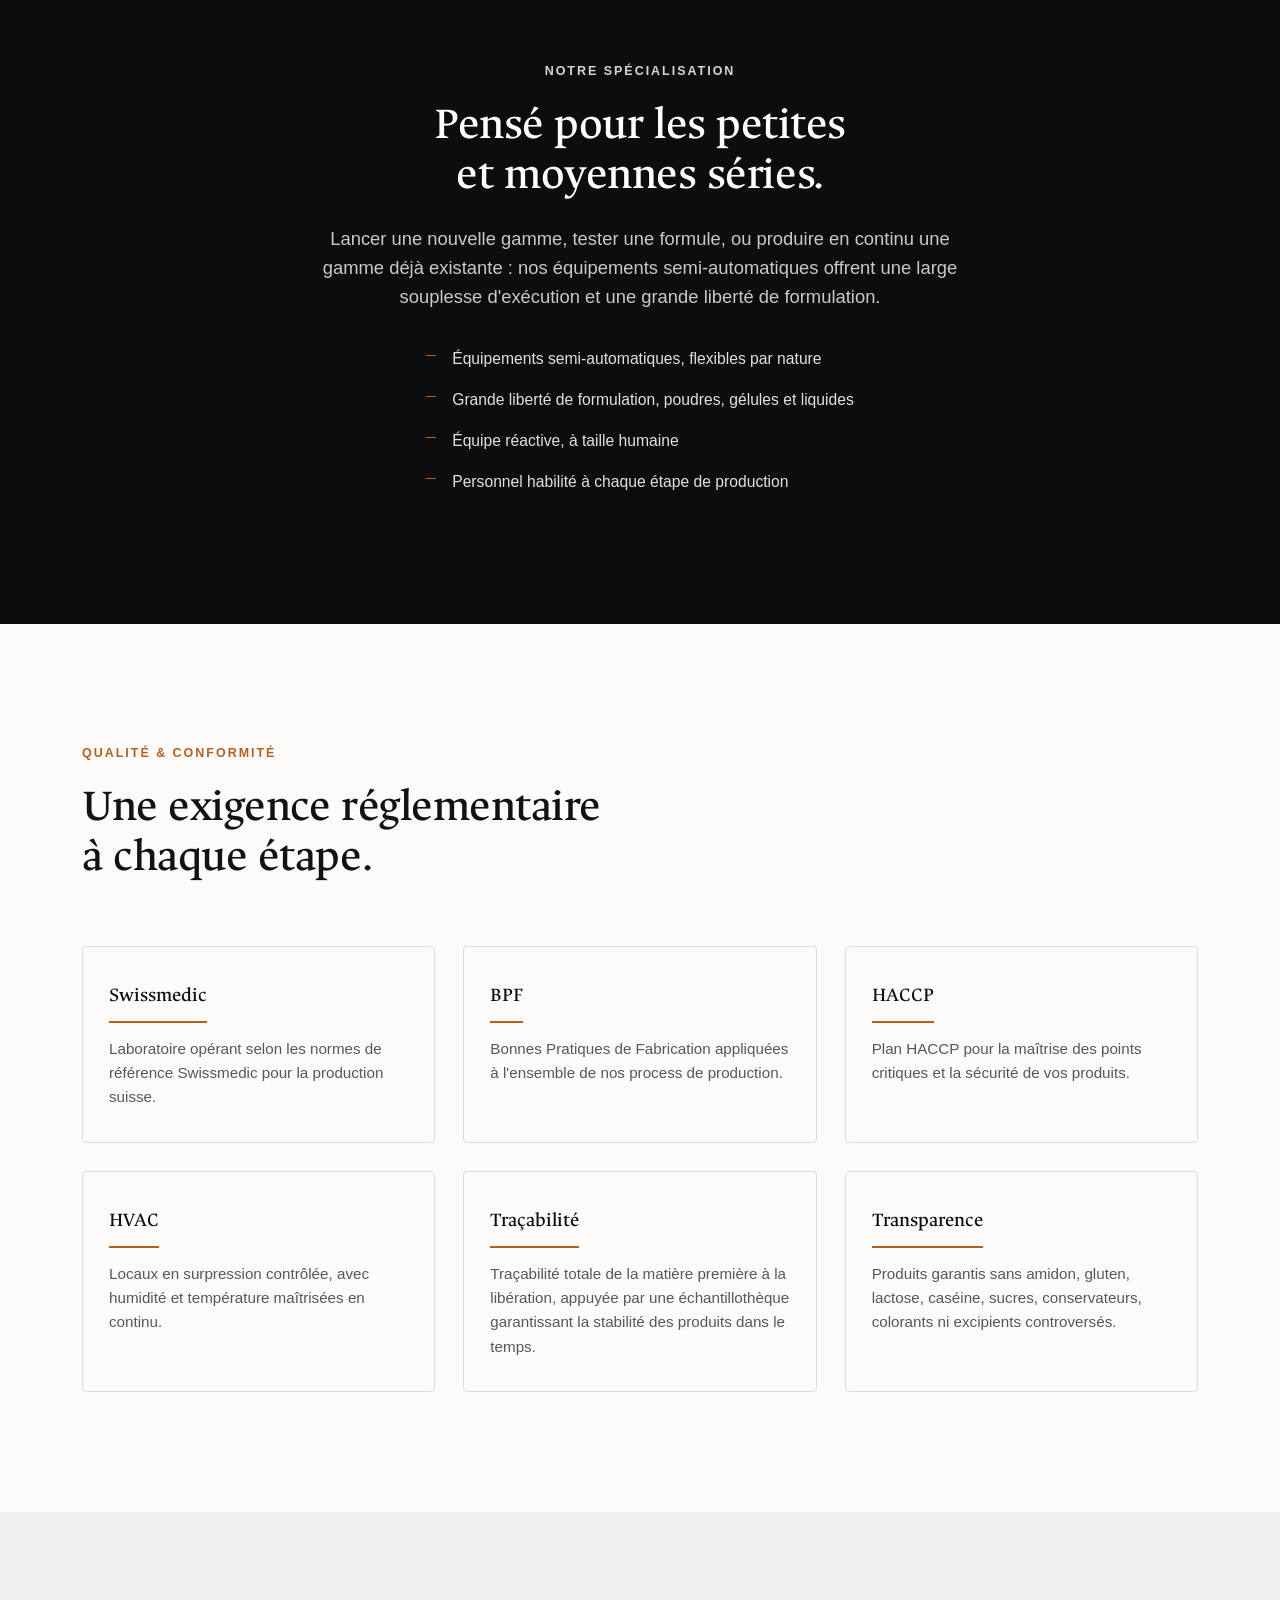
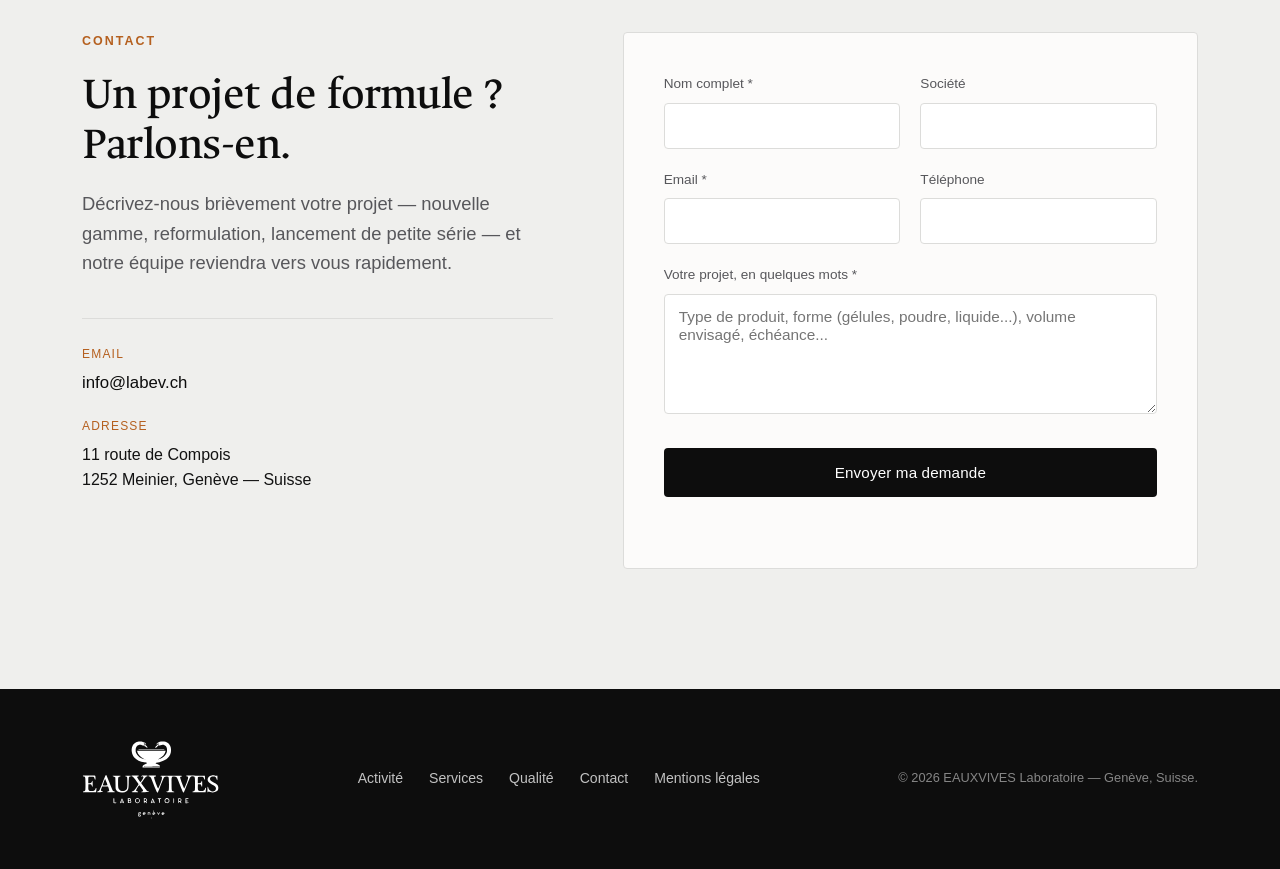
==== commit 18316d47: "Hero : repositionne les ondes pour qu'elles ne chevauchent plus le texte Foyer principal déplacé ver" ====
--- a/index.html
+++ b/index.html
@@ -46,25 +46,23 @@
     <div class="hero-bg" aria-hidden="true">
       <svg class="hero-waves" viewBox="0 0 1200 800" preserveAspectRatio="xMidYMax slice" xmlns="http://www.w3.org/2000/svg">
         <g class="ripples" fill="none">
-          <circle cx="950" cy="680" r="50" style="opacity:0.38; stroke-width:2"/>
-          <circle cx="950" cy="680" r="102" style="opacity:0.34; stroke-width:1.4"/>
-          <circle cx="950" cy="680" r="154" style="opacity:0.30; stroke-width:1.4"/>
-          <circle cx="950" cy="680" r="206" style="opacity:0.27; stroke-width:2"/>
-          <circle cx="950" cy="680" r="258" style="opacity:0.23; stroke-width:1.4"/>
-          <circle cx="950" cy="680" r="310" style="opacity:0.20; stroke-width:1.4"/>
-          <circle cx="950" cy="680" r="362" style="opacity:0.17; stroke-width:2"/>
-          <circle cx="950" cy="680" r="414" style="opacity:0.14; stroke-width:1.4"/>
-          <circle cx="950" cy="680" r="466" style="opacity:0.11; stroke-width:1.4"/>
-          <circle cx="950" cy="680" r="518" style="opacity:0.08; stroke-width:2"/>
-          <circle cx="950" cy="680" r="570" style="opacity:0.06; stroke-width:1.4"/>
-          <circle cx="950" cy="680" r="622" style="opacity:0.04; stroke-width:1.4"/>
-          <circle cx="950" cy="680" r="674" style="opacity:0.02; stroke-width:2"/>
+          <circle cx="1150" cy="900" r="30" style="opacity:0.360; stroke-width:1.3"/>
+          <circle cx="1150" cy="900" r="59" style="opacity:0.320; stroke-width:1.8"/>
+          <circle cx="1150" cy="900" r="88" style="opacity:0.280; stroke-width:1.8"/>
+          <circle cx="1150" cy="900" r="117" style="opacity:0.242; stroke-width:1.3"/>
+          <circle cx="1150" cy="900" r="146" style="opacity:0.204; stroke-width:1.8"/>
+          <circle cx="1150" cy="900" r="175" style="opacity:0.168; stroke-width:1.8"/>
+          <circle cx="1150" cy="900" r="204" style="opacity:0.133; stroke-width:1.3"/>
+          <circle cx="1150" cy="900" r="233" style="opacity:0.100; stroke-width:1.8"/>
+          <circle cx="1150" cy="900" r="262" style="opacity:0.069; stroke-width:1.8"/>
+          <circle cx="1150" cy="900" r="291" style="opacity:0.041; stroke-width:1.3"/>
+          <circle cx="1150" cy="900" r="320" style="opacity:0.020; stroke-width:1.8"/>
         </g>
         <g class="ripples ripples-small" fill="none">
-          <circle cx="180" cy="120" r="24" style="opacity:0.16; stroke-width:1.2"/>
-          <circle cx="180" cy="120" r="54" style="opacity:0.12; stroke-width:1.2"/>
-          <circle cx="180" cy="120" r="88" style="opacity:0.08; stroke-width:1.2"/>
-          <circle cx="180" cy="120" r="126" style="opacity:0.05; stroke-width:1.2"/>
+          <circle cx="150" cy="90" r="20" style="opacity:0.14; stroke-width:1.2"/>
+          <circle cx="150" cy="90" r="46" style="opacity:0.10; stroke-width:1.2"/>
+          <circle cx="150" cy="90" r="74" style="opacity:0.07; stroke-width:1.2"/>
+          <circle cx="150" cy="90" r="104" style="opacity:0.04; stroke-width:1.2"/>
         </g>
       </svg>
     </div>
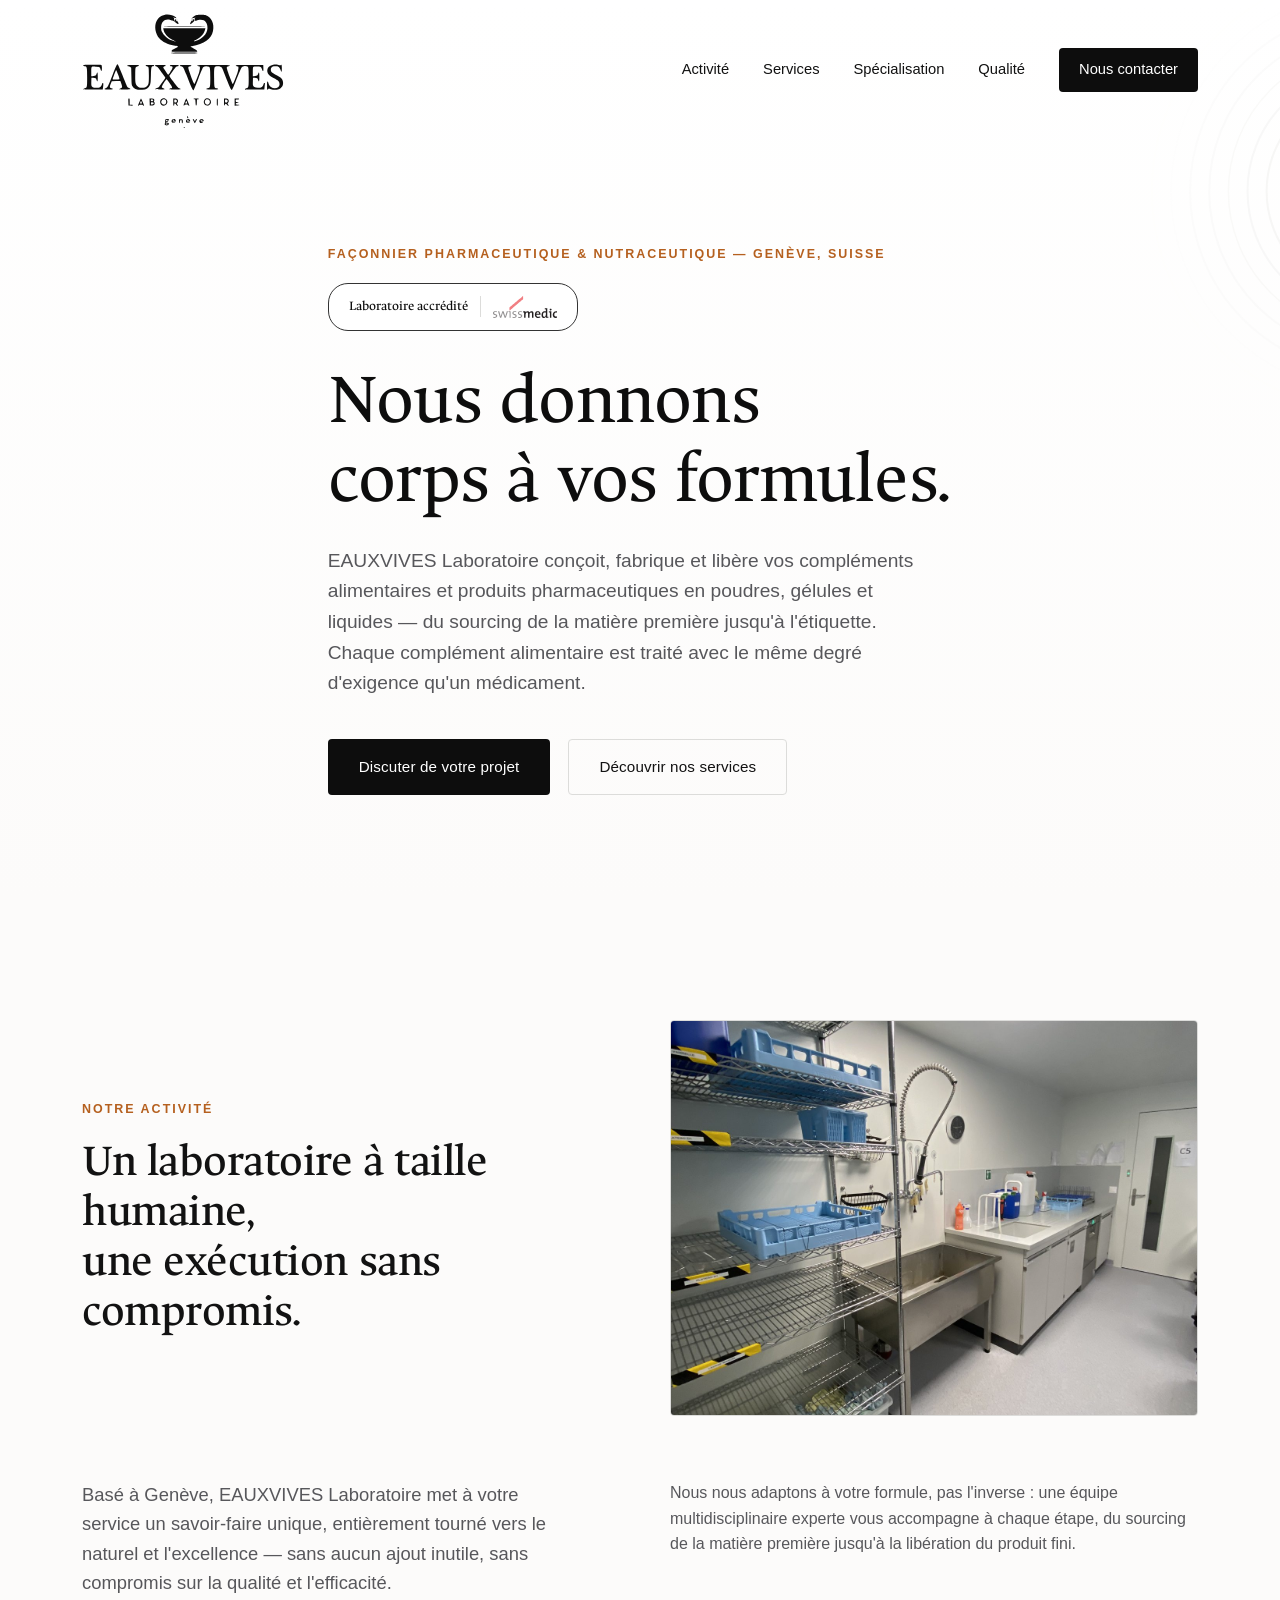
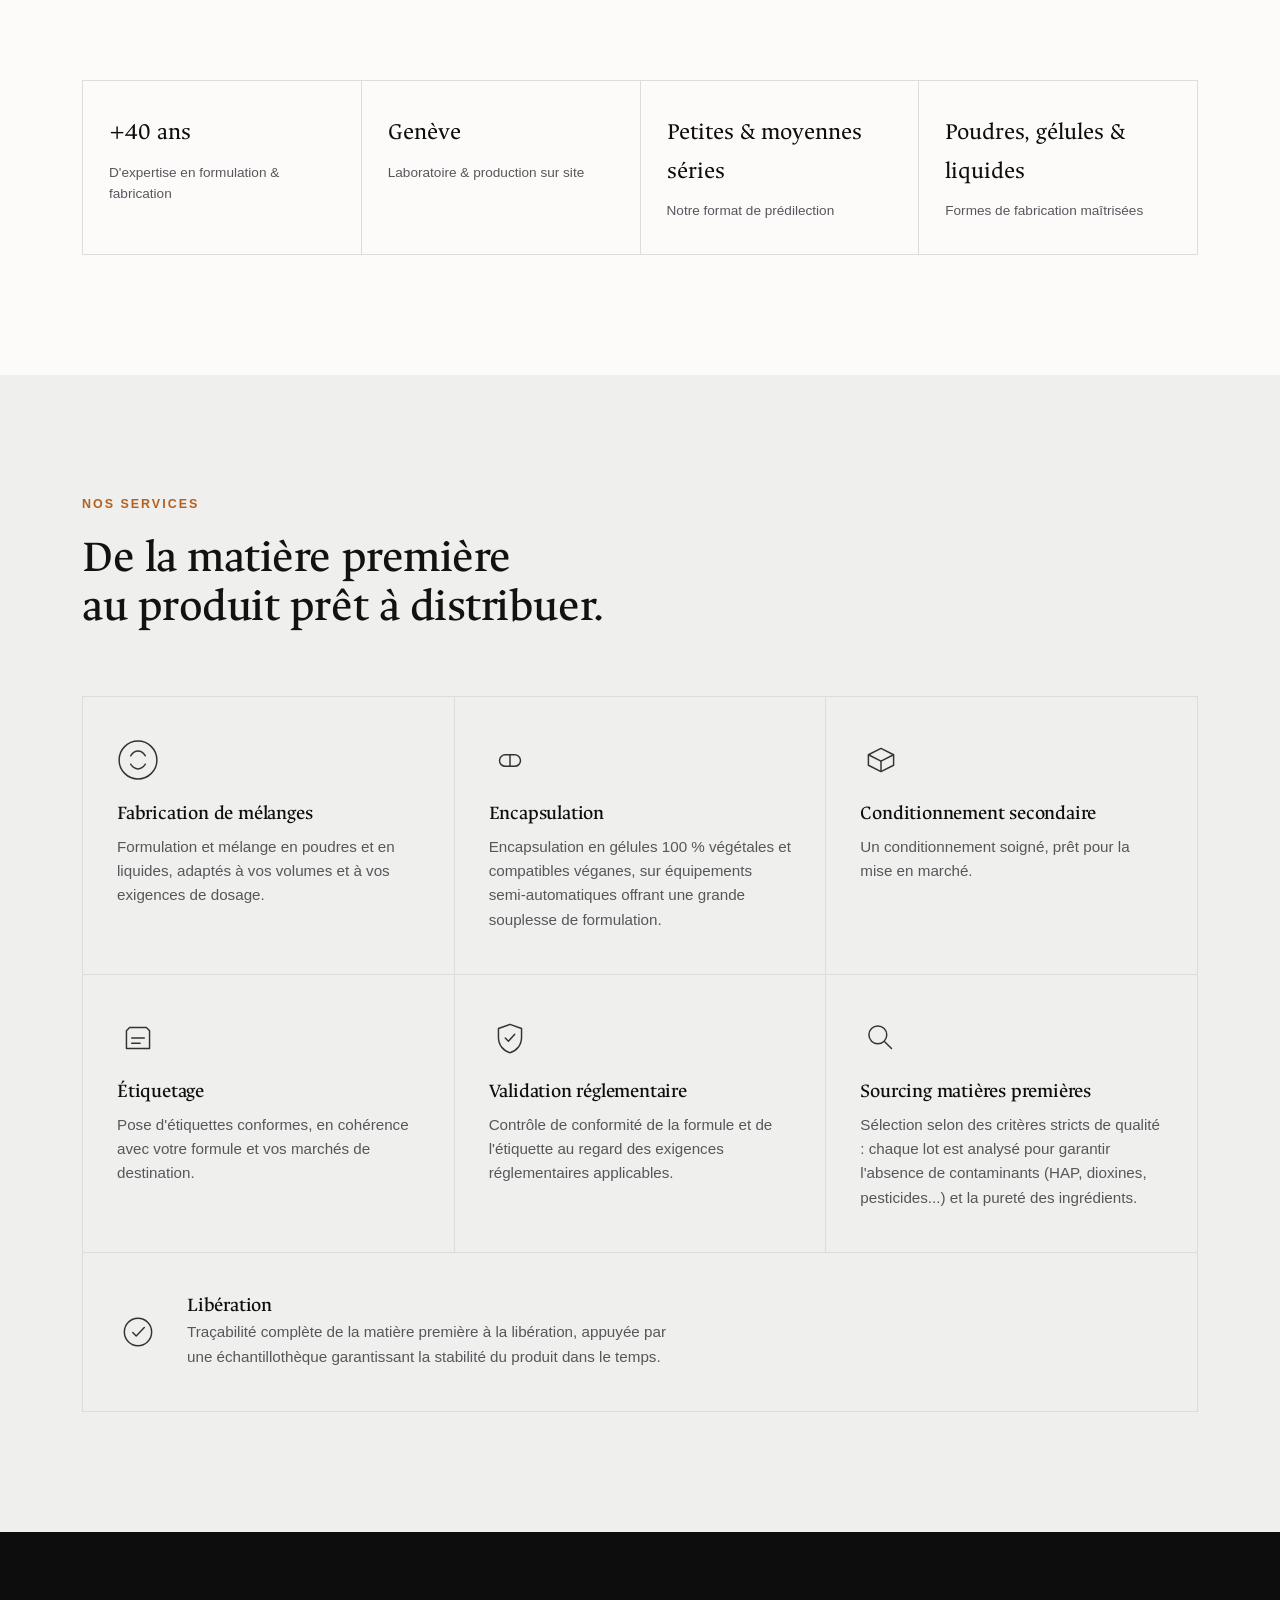
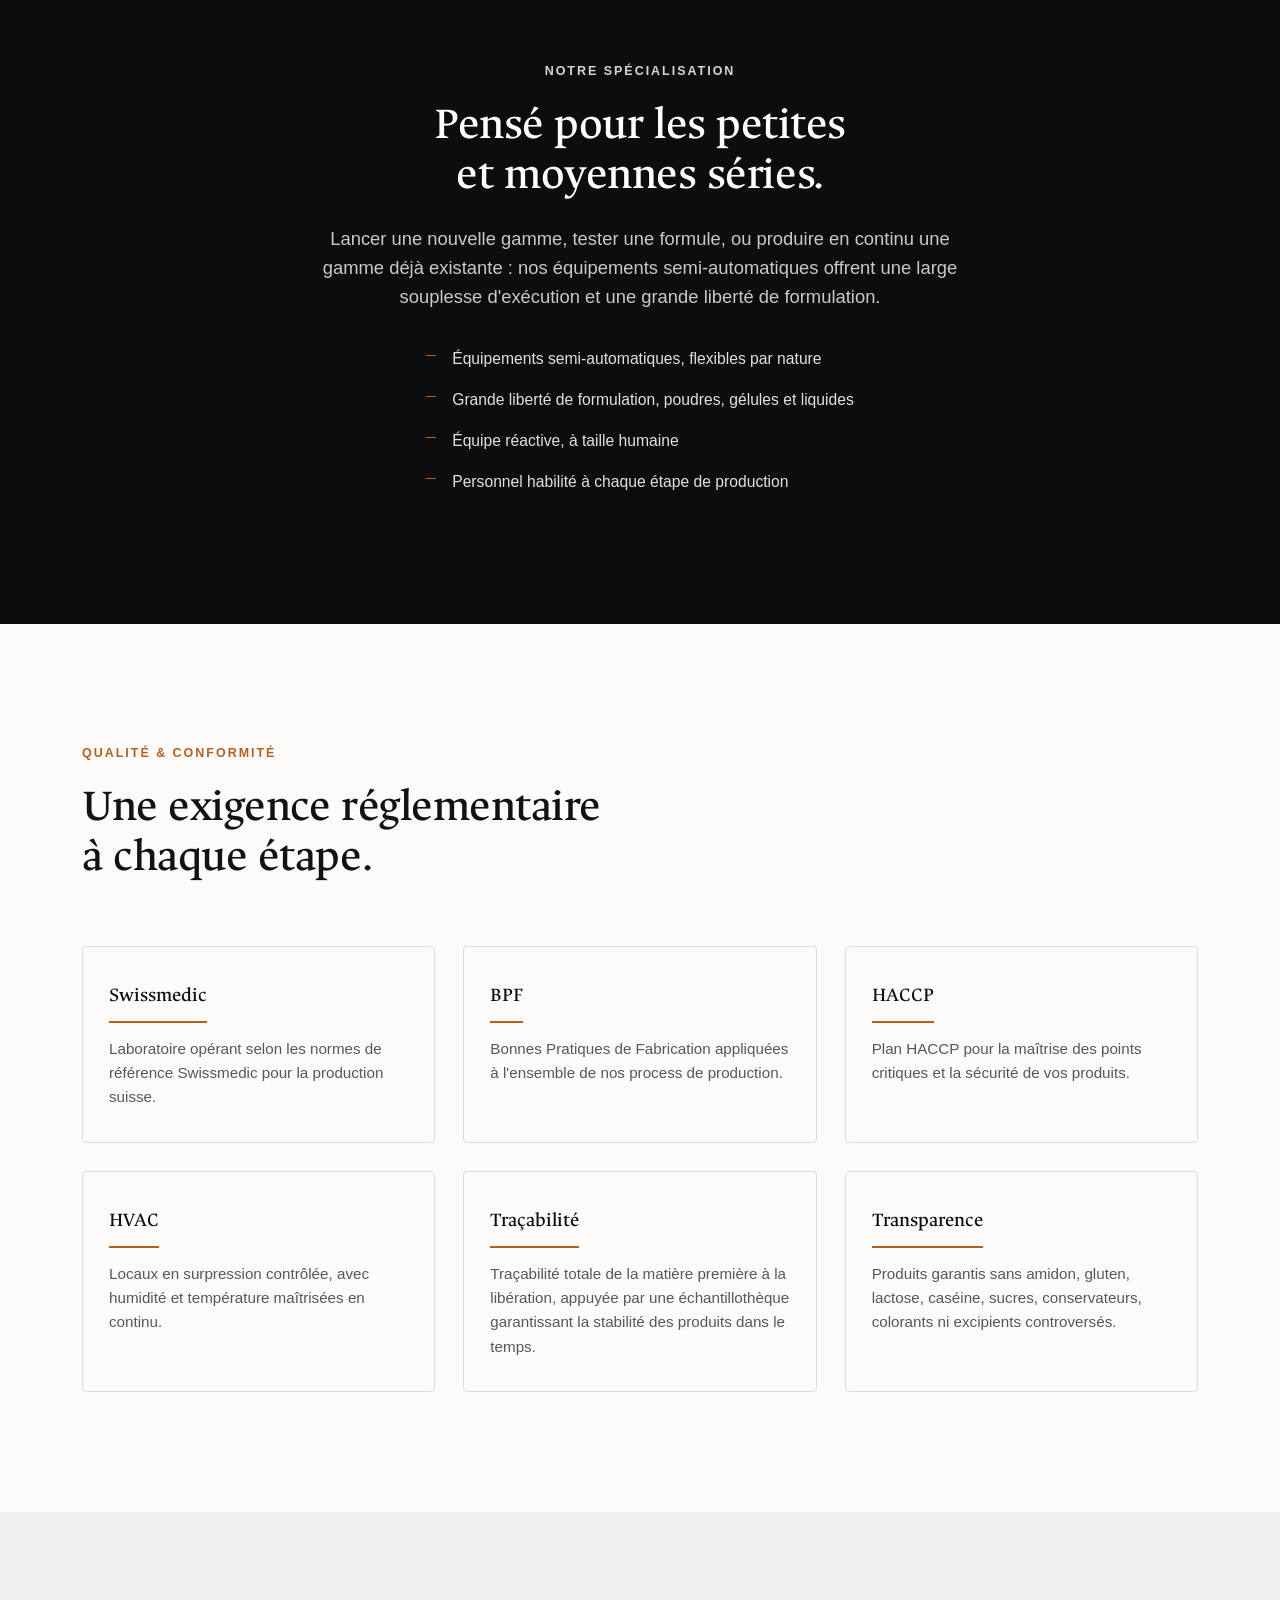
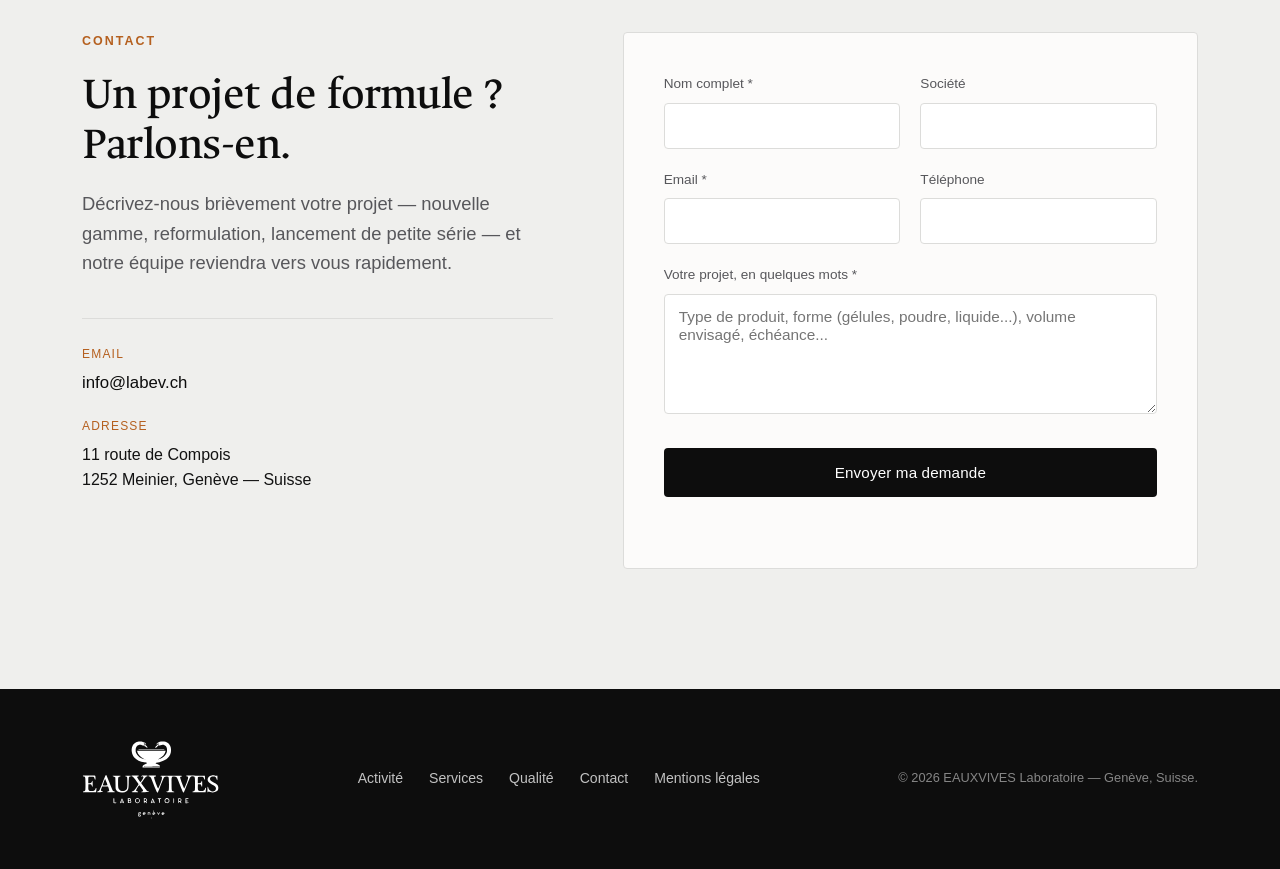
==== commit 871946b6: "Hero : ondes déplacées en haut à droite, visibles et sans collision Repositionne le foyer des ondes " ====
--- a/index.html
+++ b/index.html
@@ -46,23 +46,17 @@
     <div class="hero-bg" aria-hidden="true">
       <svg class="hero-waves" viewBox="0 0 1200 800" preserveAspectRatio="xMidYMax slice" xmlns="http://www.w3.org/2000/svg">
         <g class="ripples" fill="none">
-          <circle cx="1150" cy="900" r="30" style="opacity:0.360; stroke-width:1.3"/>
-          <circle cx="1150" cy="900" r="59" style="opacity:0.320; stroke-width:1.8"/>
-          <circle cx="1150" cy="900" r="88" style="opacity:0.280; stroke-width:1.8"/>
-          <circle cx="1150" cy="900" r="117" style="opacity:0.242; stroke-width:1.3"/>
-          <circle cx="1150" cy="900" r="146" style="opacity:0.204; stroke-width:1.8"/>
-          <circle cx="1150" cy="900" r="175" style="opacity:0.168; stroke-width:1.8"/>
-          <circle cx="1150" cy="900" r="204" style="opacity:0.133; stroke-width:1.3"/>
-          <circle cx="1150" cy="900" r="233" style="opacity:0.100; stroke-width:1.8"/>
-          <circle cx="1150" cy="900" r="262" style="opacity:0.069; stroke-width:1.8"/>
-          <circle cx="1150" cy="900" r="291" style="opacity:0.041; stroke-width:1.3"/>
-          <circle cx="1150" cy="900" r="320" style="opacity:0.020; stroke-width:1.8"/>
-        </g>
-        <g class="ripples ripples-small" fill="none">
-          <circle cx="150" cy="90" r="20" style="opacity:0.14; stroke-width:1.2"/>
-          <circle cx="150" cy="90" r="46" style="opacity:0.10; stroke-width:1.2"/>
-          <circle cx="150" cy="90" r="74" style="opacity:0.07; stroke-width:1.2"/>
-          <circle cx="150" cy="90" r="104" style="opacity:0.04; stroke-width:1.2"/>
+          <circle cx="1250" cy="170" r="25" style="opacity:0.360; stroke-width:1.3"/>
+          <circle cx="1250" cy="170" r="42" style="opacity:0.320; stroke-width:1.8"/>
+          <circle cx="1250" cy="170" r="59" style="opacity:0.280; stroke-width:1.8"/>
+          <circle cx="1250" cy="170" r="76" style="opacity:0.242; stroke-width:1.3"/>
+          <circle cx="1250" cy="170" r="93" style="opacity:0.204; stroke-width:1.8"/>
+          <circle cx="1250" cy="170" r="110" style="opacity:0.168; stroke-width:1.8"/>
+          <circle cx="1250" cy="170" r="127" style="opacity:0.133; stroke-width:1.3"/>
+          <circle cx="1250" cy="170" r="144" style="opacity:0.100; stroke-width:1.8"/>
+          <circle cx="1250" cy="170" r="161" style="opacity:0.069; stroke-width:1.8"/>
+          <circle cx="1250" cy="170" r="178" style="opacity:0.041; stroke-width:1.3"/>
+          <circle cx="1250" cy="170" r="195" style="opacity:0.020; stroke-width:1.8"/>
         </g>
       </svg>
     </div>
--- a/css/style.css
+++ b/css/style.css
@@ -206,7 +206,6 @@
 .hero-bg { position: absolute; inset: 0; z-index: 0; overflow: hidden; }
 .hero-waves { width: 100%; height: 100%; }
 .ripples circle { stroke: var(--aqua-300); }
-.ripples-small circle { stroke: var(--aqua-300); }
 
 .hero .hero-inner { position: relative; z-index: 1; padding-top: 140px; }
 
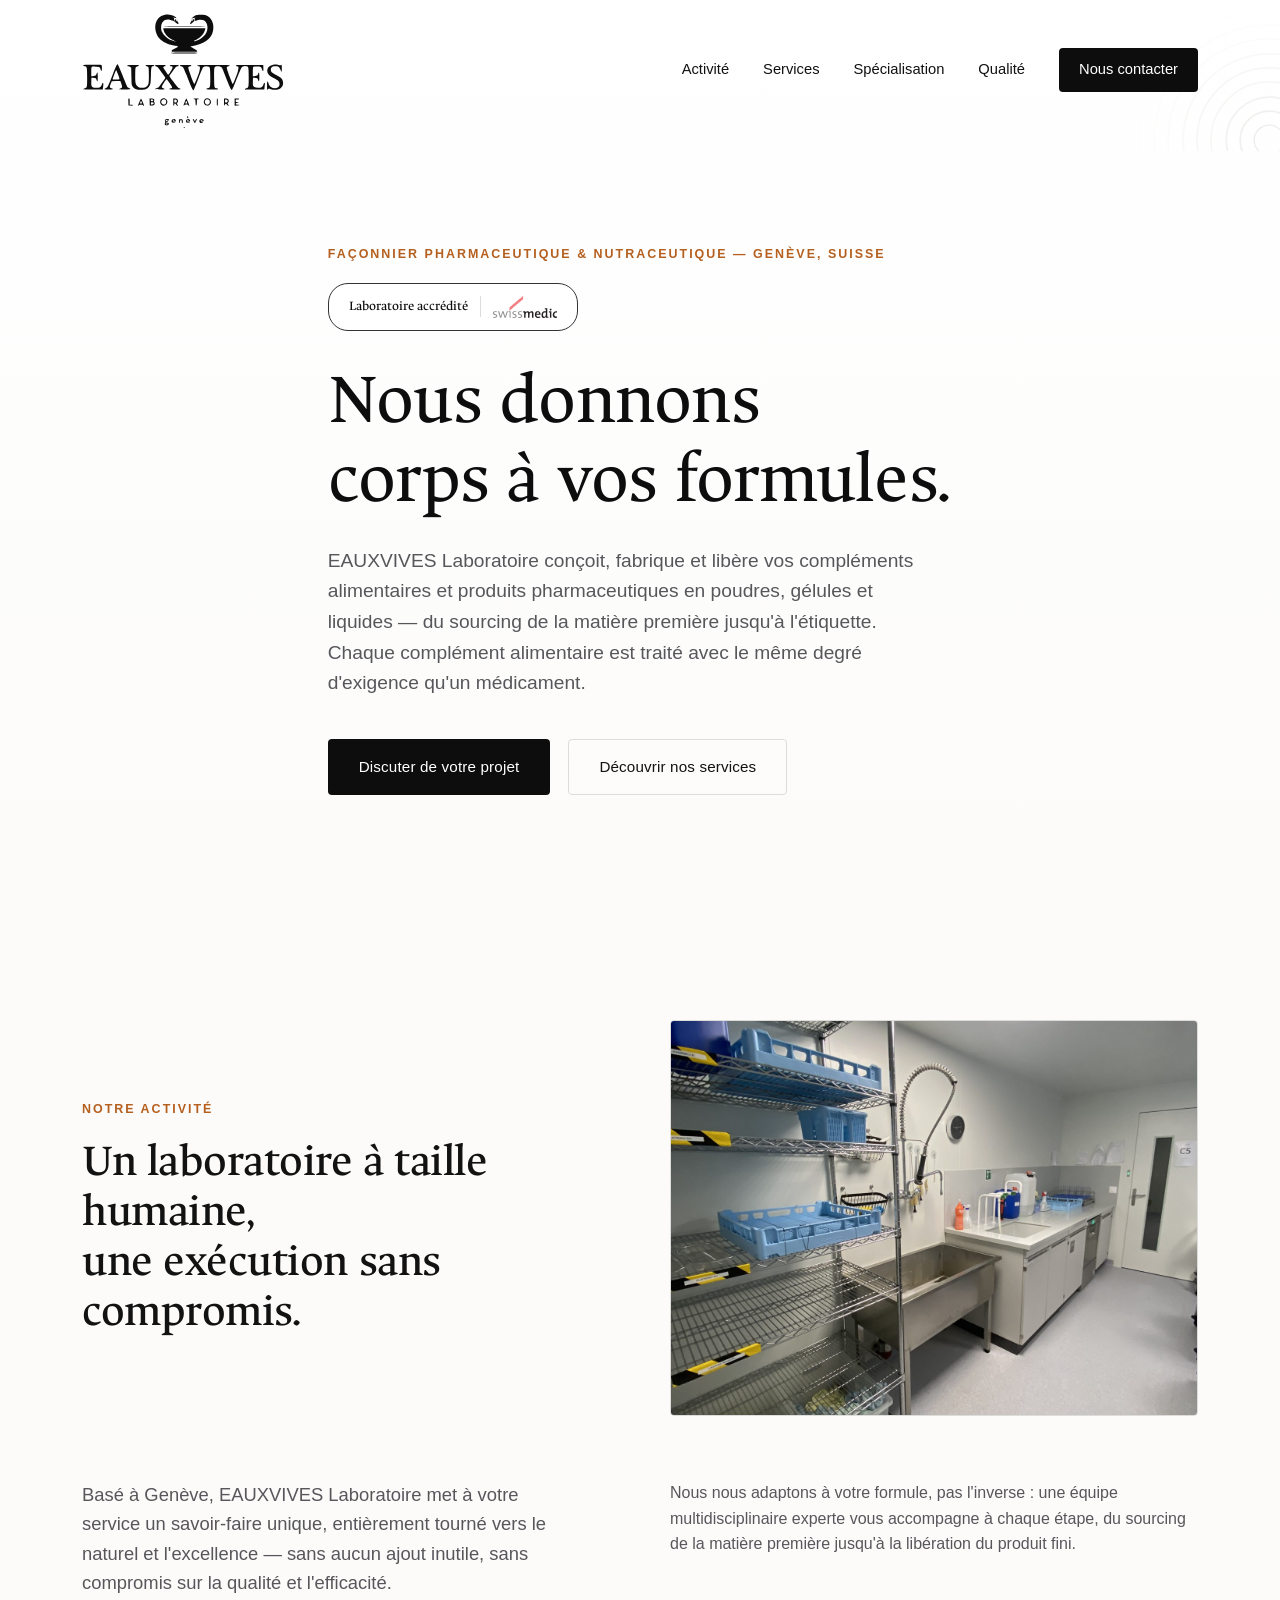
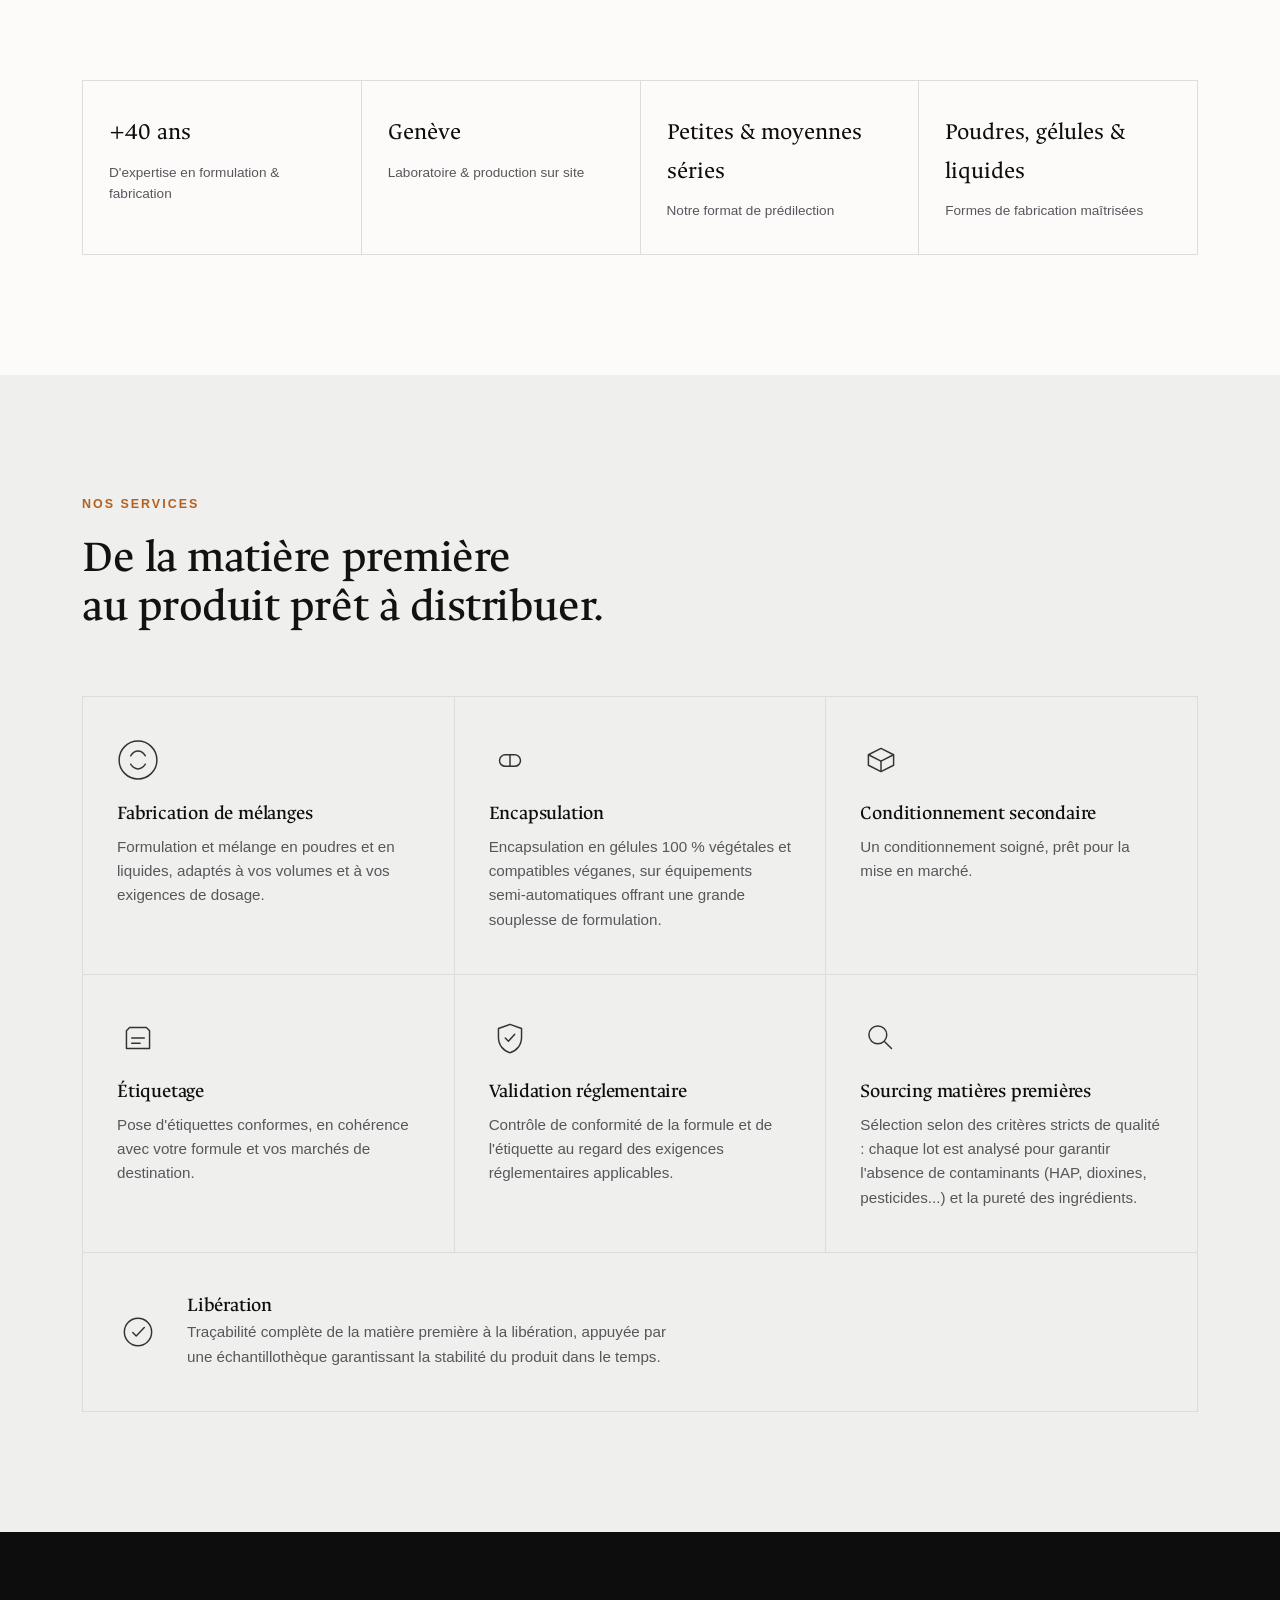
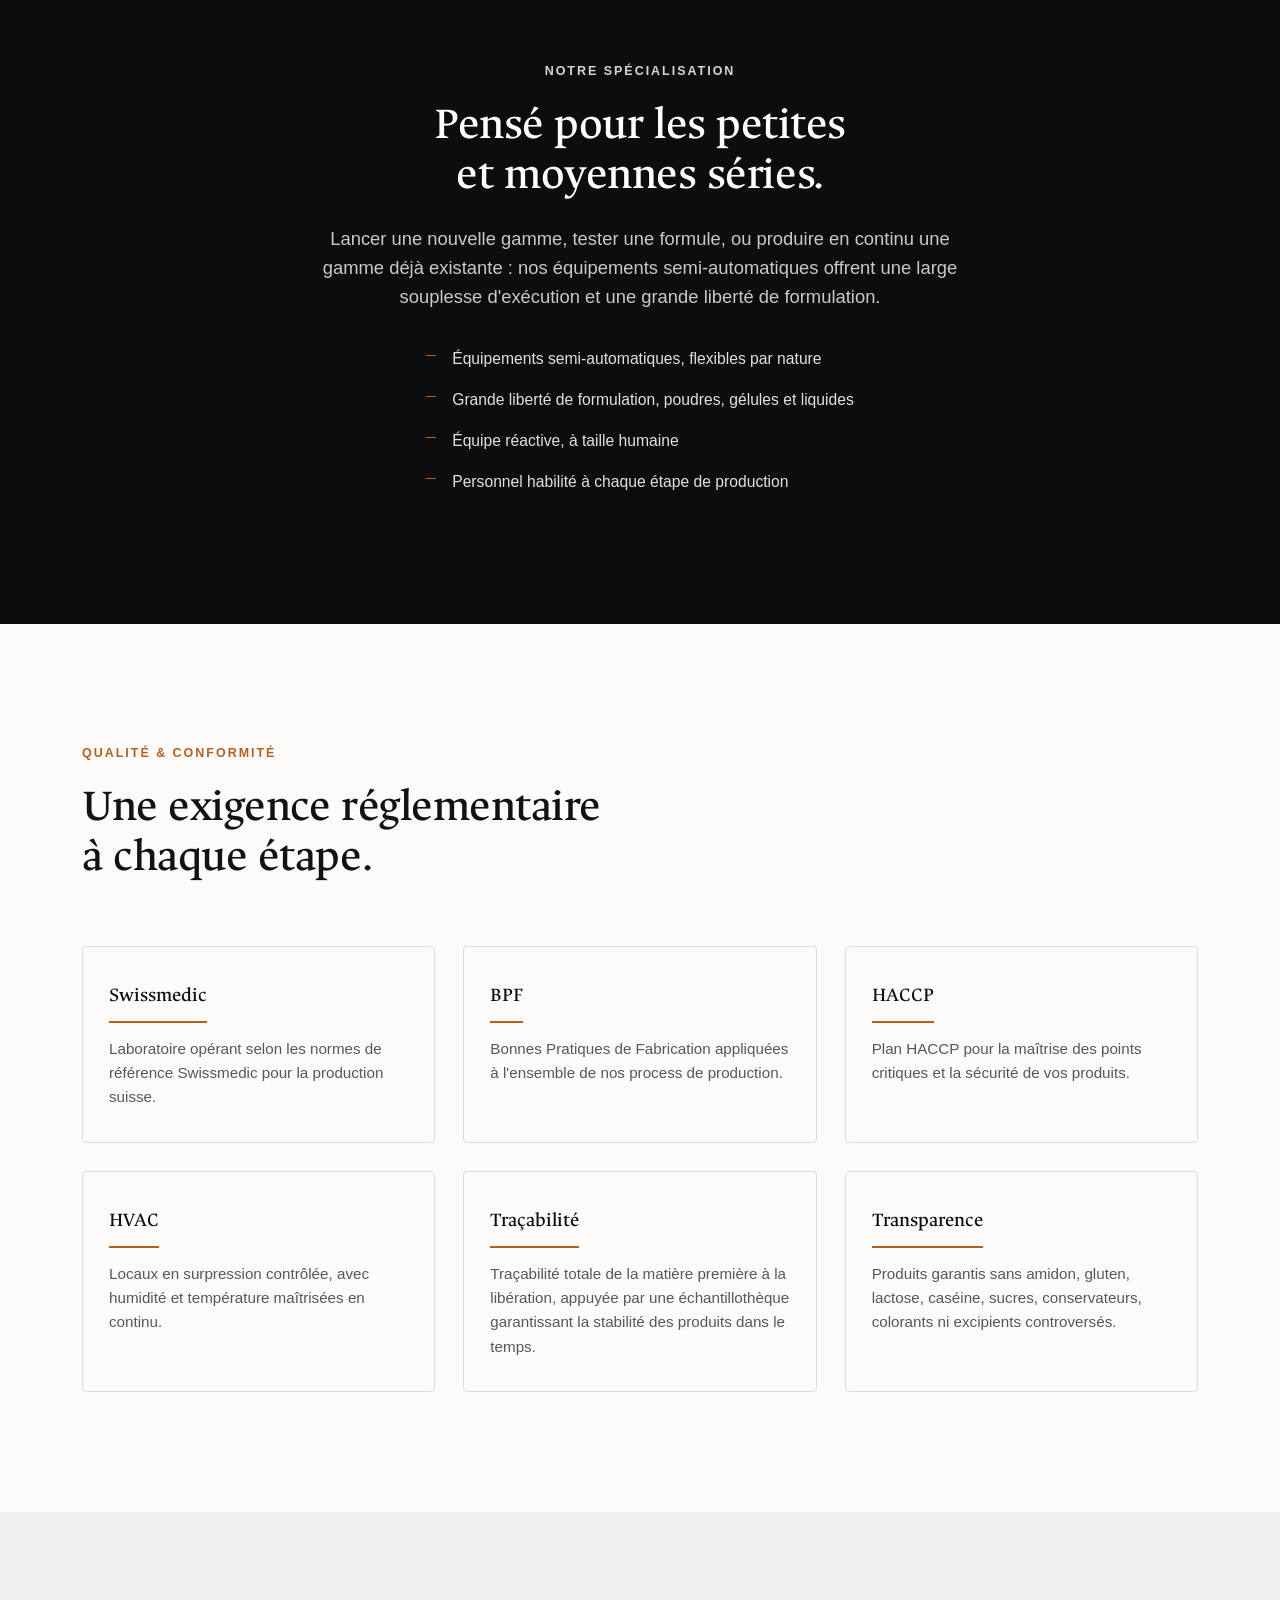
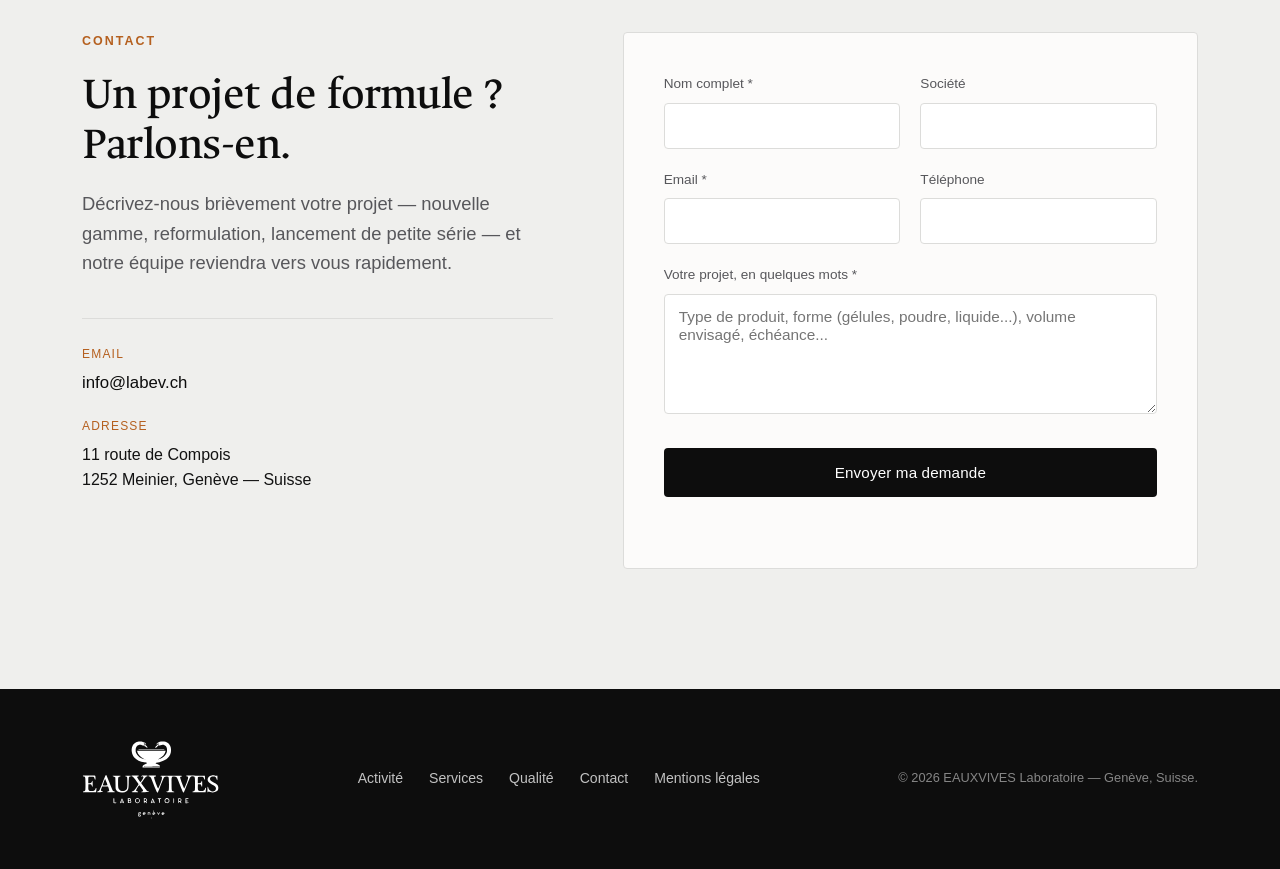
==== commit d62cad3b: "Hero : ondes fixées dans le coin (CSS), visibles sur toutes les largeurs Root cause du "je ne les vo" ====
--- a/index.html
+++ b/index.html
@@ -44,19 +44,17 @@
   <!-- HERO -->
   <section class="hero" id="top">
     <div class="hero-bg" aria-hidden="true">
-      <svg class="hero-waves" viewBox="0 0 1200 800" preserveAspectRatio="xMidYMax slice" xmlns="http://www.w3.org/2000/svg">
-        <g class="ripples" fill="none">
-          <circle cx="1250" cy="170" r="25" style="opacity:0.360; stroke-width:1.3"/>
-          <circle cx="1250" cy="170" r="42" style="opacity:0.320; stroke-width:1.8"/>
-          <circle cx="1250" cy="170" r="59" style="opacity:0.280; stroke-width:1.8"/>
-          <circle cx="1250" cy="170" r="76" style="opacity:0.242; stroke-width:1.3"/>
-          <circle cx="1250" cy="170" r="93" style="opacity:0.204; stroke-width:1.8"/>
-          <circle cx="1250" cy="170" r="110" style="opacity:0.168; stroke-width:1.8"/>
-          <circle cx="1250" cy="170" r="127" style="opacity:0.133; stroke-width:1.3"/>
-          <circle cx="1250" cy="170" r="144" style="opacity:0.100; stroke-width:1.8"/>
-          <circle cx="1250" cy="170" r="161" style="opacity:0.069; stroke-width:1.8"/>
-          <circle cx="1250" cy="170" r="178" style="opacity:0.041; stroke-width:1.3"/>
-          <circle cx="1250" cy="170" r="195" style="opacity:0.020; stroke-width:1.8"/>
+      <svg class="hero-ripples" viewBox="0 0 260 140" xmlns="http://www.w3.org/2000/svg">
+        <g fill="none">
+          <circle cx="250" cy="130" r="14" style="opacity:0.430; stroke-width:1.2"/>
+          <circle cx="250" cy="130" r="27" style="opacity:0.371; stroke-width:1.6"/>
+          <circle cx="250" cy="130" r="40" style="opacity:0.313; stroke-width:1.6"/>
+          <circle cx="250" cy="130" r="54" style="opacity:0.258; stroke-width:1.2"/>
+          <circle cx="250" cy="130" r="67" style="opacity:0.204; stroke-width:1.6"/>
+          <circle cx="250" cy="130" r="80" style="opacity:0.153; stroke-width:1.6"/>
+          <circle cx="250" cy="130" r="94" style="opacity:0.106; stroke-width:1.2"/>
+          <circle cx="250" cy="130" r="107" style="opacity:0.063; stroke-width:1.6"/>
+          <circle cx="250" cy="130" r="120" style="opacity:0.030; stroke-width:1.6"/>
         </g>
       </svg>
     </div>
--- a/css/style.css
+++ b/css/style.css
@@ -203,9 +203,15 @@
   align-items: center;
   background: linear-gradient(180deg, #ffffff 0%, var(--paper) 100%);
 }
-.hero-bg { position: absolute; inset: 0; z-index: 0; overflow: hidden; }
-.hero-waves { width: 100%; height: 100%; }
-.ripples circle { stroke: var(--aqua-300); }
+.hero-bg { position: absolute; inset: 0; z-index: 0; overflow: hidden; pointer-events: none; }
+.hero-ripples {
+  position: absolute;
+  top: 0;
+  right: 0;
+  width: 280px;
+  height: 151px;
+}
+.hero-ripples circle { stroke: var(--aqua-300); }
 
 .hero .hero-inner { position: relative; z-index: 1; padding-top: 140px; }
 
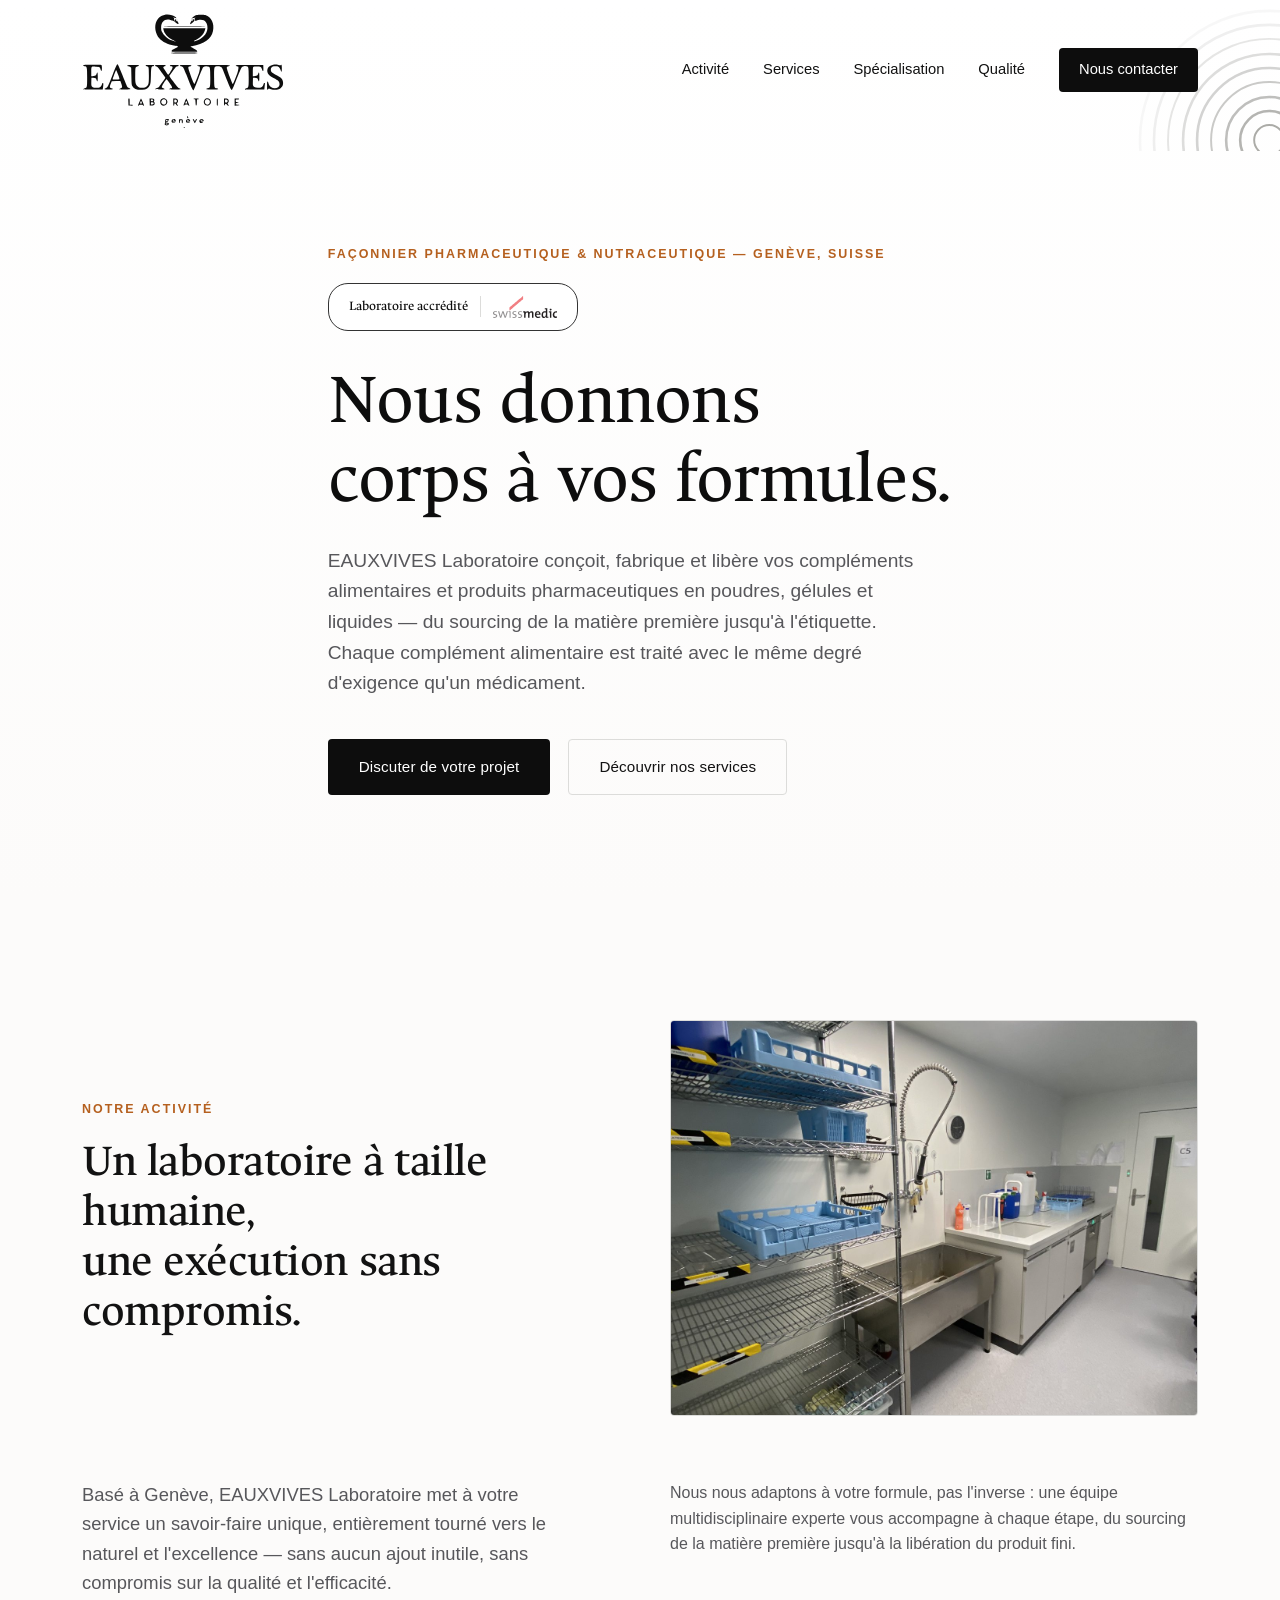
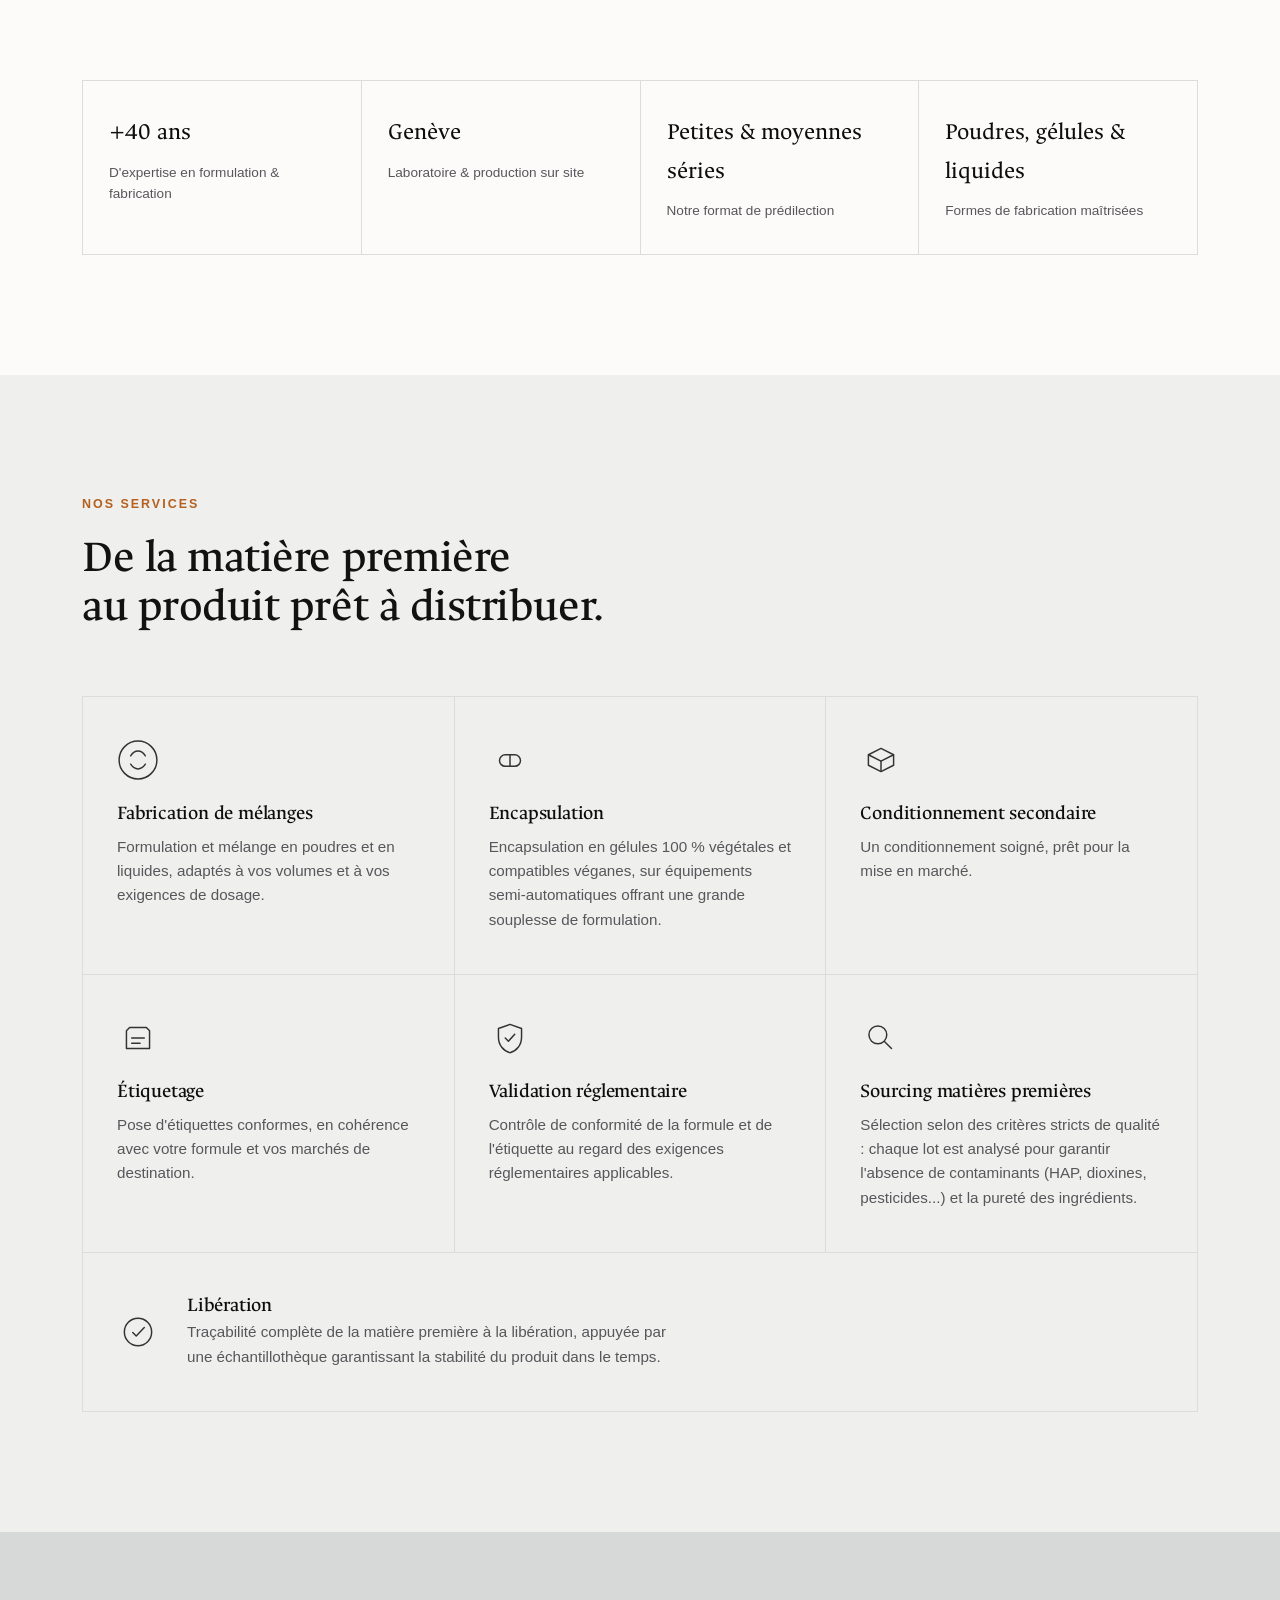
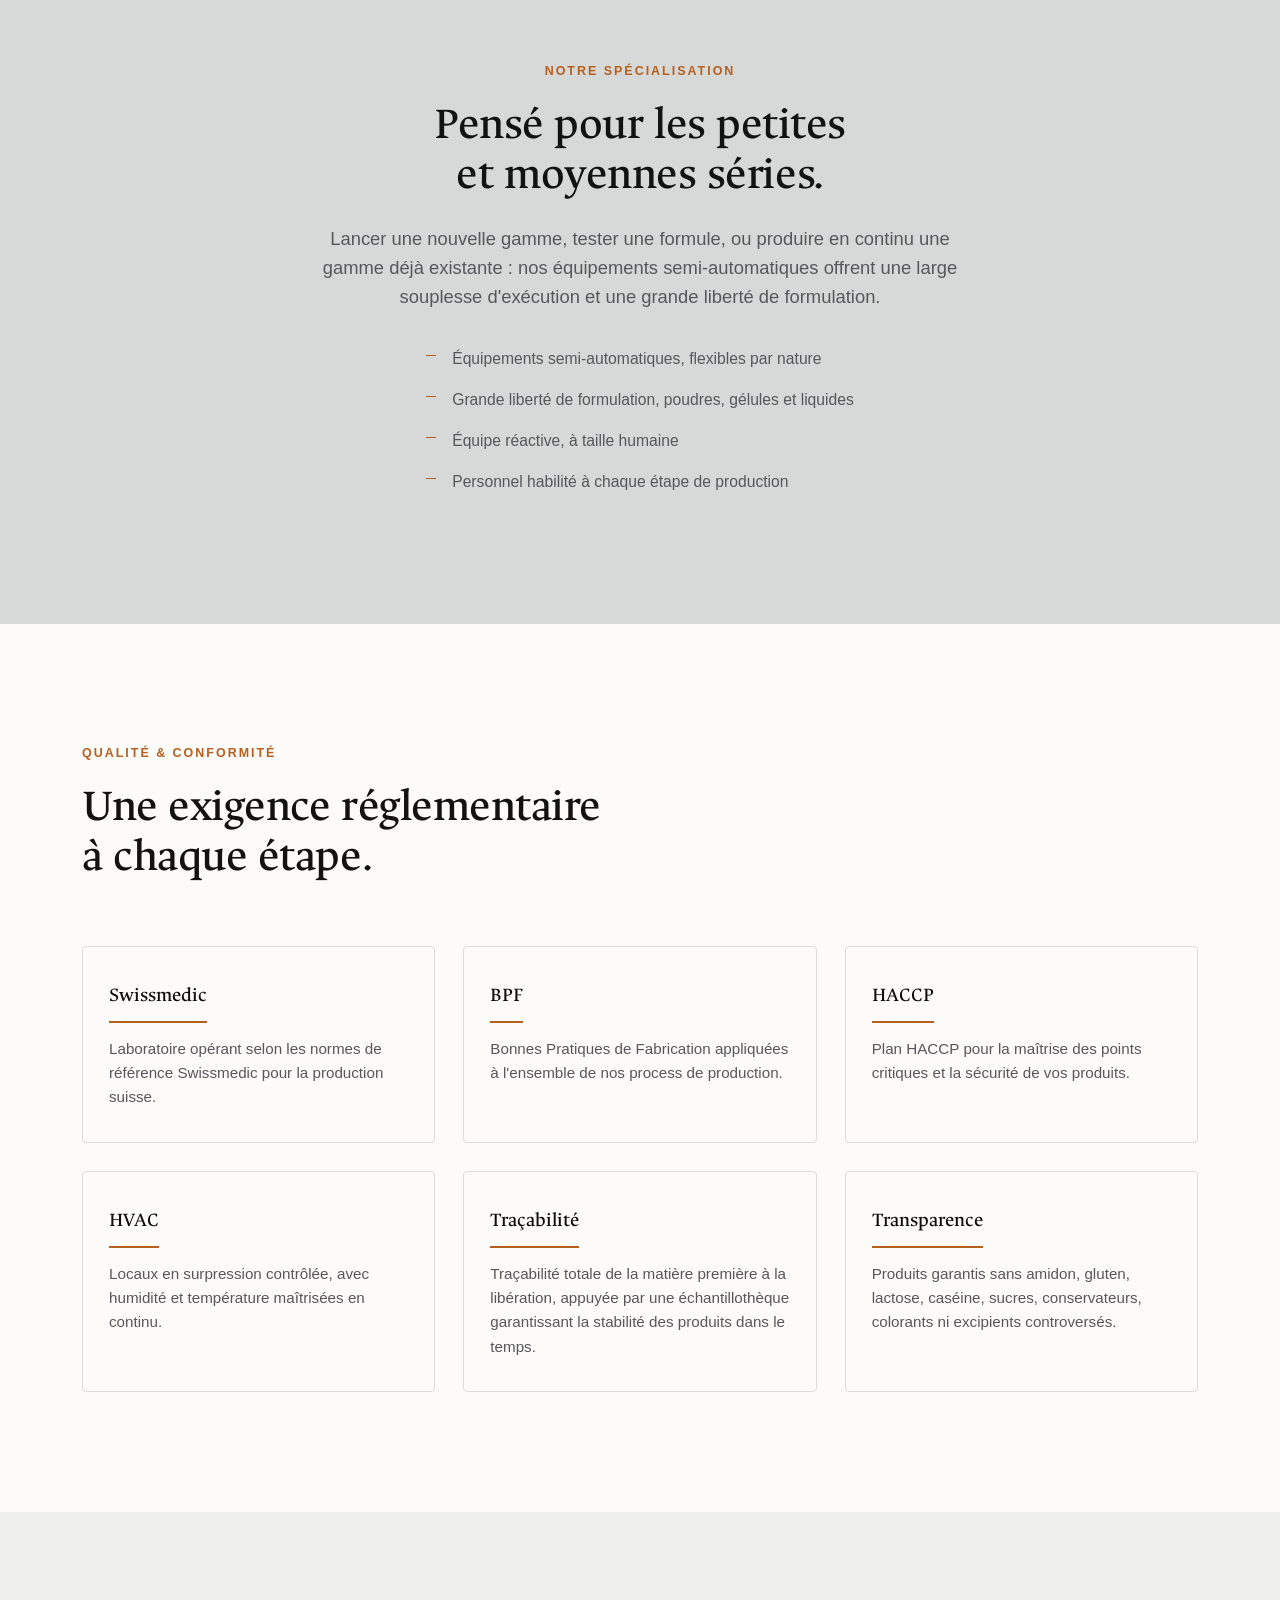
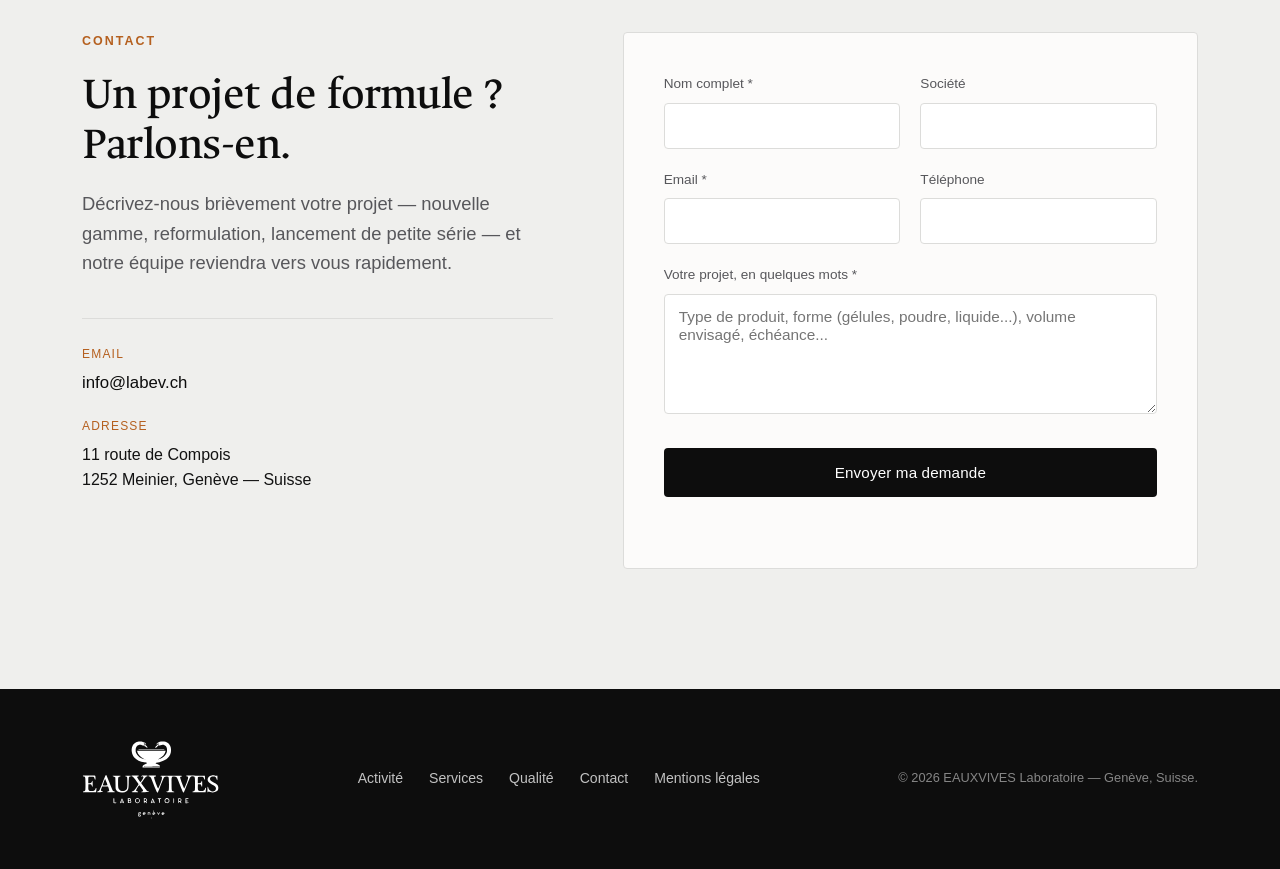
==== commit c6fac913: "Ondes beaucoup plus contrastées + fond #D7D9D8 pour la section Spécialisation - Ondes du hero : coul" ====
--- a/index.html
+++ b/index.html
@@ -46,15 +46,15 @@
     <div class="hero-bg" aria-hidden="true">
       <svg class="hero-ripples" viewBox="0 0 260 140" xmlns="http://www.w3.org/2000/svg">
         <g fill="none">
-          <circle cx="250" cy="130" r="14" style="opacity:0.430; stroke-width:1.2"/>
-          <circle cx="250" cy="130" r="27" style="opacity:0.371; stroke-width:1.6"/>
-          <circle cx="250" cy="130" r="40" style="opacity:0.313; stroke-width:1.6"/>
-          <circle cx="250" cy="130" r="54" style="opacity:0.258; stroke-width:1.2"/>
-          <circle cx="250" cy="130" r="67" style="opacity:0.204; stroke-width:1.6"/>
-          <circle cx="250" cy="130" r="80" style="opacity:0.153; stroke-width:1.6"/>
-          <circle cx="250" cy="130" r="94" style="opacity:0.106; stroke-width:1.2"/>
-          <circle cx="250" cy="130" r="107" style="opacity:0.063; stroke-width:1.6"/>
-          <circle cx="250" cy="130" r="120" style="opacity:0.030; stroke-width:1.6"/>
+          <circle cx="250" cy="130" r="14" style="opacity:0.830; stroke-width:1.8"/>
+          <circle cx="250" cy="130" r="27" style="opacity:0.728; stroke-width:2.4"/>
+          <circle cx="250" cy="130" r="40" style="opacity:0.627; stroke-width:2.4"/>
+          <circle cx="250" cy="130" r="54" style="opacity:0.527; stroke-width:1.8"/>
+          <circle cx="250" cy="130" r="67" style="opacity:0.430; stroke-width:2.4"/>
+          <circle cx="250" cy="130" r="80" style="opacity:0.335; stroke-width:2.4"/>
+          <circle cx="250" cy="130" r="94" style="opacity:0.243; stroke-width:1.8"/>
+          <circle cx="250" cy="130" r="107" style="opacity:0.156; stroke-width:2.4"/>
+          <circle cx="250" cy="130" r="120" style="opacity:0.080; stroke-width:2.4"/>
         </g>
       </svg>
     </div>
--- a/css/style.css
+++ b/css/style.css
@@ -82,14 +82,14 @@
   font-weight: 600;
   margin: 0 0 18px;
 }
-.eyebrow-light { color: var(--aqua-300); }
+.eyebrow-light { color: var(--gold-500); }
 
 .lede {
   font-size: 1.15rem;
   color: var(--ink-soft);
   max-width: 46ch;
 }
-.lede-light { color: rgba(255,255,255,0.78); }
+.lede-light { color: var(--ink-soft); }
 
 /* ---------- Buttons ---------- */
 .btn {
@@ -211,7 +211,7 @@
   width: 280px;
   height: 151px;
 }
-.hero-ripples circle { stroke: var(--aqua-300); }
+.hero-ripples circle { stroke: var(--aqua-500); }
 
 .hero .hero-inner { position: relative; z-index: 1; padding-top: 140px; }
 
@@ -326,10 +326,10 @@
 .offer-card:last-child h3 { grid-column: 2; grid-row: 1; margin-bottom: 4px; }
 .offer-card:last-child p { grid-column: 2; grid-row: 2; max-width: 60ch; }
 
-/* ---------- Specialisation (dark split) ---------- */
+/* ---------- Specialisation ---------- */
 .section-dark {
-  background: var(--teal-900);
-  color: #fff;
+  background: #D7D9D8;
+  color: var(--ink);
   padding: 130px 0;
 }
 .split-feature {
@@ -338,7 +338,7 @@
 }
 .split-feature-text { max-width: 640px; text-align: center; }
 .split-feature-text .eyebrow { display: block; text-align: center; }
-.split-feature-text h2 { color: #fff; margin-bottom: 24px; }
+.split-feature-text h2 { color: var(--ink); margin-bottom: 24px; }
 .split-feature-text .lede { max-width: none; margin: 0 auto; }
 .feature-list {
   list-style: none;
@@ -352,7 +352,7 @@
   position: relative;
   padding-left: 26px;
   font-size: 0.98rem;
-  color: rgba(255,255,255,0.88);
+  color: var(--ink-soft);
 }
 .feature-list li::before {
   content: "";
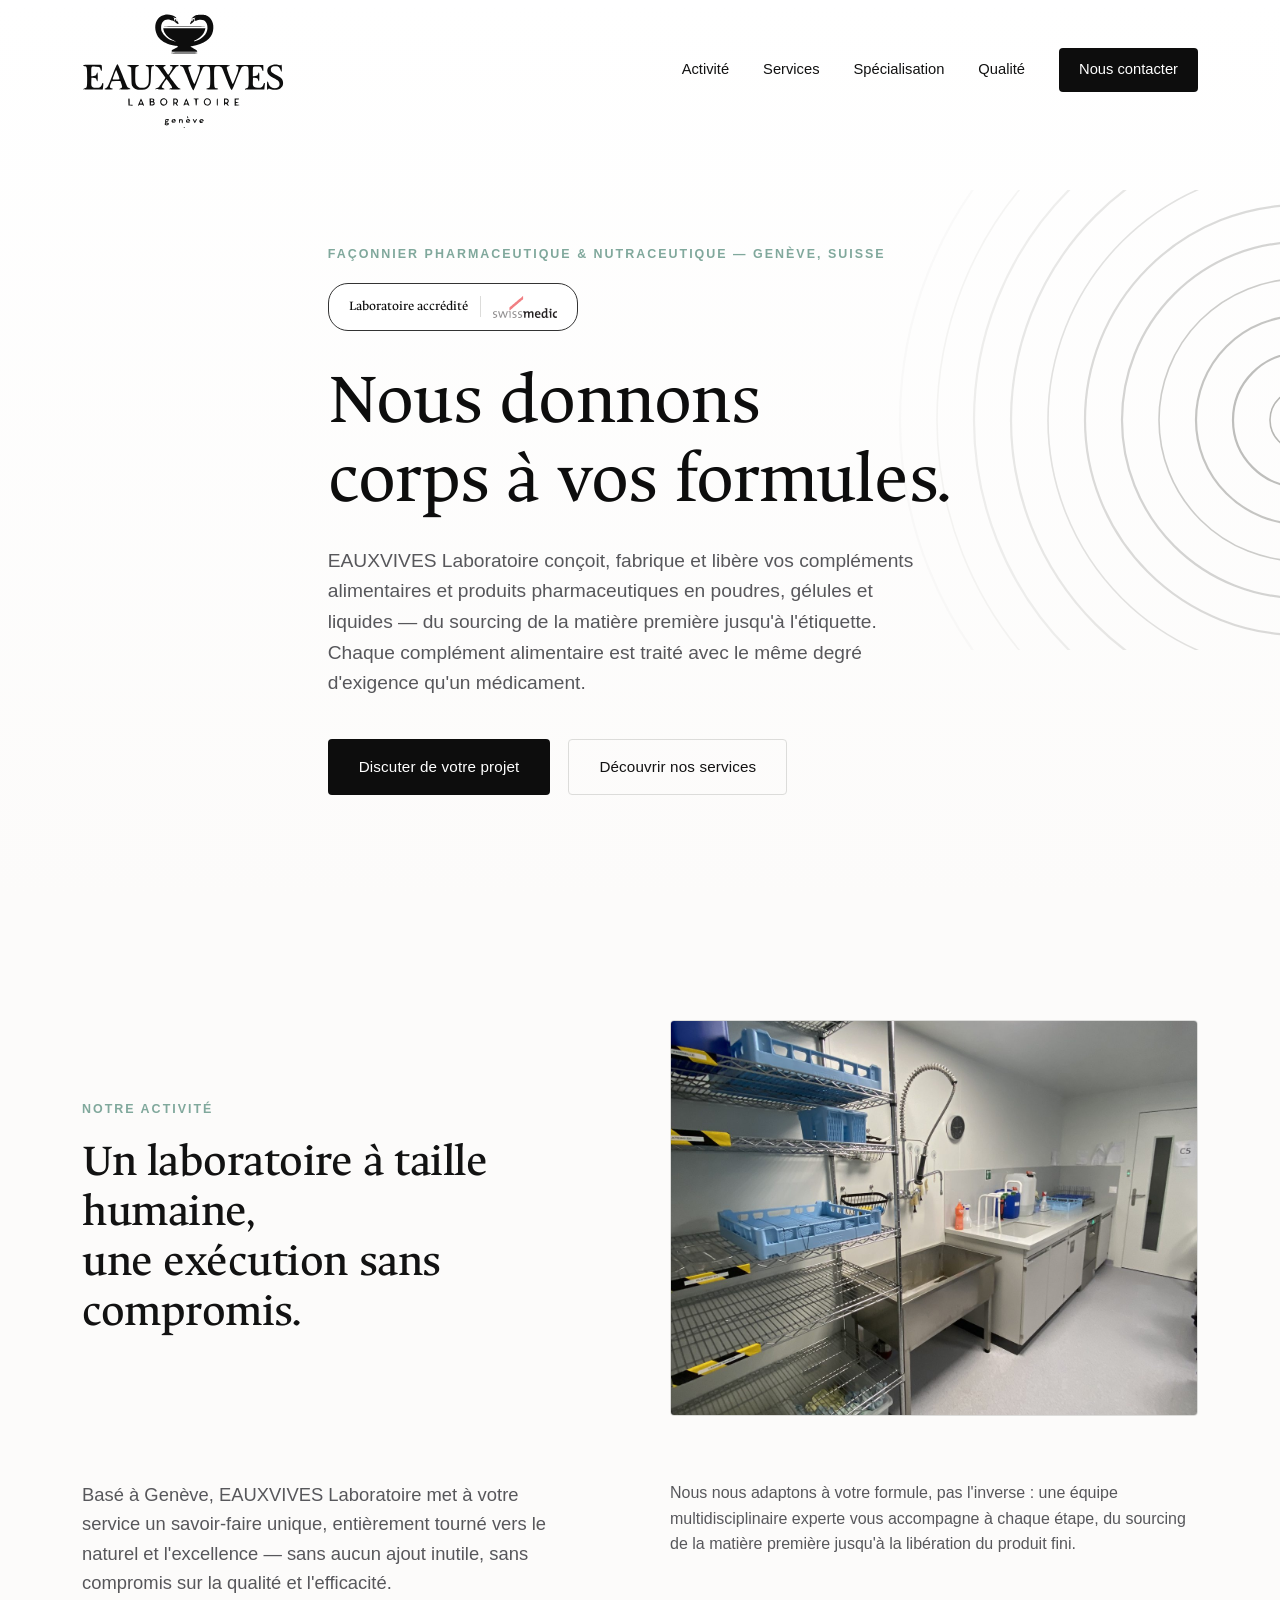
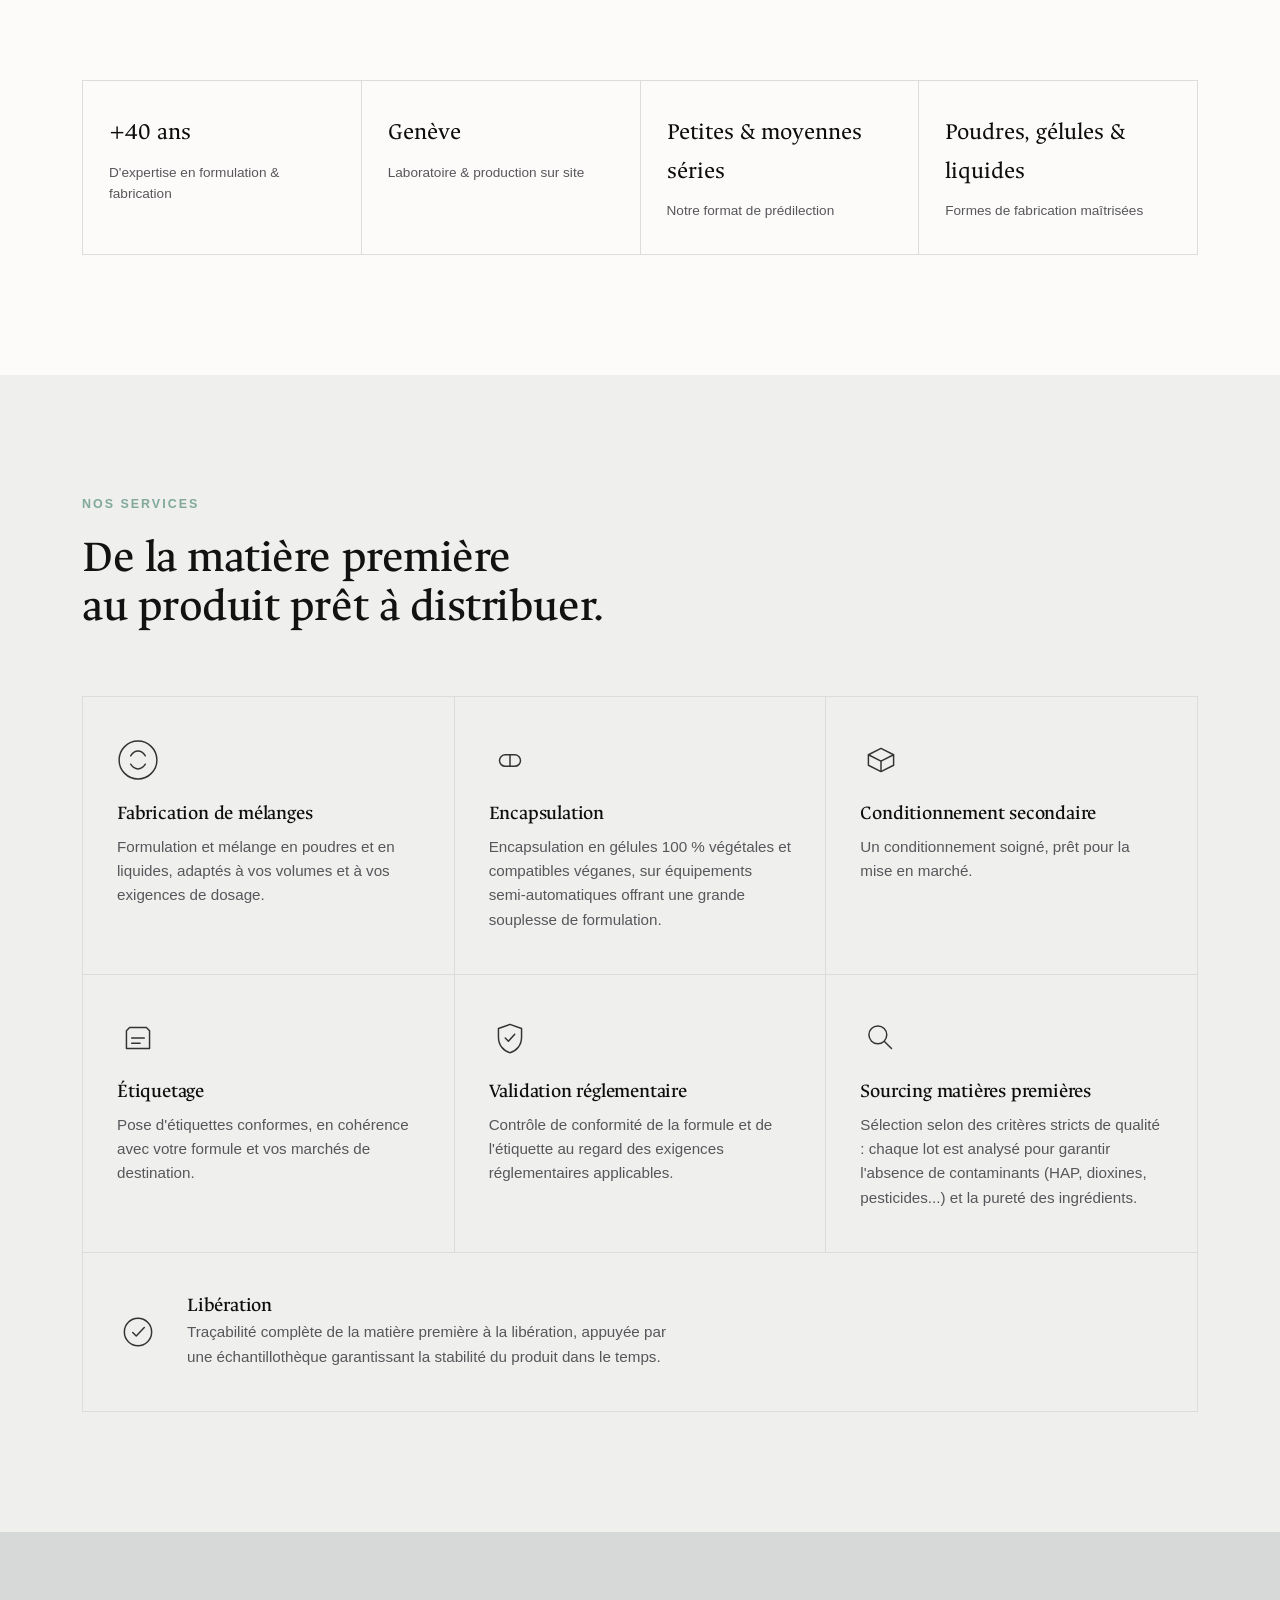
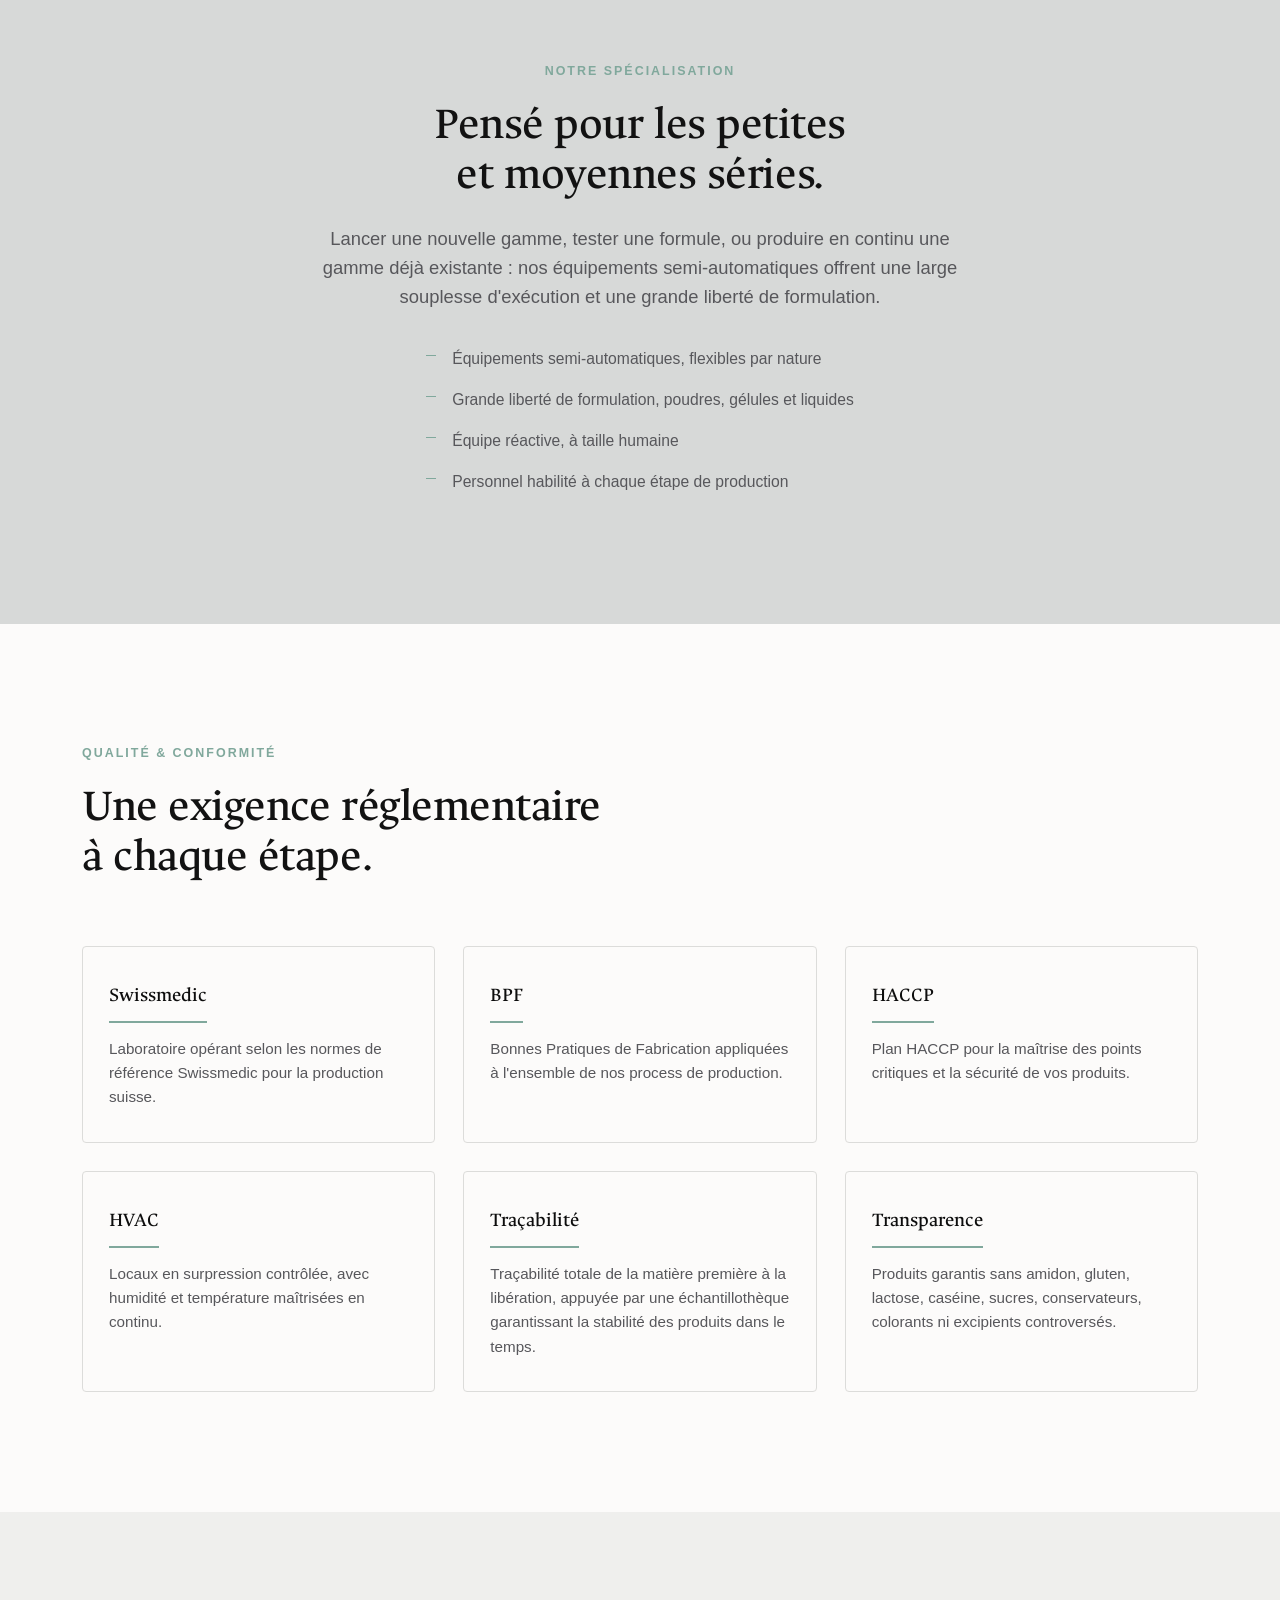
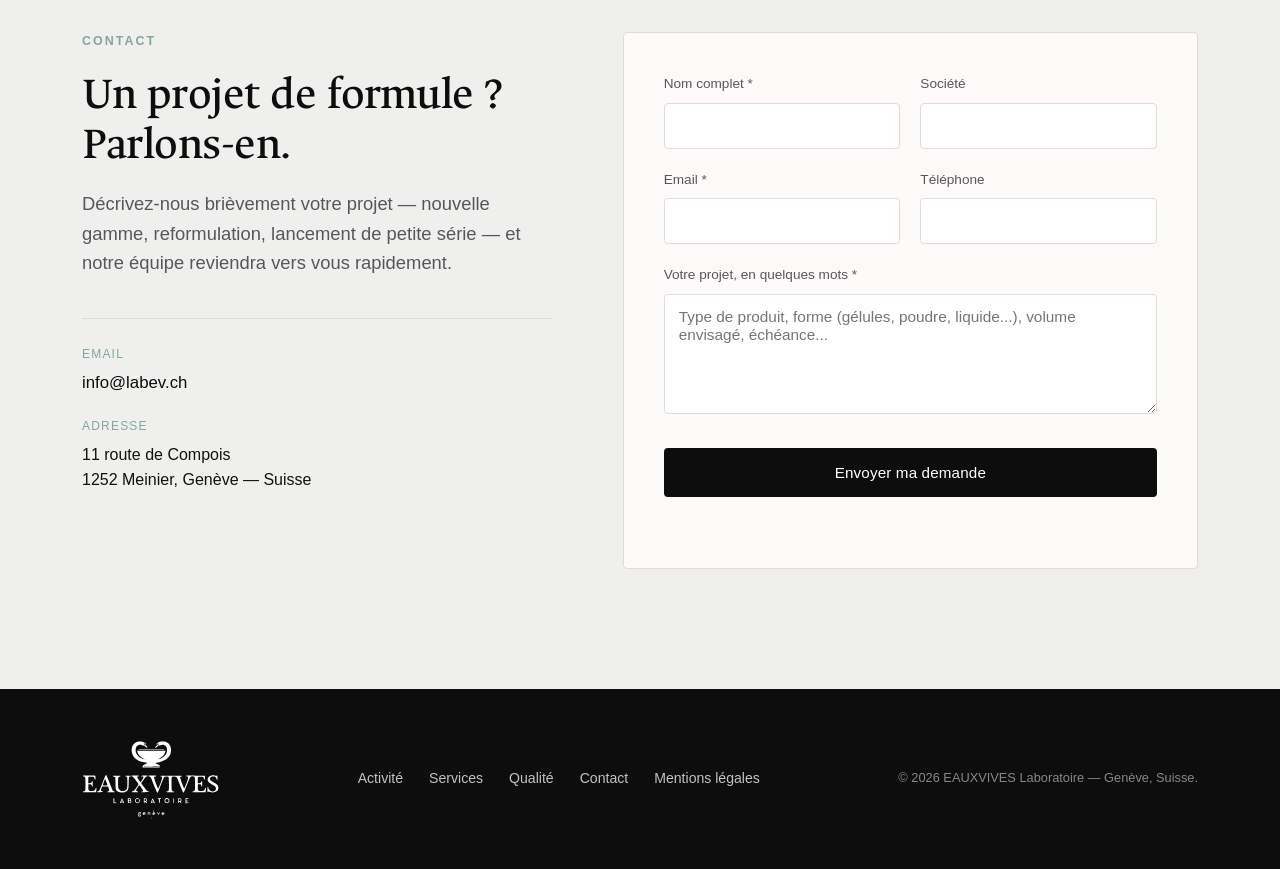
==== commit 5ca0dd31: "Hero : ondes repositionnées autour du titre "Nous donnons corps à vos formules" Agrandit le motif (4" ====
--- a/index.html
+++ b/index.html
@@ -44,17 +44,19 @@
   <!-- HERO -->
   <section class="hero" id="top">
     <div class="hero-bg" aria-hidden="true">
-      <svg class="hero-ripples" viewBox="0 0 260 140" xmlns="http://www.w3.org/2000/svg">
+      <svg class="hero-ripples" viewBox="0 0 460 460" xmlns="http://www.w3.org/2000/svg">
         <g fill="none">
-          <circle cx="250" cy="130" r="14" style="opacity:0.830; stroke-width:1.8"/>
-          <circle cx="250" cy="130" r="27" style="opacity:0.728; stroke-width:2.4"/>
-          <circle cx="250" cy="130" r="40" style="opacity:0.627; stroke-width:2.4"/>
-          <circle cx="250" cy="130" r="54" style="opacity:0.527; stroke-width:1.8"/>
-          <circle cx="250" cy="130" r="67" style="opacity:0.430; stroke-width:2.4"/>
-          <circle cx="250" cy="130" r="80" style="opacity:0.335; stroke-width:2.4"/>
-          <circle cx="250" cy="130" r="94" style="opacity:0.243; stroke-width:1.8"/>
-          <circle cx="250" cy="130" r="107" style="opacity:0.156; stroke-width:2.4"/>
-          <circle cx="250" cy="130" r="120" style="opacity:0.080; stroke-width:2.4"/>
+          <circle cx="440" cy="230" r="30" style="opacity:0.700; stroke-width:1.6"/>
+          <circle cx="440" cy="230" r="67" style="opacity:0.629; stroke-width:2.2"/>
+          <circle cx="440" cy="230" r="104" style="opacity:0.559; stroke-width:2.2"/>
+          <circle cx="440" cy="230" r="141" style="opacity:0.489; stroke-width:1.6"/>
+          <circle cx="440" cy="230" r="178" style="opacity:0.421; stroke-width:2.2"/>
+          <circle cx="440" cy="230" r="215" style="opacity:0.353; stroke-width:2.2"/>
+          <circle cx="440" cy="230" r="252" style="opacity:0.287; stroke-width:1.6"/>
+          <circle cx="440" cy="230" r="289" style="opacity:0.223; stroke-width:2.2"/>
+          <circle cx="440" cy="230" r="326" style="opacity:0.161; stroke-width:2.2"/>
+          <circle cx="440" cy="230" r="363" style="opacity:0.102; stroke-width:1.6"/>
+          <circle cx="440" cy="230" r="400" style="opacity:0.050; stroke-width:2.2"/>
         </g>
       </svg>
     </div>
--- a/css/style.css
+++ b/css/style.css
@@ -14,7 +14,7 @@
   --teal-700: #333333;
   --aqua-500: #9a9a96;
   --aqua-300: #d6d6d2;
-  --gold-500: #b5601f;
+  --accent-500: #80A89C;
 
   --font-display: "Ancizar Serif", Georgia, "Times New Roman", serif;
   --font-body: "Satoshi", -apple-system, BlinkMacSystemFont, "Segoe UI", sans-serif;
@@ -26,6 +26,7 @@
 
 * { box-sizing: border-box; }
 html { scroll-behavior: smooth; }
+button, input, textarea, select { font-family: inherit; }
 
 body {
   margin: 0;
@@ -78,11 +79,11 @@
   font-size: 0.78rem;
   letter-spacing: 0.16em;
   text-transform: uppercase;
-  color: var(--gold-500);
+  color: var(--accent-500);
   font-weight: 600;
   margin: 0 0 18px;
 }
-.eyebrow-light { color: var(--gold-500); }
+.eyebrow-light { color: var(--accent-500); }
 
 .lede {
   font-size: 1.15rem;
@@ -163,7 +164,7 @@
   left: 0; right: 100%;
   bottom: 0;
   height: 1px;
-  background: var(--gold-500);
+  background: var(--accent-500);
   transition: right .3s var(--ease);
 }
 .main-nav a:not(.nav-cta):hover::after { right: 0; }
@@ -206,10 +207,16 @@
 .hero-bg { position: absolute; inset: 0; z-index: 0; overflow: hidden; pointer-events: none; }
 .hero-ripples {
   position: absolute;
-  top: 0;
-  right: 0;
-  width: 280px;
-  height: 151px;
+  top: 190px;
+  right: -40px;
+  width: 460px;
+  height: 460px;
+}
+@media (max-width: 1180px) {
+  .hero-ripples { width: 340px; height: 340px; right: -30px; }
+}
+@media (max-width: 760px) {
+  .hero-ripples { display: none; }
 }
 .hero-ripples circle { stroke: var(--aqua-500); }
 
@@ -359,7 +366,7 @@
   position: absolute;
   left: 0; top: 9px;
   width: 10px; height: 1px;
-  background: var(--gold-500);
+  background: var(--accent-500);
 }
 
 /* ---------- Quality ---------- */
@@ -382,7 +389,7 @@
   color: var(--teal-900);
   margin-bottom: 14px;
   padding-bottom: 10px;
-  border-bottom: 2px solid var(--gold-500);
+  border-bottom: 2px solid var(--accent-500);
 }
 .quality-card p { font-size: 0.95rem; margin: 0; }
 
@@ -407,7 +414,7 @@
   font-size: 0.75rem;
   letter-spacing: 0.1em;
   text-transform: uppercase;
-  color: var(--gold-500);
+  color: var(--accent-500);
   margin-bottom: 6px;
 }
 .contact-info a { color: var(--teal-900); font-size: 1.05rem; border-bottom: 1px solid transparent; }
